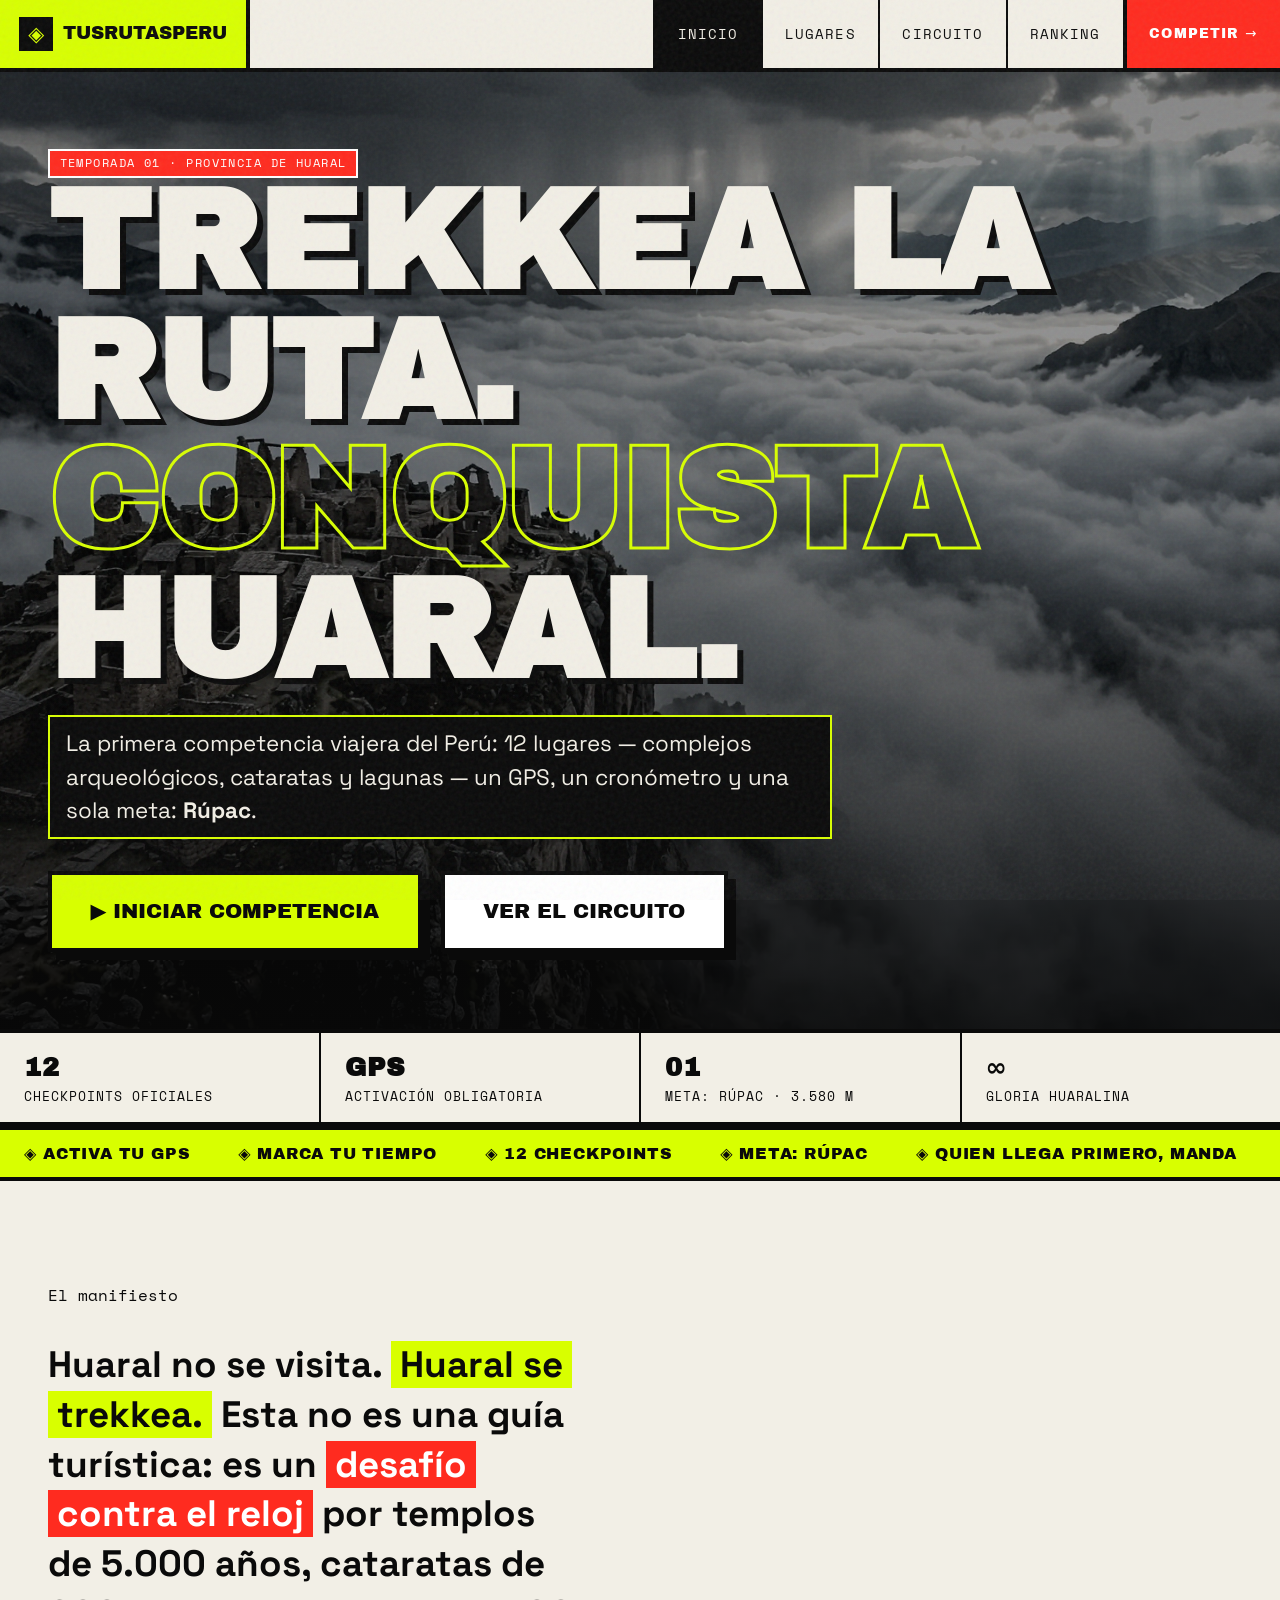
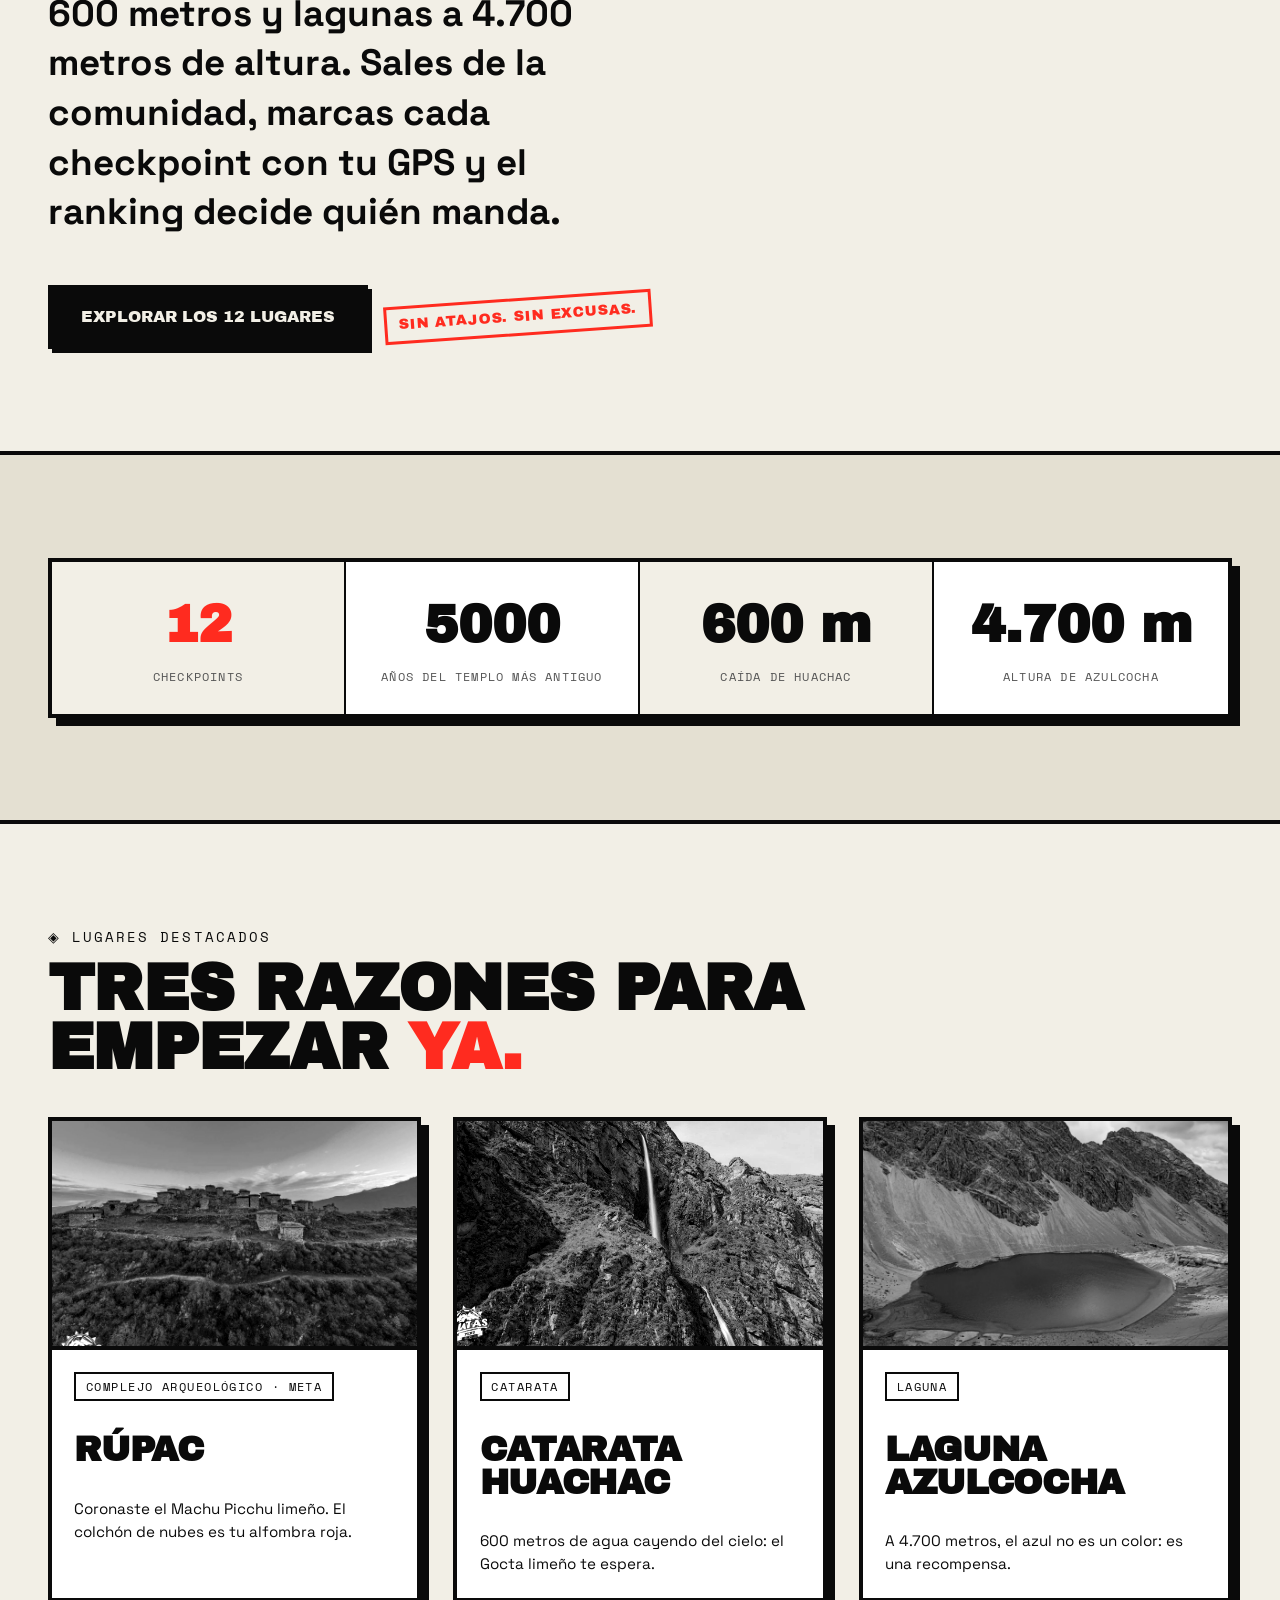
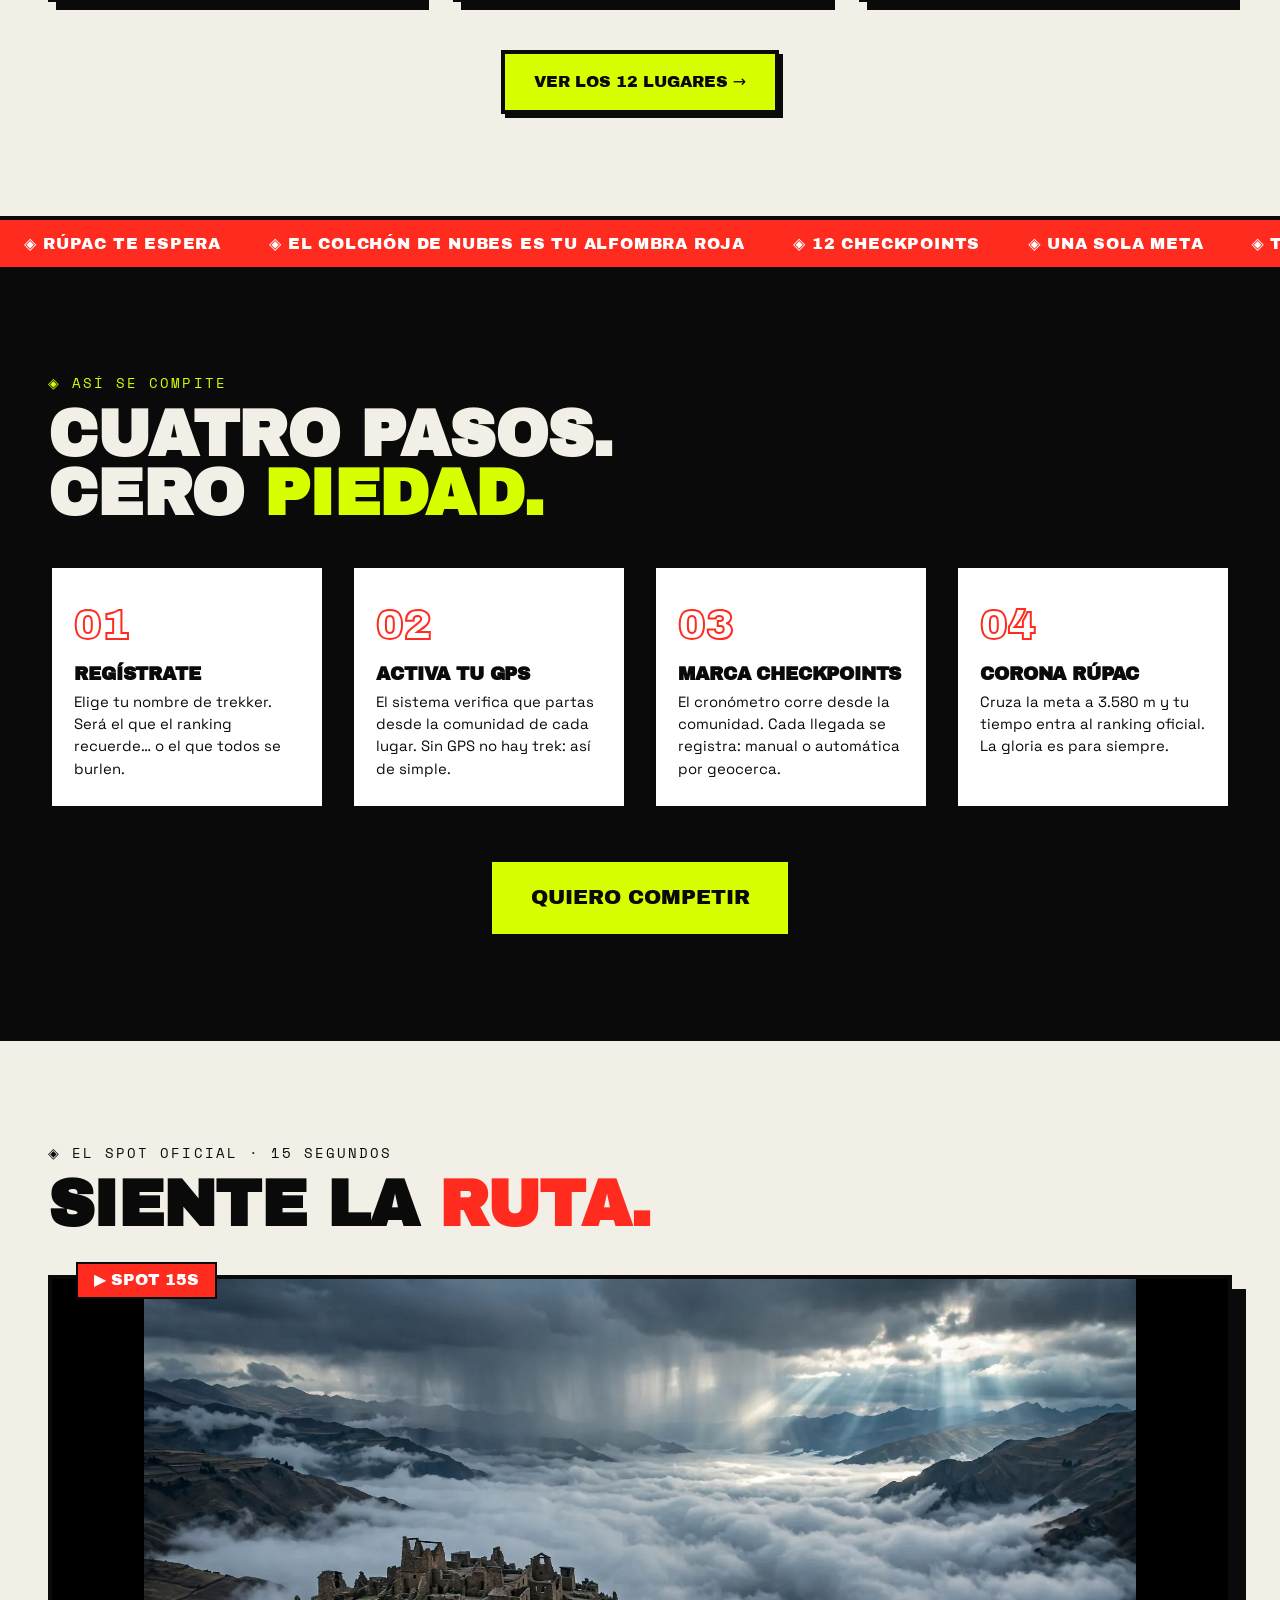
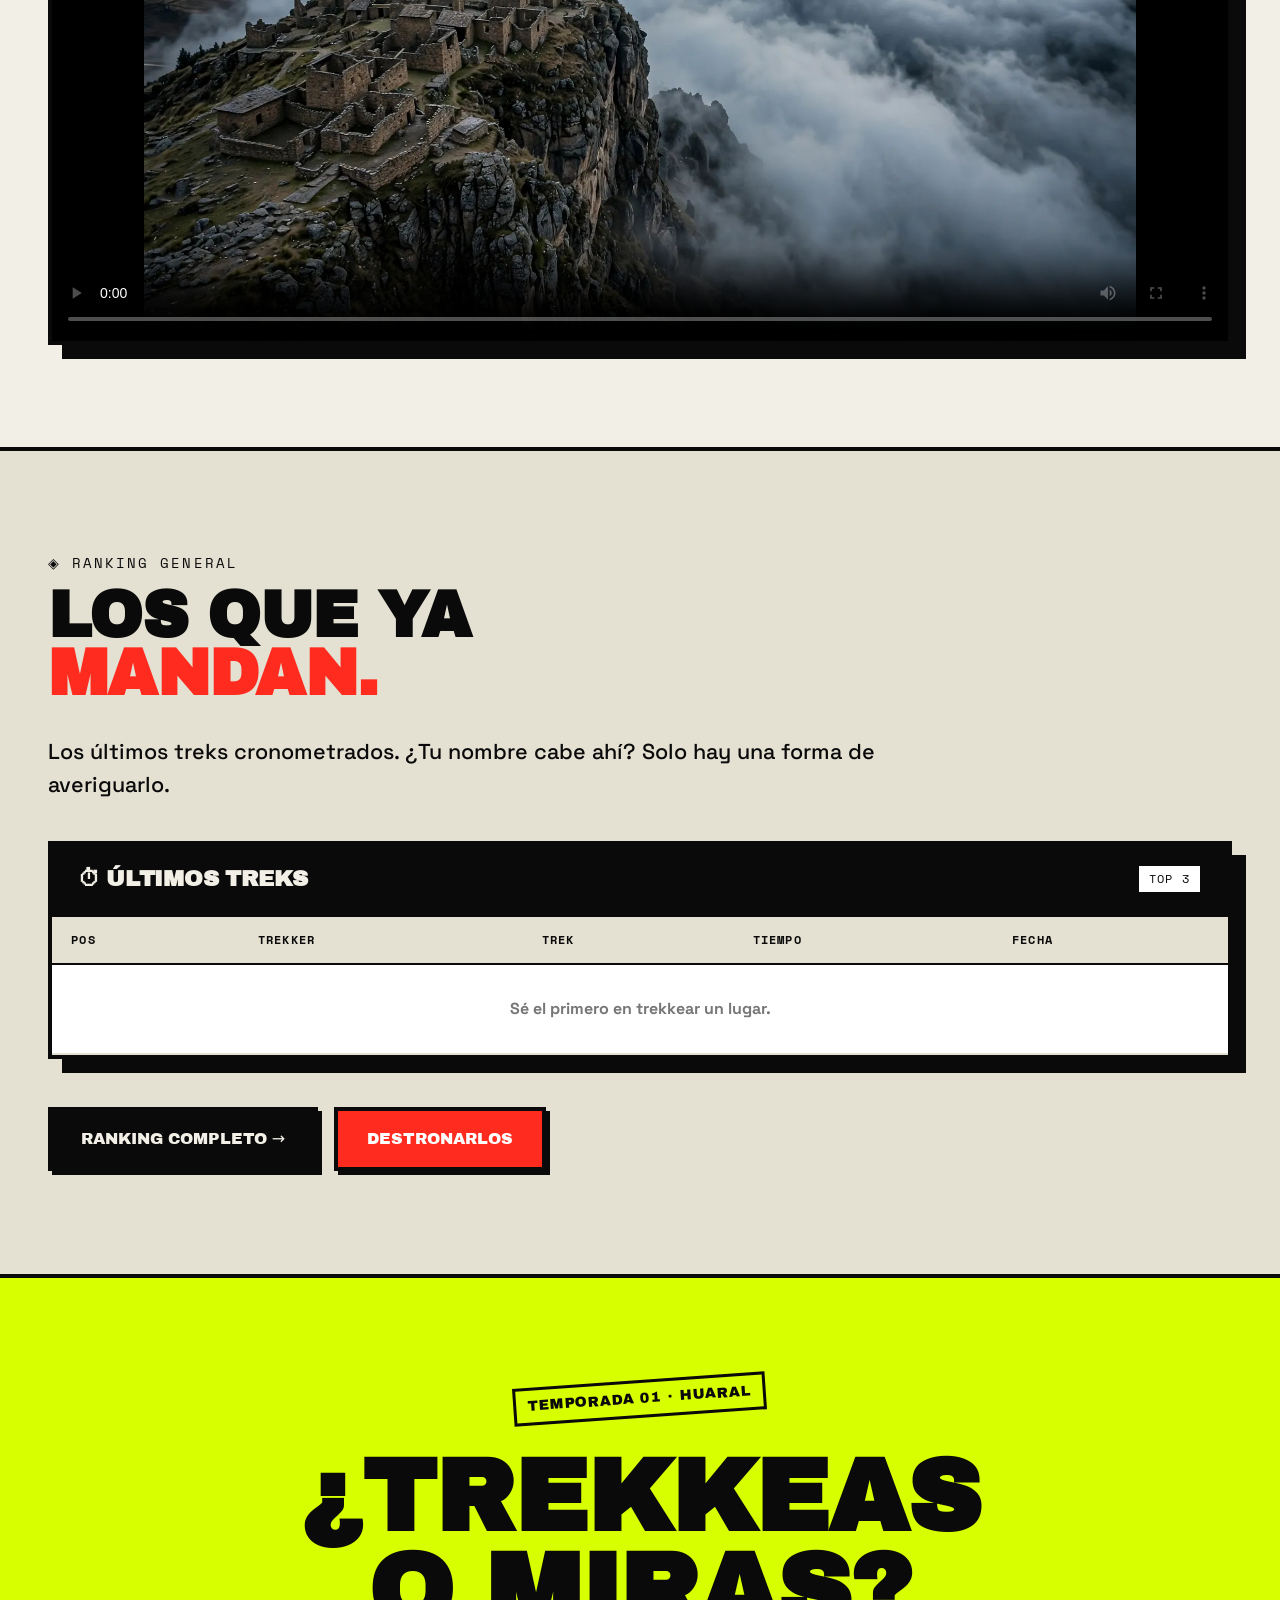
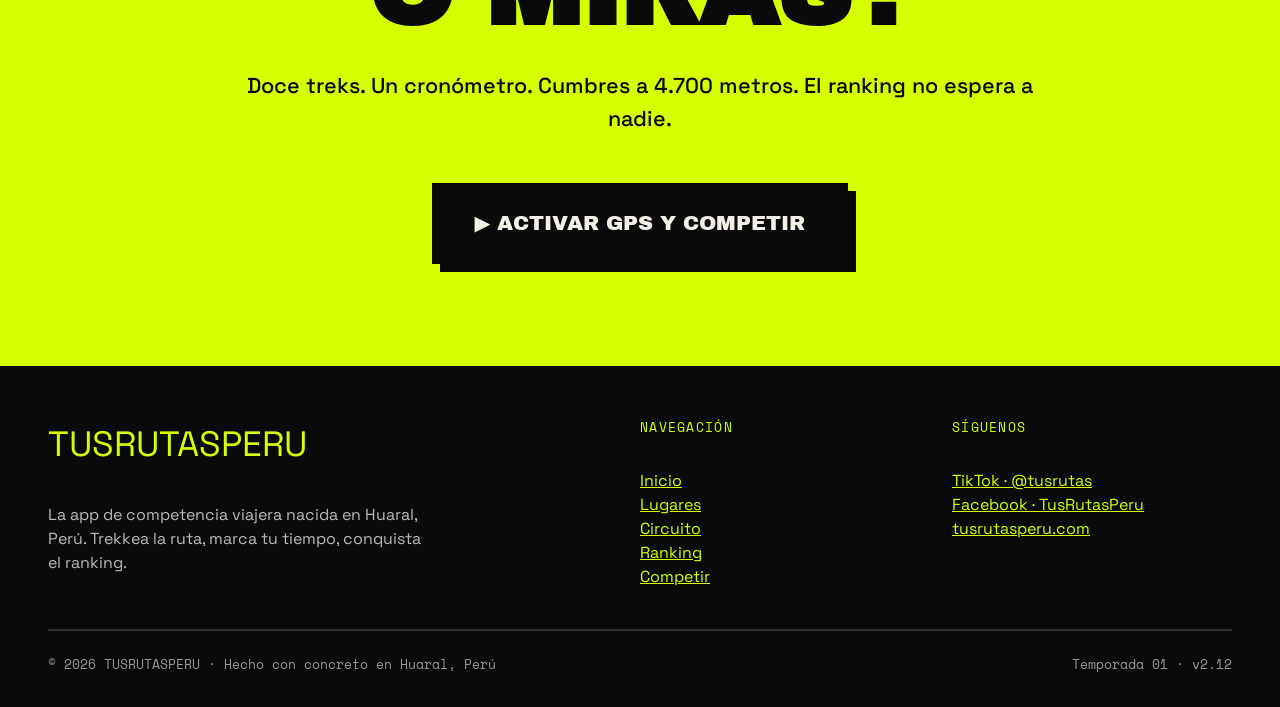
==== index.html @ 92b0287f "v2.13: textos al modelo trekking (index.html)" ====
<!DOCTYPE html>
<html lang="es-PE">
<head>
<meta charset="UTF-8">
<meta name="viewport" content="width=device-width, initial-scale=1.0">
<title>TUSRUTASPERU — Trekkea la ruta. Conquista Huaral.</title>
<meta name="description" content="La primera app de competencia viajera del Perú: 12 lugares de Huaral, GPS, cronómetro y ranking. Del pueblo a la meta en Rúpac.">
<meta property="og:title" content="TUSRUTASPERU — Trekkea la ruta. Conquista Huaral.">
<meta property="og:description" content="12 checkpoints en Huaral. Un GPS. Un cronómetro. Una meta: Rúpac.">
<meta property="og:type" content="website">
<meta property="og:image" content="assets/img/hero-poster.webp">
<link rel="manifest" href="manifest.webmanifest">
<meta name="theme-color" content="#d8ff00">
<meta name="mobile-web-app-capable" content="yes">
<meta name="apple-mobile-web-app-capable" content="yes">
<meta name="apple-mobile-web-app-status-bar-style" content="black-translucent">
<meta name="apple-mobile-web-app-title" content="TUSRUTASPERU">
<link rel="apple-touch-icon" href="assets/img/icon-192.png">
<link rel="stylesheet" href="assets/fonts/fonts.css">
<link rel="stylesheet" href="assets/css/style.css">
<link rel="icon" href="data:image/svg+xml,<svg xmlns='http://www.w3.org/2000/svg' viewBox='0 0 100 100'><rect width='100' height='100' fill='%23d8ff00'/><text x='50' y='72' font-size='62' font-family='Arial Black' text-anchor='middle' fill='%23000'>T</text></svg>">
<noscript><style>.reveal{opacity:1!important;transform:none!important}</style></noscript>
</head>
<body>

<header class="site-header">
  <a class="brand" href="index.html"><span class="brand-mark">◈</span> TUSRUTASPERU</a>
  <nav class="main-nav" id="mainNav">
    <a href="index.html">Inicio</a>
    <a href="lugares.html">Lugares</a>
    <a href="circuito.html">Circuito</a>
    <a href="ranking.html">Ranking</a>
    <a href="competencia.html" class="nav-cta">Competir →</a>
  </nav>
  <button class="burger" id="burger" aria-label="Abrir menú">☰</button>
</header>

<!-- ============ HERO ============ -->
<section class="hero">
  <video class="hero-video" aria-hidden="true" autoplay muted loop playsinline poster="assets/img/hero-poster.webp">
    <source src="assets/video/hero-loop.mp4" type="video/mp4">
  </video>
  <div class="hero-overlay"></div>
  <div class="hero-content">
    <span class="tag" style="background:var(--blood);color:#fff;border-color:#fff;">Temporada 01 · Provincia de Huaral</span>
    <h1 class="hero-title" data-glitch>TREKKEA LA RUTA.<br><span class="outline">CONQUISTA</span> HUARAL.</h1>
    <p class="hero-sub">La primera competencia viajera del Perú: 12 lugares — complejos arqueológicos, cataratas y lagunas — un GPS, un cronómetro y una sola meta: <strong>Rúpac</strong>.</p>
    <div class="hero-actions">
      <a href="competencia.html" class="btn btn-primary btn-big">▶ Iniciar competencia</a>
      <a href="circuito.html" class="btn btn-big">Ver el circuito</a>
    </div>
  </div>
  <div class="hero-meta">
    <div><strong>12</strong> checkpoints oficiales</div>
    <div><strong>GPS</strong> activación obligatoria</div>
    <div><strong>01</strong> meta: Rúpac · 3.580 m</div>
    <div><strong>∞</strong> gloria huaralina</div>
  </div>
</section>

<div class="ticker acid">
  <div class="ticker-inner">
    <span>◈ Activa tu GPS</span><span>◈ Marca tu tiempo</span><span>◈ 12 checkpoints</span><span>◈ Meta: Rúpac</span><span>◈ Quien llega primero, manda</span><span>◈ TusRutasPerú</span>
  </div>
</div>

<!-- ============ MANIFIESTO ============ -->
<section class="section">
  <div class="wrap manifiesto reveal">
    <span class="kicker mono">El manifiesto</span>
    <p class="mt-2">Huaral no se visita. <span class="hl">Huaral se trekkea.</span> Esta no es una guía turística: es un <span class="hl-blood">desafío contra el reloj</span> por templos de 5.000 años, cataratas de 600 metros y lagunas a 4.700 metros de altura. Sales de la comunidad, marcas cada checkpoint con tu GPS y el ranking decide quién manda.</p>
    <div class="mt-3 split">
      <a href="lugares.html" class="btn btn-dark">Explorar los 12 lugares</a>
      <span class="stamp blood">Sin atajos. Sin excusas.</span>
    </div>
  </div>
</section>

<!-- ============ STATS ============ -->
<section class="section bg-paper-dim" style="border-top:var(--border);border-bottom:var(--border);">
  <div class="wrap">
    <div class="stats-band reveal">
      <div><strong data-count="12">0</strong><small>Checkpoints</small></div>
      <div><strong data-count="5000">0</strong><small>Años del templo más antiguo</small></div>
      <div><strong>600 m</strong><small>Caída de Huachac</small></div>
      <div><strong>4.700 m</strong><small>Altura de Azulcocha</small></div>
    </div>
  </div>
</section>

<!-- ============ DESTACADOS ============ -->
<section class="section">
  <div class="wrap">
    <div class="section-head reveal">
      <span class="kicker">◈ Lugares destacados</span>
      <h2 class="display-md">Tres razones para<br>empezar <span class="text-blood">ya.</span></h2>
    </div>
    <div class="grid-3" id="featuredGrid"></div>
    <div class="center mt-3 reveal">
      <a href="lugares.html" class="btn btn-primary">Ver los 12 lugares →</a>
    </div>
  </div>
</section>

<div class="ticker blood">
  <div class="ticker-inner">
    <span>◈ Rúpac te espera</span><span>◈ El colchón de nubes es tu alfombra roja</span><span>◈ 12 checkpoints</span><span>◈ Una sola meta</span><span>◈ TusRutasPerú</span>
  </div>
</div>

<!-- ============ CÓMO FUNCIONA ============ -->
<section class="section bg-ink">
  <div class="wrap">
    <div class="section-head reveal">
      <span class="kicker mono" style="color:var(--acid);">◈ Así se compite</span>
      <h2 class="display-md" style="color:var(--paper);">Cuatro pasos.<br>Cero <span class="text-acid">piedad.</span></h2>
    </div>
    <div class="steps">
      <div class="step reveal"><h3>Regístrate</h3><p>Elige tu nombre de trekker. Será el que el ranking recuerde… o el que todos se burlen.</p></div>
      <div class="step reveal" data-delay="1"><h3>Activa tu GPS</h3><p>El sistema verifica que partas desde la comunidad de cada lugar. Sin GPS no hay trek: así de simple.</p></div>
      <div class="step reveal" data-delay="2"><h3>Marca checkpoints</h3><p>El cronómetro corre desde la comunidad. Cada llegada se registra: manual o automática por geocerca.</p></div>
      <div class="step reveal" data-delay="3"><h3>Corona Rúpac</h3><p>Cruza la meta a 3.580 m y tu tiempo entra al ranking oficial. La gloria es para siempre.</p></div>
    </div>
    <div class="center mt-3 reveal">
      <a href="competencia.html" class="btn btn-primary btn-big">Quiero competir</a>
    </div>
  </div>
</section>

<!-- ============ SPOT ============ -->
<section class="section">
  <div class="wrap">
    <div class="section-head reveal">
      <span class="kicker">◈ El spot oficial · 15 segundos</span>
      <h2 class="display-md">Siente la <span class="text-blood">ruta.</span></h2>
    </div>
    <div class="spot-frame reveal">
      <span class="spot-label">▶ Spot 15s</span>
      <video controls preload="metadata" poster="assets/img/hero-poster.webp">
        <source src="assets/video/spot-15s.mp4" type="video/mp4">
        Tu navegador no reproduce video.
      </video>
    </div>
  </div>
</section>

<!-- ============ RANKING PREVIEW ============ -->
<section class="section bg-paper-dim" style="border-top:var(--border);">
  <div class="wrap">
    <div class="section-head reveal">
      <span class="kicker">◈ Ranking general</span>
      <h2 class="display-md">Los que ya<br><span class="text-blood">mandan.</span></h2>
      <p class="lead mt-2">Los últimos treks cronometrados. ¿Tu nombre cabe ahí? Solo hay una forma de averiguarlo.</p>
    </div>
    <div class="board reveal">
      <div class="board-head"><h3>⏱ Últimos treks</h3><span class="tag">Top 3</span></div>
      <table>
        <thead><tr><th>Pos</th><th>Trekker</th><th>Trek</th><th>Tiempo</th><th>Fecha</th></tr></thead>
        <tbody id="top3body"></tbody>
      </table>
    </div>
    <div class="split mt-3 reveal">
      <a href="ranking.html" class="btn btn-dark">Ranking completo →</a>
      <a href="competencia.html" class="btn btn-danger">Destronarlos</a>
    </div>
  </div>
</section>

<!-- ============ CTA FINAL ============ -->
<section class="section bg-acid" style="border-top:var(--border);">
  <div class="wrap center reveal">
    <span class="stamp">Temporada 01 · Huaral</span>
    <h2 class="display-lg mt-2">¿TREKKEAS<br>O MIRAS?</h2>
    <p class="lead mt-2" style="margin-inline:auto;">Doce treks. Un cronómetro. Cumbres a 4.700 metros. El ranking no espera a nadie.</p>
    <div class="mt-3"><a href="competencia.html" class="btn btn-dark btn-big">▶ Activar GPS y competir</a></div>
  </div>
</section>

<footer class="site-footer">
  <div class="wrap">
    <div class="footer-grid">
      <div>
        <p class="display-sm" style="color:var(--acid);">TUSRUTASPERU</p>
        <p class="mt-2" style="max-width:38ch;color:#bbb;">La app de competencia viajera nacida en Huaral, Perú. Trekkea la ruta, marca tu tiempo, conquista el ranking.</p>
      </div>
      <div>
        <p class="mono" style="color:var(--acid);text-transform:uppercase;letter-spacing:.1em;font-size:.8rem;">Navegación</p>
        <p class="mt-2"><a href="index.html">Inicio</a><br><a href="lugares.html">Lugares</a><br><a href="circuito.html">Circuito</a><br><a href="ranking.html">Ranking</a><br><a href="competencia.html">Competir</a></p>
      </div>
      <div>
        <p class="mono" style="color:var(--acid);text-transform:uppercase;letter-spacing:.1em;font-size:.8rem;">Síguenos</p>
        <p class="mt-2"><a href="https://www.tiktok.com/@tusrutas" target="_blank" rel="noopener">TikTok · @tusrutas</a><br><a href="https://www.facebook.com/TusRutasPeru/" target="_blank" rel="noopener">Facebook · TusRutasPeru</a><br><a href="https://tusrutasperu.com/" target="_blank" rel="noopener">tusrutasperu.com</a></p>
      </div>
    </div>
    <div class="footer-bottom">
      <span>© <span data-year></span> TUSRUTASPERU · Hecho con concreto en Huaral, Perú</span>
      <span>Temporada 01 · v2.12</span>
    </div>
  </div>
</footer>

<script src="assets/js/data.js"></script>
<script src="assets/js/app.js"></script>
<script>
(function () {
  // Destacados: Rúpac (meta), Huachac, Azulcocha
  const picks = ["rupac", "huachac", "azulcocha"];
  const grid = document.getElementById("featuredGrid");
  grid.innerHTML = picks.map((slug, i) => {
    const p = TRP.place(slug);
    return `<a class="card reveal" data-delay="${i}" href="lugar.html?id=${p.slug}" style="text-decoration:none;color:inherit;">
      <div class="card-img"><span class="card-num">${p.esMeta ? "🏆" : "0" + (i + 1)}</span><img src="${p.img}" alt="${p.alt || p.nombre}" loading="lazy"></div>
      <div class="card-body">
        <span class="tag">${p.tipoLabel}</span>
        <h3 class="display-sm mt-2">${p.nombre}</h3>
        <p class="mt-2" style="font-size:.95rem;">${p.gancho}</p>
      </div>
    </a>`;
  }).join("");

  // Top 3: últimos treks cronometrados (modelo trekking v2.12)
  const top = TRPRanking.cronoAll()
    .filter(r => !r.demo && r.ms != null)
    .sort((a, b) => String(b.date || "").localeCompare(String(a.date || "")))
    .slice(0, 3);
  document.getElementById("top3body").innerHTML = top.map((r, i) => {
    const pl = TRP.place(r.slug);
    return `
    <tr class="rank-${i + 1}">
      <td><span class="pos">${i + 1}</span></td>
      <td>${TRPEscape(r.runner)}</td>
      <td>${pl ? TRPEscape(pl.nombre) : "—"}</td>
      <td class="mono"><strong>${TRP.formatMs(r.ms)}</strong></td>
      <td class="mono">${r.date || "—"}</td>
    </tr>`;
  }).join("") || `<tr><td colspan="5" class="center" style="padding:2rem;color:#777;">Sé el primero en trekkear un lugar.</td></tr>`;

  // Contadores animados (M7)
  const cio = new IntersectionObserver((es) => es.forEach(e => {
    if (!e.isIntersecting) return;
    const el = e.target;
    cio.unobserve(el);
    const target = parseInt(el.dataset.count, 10);
    if (isNaN(target)) return;
    const t0 = performance.now(), dur = 1200;
    const step = (t) => {
      const k = Math.min(1, (t - t0) / dur);
      el.textContent = Math.round(target * (1 - Math.pow(1 - k, 3)));
      if (k < 1) requestAnimationFrame(step);
    };
    requestAnimationFrame(step);
  }), { threshold: 0.5 });
  document.querySelectorAll("[data-count]").forEach(el => cio.observe(el));

  // Re-observar reveals inyectados
  const io = new IntersectionObserver((es) => es.forEach(e => {
    if (e.isIntersecting) { e.target.classList.add("in"); io.unobserve(e.target); }
  }), { threshold: 0.12 });
  grid.querySelectorAll(".reveal").forEach(el => io.observe(el));
})();
</script>
</body>
<!-- retrigger-v211 -->
</html>
---- assets/fonts/fonts.css ----
/* Fuentes locales — TUSRUTASPERU */
@font-face {
  font-family: 'Archivo Black';
  font-style: normal;
  font-weight: 400;
  font-display: swap;
  src: url(ArchivoBlack-400-normal-latin-ext.woff2) format('woff2');
  unicode-range: U+0100-02BA, U+02BD-02C5, U+02C7-02CC, U+02CE-02D7, U+02DD-02FF, U+0304, U+0308, U+0329, U+1D00-1DBF, U+1E00-1E9F, U+1EF2-1EFF, U+2020, U+20A0-20AB, U+20AD-20C4, U+2113, U+2C60-2C7F, U+A720-A7FF;
}

@font-face {
  font-family: 'Archivo Black';
  font-style: normal;
  font-weight: 400;
  font-display: swap;
  src: url(ArchivoBlack-400-normal-latin.woff2) format('woff2');
  unicode-range: U+0000-00FF, U+0131, U+0152-0153, U+02BB-02BC, U+02C6, U+02DA, U+02DC, U+0304, U+0308, U+0329, U+2000-206F, U+20AC, U+2122, U+2191, U+2193, U+2212, U+2215, U+FEFF, U+FFFD;
}

@font-face {
  font-family: 'Space Grotesk';
  font-style: normal;
  font-weight: 400;
  font-display: swap;
  src: url(SpaceGrotesk-400-normal-latin-ext.woff2) format('woff2');
  unicode-range: U+0100-02BA, U+02BD-02C5, U+02C7-02CC, U+02CE-02D7, U+02DD-02FF, U+0304, U+0308, U+0329, U+1D00-1DBF, U+1E00-1E9F, U+1EF2-1EFF, U+2020, U+20A0-20AB, U+20AD-20C4, U+2113, U+2C60-2C7F, U+A720-A7FF;
}

@font-face {
  font-family: 'Space Grotesk';
  font-style: normal;
  font-weight: 400;
  font-display: swap;
  src: url(SpaceGrotesk-400-normal-latin.woff2) format('woff2');
  unicode-range: U+0000-00FF, U+0131, U+0152-0153, U+02BB-02BC, U+02C6, U+02DA, U+02DC, U+0304, U+0308, U+0329, U+2000-206F, U+20AC, U+2122, U+2191, U+2193, U+2212, U+2215, U+FEFF, U+FFFD;
}

@font-face {
  font-family: 'Space Grotesk';
  font-style: normal;
  font-weight: 500;
  font-display: swap;
  src: url(SpaceGrotesk-500-normal-latin-ext.woff2) format('woff2');
  unicode-range: U+0100-02BA, U+02BD-02C5, U+02C7-02CC, U+02CE-02D7, U+02DD-02FF, U+0304, U+0308, U+0329, U+1D00-1DBF, U+1E00-1E9F, U+1EF2-1EFF, U+2020, U+20A0-20AB, U+20AD-20C4, U+2113, U+2C60-2C7F, U+A720-A7FF;
}

@font-face {
  font-family: 'Space Grotesk';
  font-style: normal;
  font-weight: 500;
  font-display: swap;
  src: url(SpaceGrotesk-500-normal-latin.woff2) format('woff2');
  unicode-range: U+0000-00FF, U+0131, U+0152-0153, U+02BB-02BC, U+02C6, U+02DA, U+02DC, U+0304, U+0308, U+0329, U+2000-206F, U+20AC, U+2122, U+2191, U+2193, U+2212, U+2215, U+FEFF, U+FFFD;
}

@font-face {
  font-family: 'Space Grotesk';
  font-style: normal;
  font-weight: 700;
  font-display: swap;
  src: url(SpaceGrotesk-700-normal-latin-ext.woff2) format('woff2');
  unicode-range: U+0100-02BA, U+02BD-02C5, U+02C7-02CC, U+02CE-02D7, U+02DD-02FF, U+0304, U+0308, U+0329, U+1D00-1DBF, U+1E00-1E9F, U+1EF2-1EFF, U+2020, U+20A0-20AB, U+20AD-20C4, U+2113, U+2C60-2C7F, U+A720-A7FF;
}

@font-face {
  font-family: 'Space Grotesk';
  font-style: normal;
  font-weight: 700;
  font-display: swap;
  src: url(SpaceGrotesk-700-normal-latin.woff2) format('woff2');
  unicode-range: U+0000-00FF, U+0131, U+0152-0153, U+02BB-02BC, U+02C6, U+02DA, U+02DC, U+0304, U+0308, U+0329, U+2000-206F, U+20AC, U+2122, U+2191, U+2193, U+2212, U+2215, U+FEFF, U+FFFD;
}

@font-face {
  font-family: 'Space Mono';
  font-style: normal;
  font-weight: 400;
  font-display: swap;
  src: url(SpaceMono-400-normal-latin-ext.woff2) format('woff2');
  unicode-range: U+0100-02BA, U+02BD-02C5, U+02C7-02CC, U+02CE-02D7, U+02DD-02FF, U+0304, U+0308, U+0329, U+1D00-1DBF, U+1E00-1E9F, U+1EF2-1EFF, U+2020, U+20A0-20AB, U+20AD-20C4, U+2113, U+2C60-2C7F, U+A720-A7FF;
}

@font-face {
  font-family: 'Space Mono';
  font-style: normal;
  font-weight: 400;
  font-display: swap;
  src: url(SpaceMono-400-normal-latin.woff2) format('woff2');
  unicode-range: U+0000-00FF, U+0131, U+0152-0153, U+02BB-02BC, U+02C6, U+02DA, U+02DC, U+0304, U+0308, U+0329, U+2000-206F, U+20AC, U+2122, U+2191, U+2193, U+2212, U+2215, U+FEFF, U+FFFD;
}

@font-face {
  font-family: 'Space Mono';
  font-style: normal;
  font-weight: 700;
  font-display: swap;
  src: url(SpaceMono-700-normal-latin-ext.woff2) format('woff2');
  unicode-range: U+0100-02BA, U+02BD-02C5, U+02C7-02CC, U+02CE-02D7, U+02DD-02FF, U+0304, U+0308, U+0329, U+1D00-1DBF, U+1E00-1E9F, U+1EF2-1EFF, U+2020, U+20A0-20AB, U+20AD-20C4, U+2113, U+2C60-2C7F, U+A720-A7FF;
}

@font-face {
  font-family: 'Space Mono';
  font-style: normal;
  font-weight: 700;
  font-display: swap;
  src: url(SpaceMono-700-normal-latin.woff2) format('woff2');
  unicode-range: U+0000-00FF, U+0131, U+0152-0153, U+02BB-02BC, U+02C6, U+02DA, U+02DC, U+0304, U+0308, U+0329, U+2000-206F, U+20AC, U+2122, U+2191, U+2193, U+2212, U+2215, U+FEFF, U+FFFD;
}
---- assets/css/style.css ----
/* ============================================================
   TUSRUTASPERU — SISTEMA DE DISEÑO BRUTALISTA
   "EL CONCRETO NO PIDE PERMISO"
   ============================================================ */

:root {
  --ink: #0a0a0a;
  --paper: #f2efe6;
  --paper-dim: #e4e0d2;
  --acid: #d8ff00;
  --blood: #ff2b1f;
  --sky: #2b6cff;
  --concrete: #8a877c;
  --white: #ffffff;

  --border: 4px solid var(--ink);
  --border-thin: 2px solid var(--ink);
  --shadow: 8px 8px 0 var(--ink);
  --shadow-sm: 4px 4px 0 var(--ink);
  --shadow-lg: 14px 14px 0 var(--ink);

  --font-display: 'Archivo Black', 'Arial Black', system-ui, sans-serif;
  --font-body: 'Space Grotesk', 'Helvetica Neue', system-ui, sans-serif;
  --font-mono: 'Space Mono', 'Courier New', monospace;
}

* { margin: 0; padding: 0; box-sizing: border-box; }

html {
  scroll-behavior: smooth;
  background: var(--paper);
}

body {
  font-family: var(--font-body);
  background: var(--paper);
  color: var(--ink);
  overflow-x: hidden;
  line-height: 1.5;
  -webkit-font-smoothing: antialiased;
}

/* ---------- TEXTURA DE RUIDO ---------- */
body::after {
  content: "";
  position: fixed;
  inset: 0;
  pointer-events: none;
  z-index: 9998;
  opacity: .07;
  background-image: url("data:image/svg+xml,%3Csvg viewBox='0 0 250 250' xmlns='http://www.w3.org/2000/svg'%3E%3Cfilter id='n'%3E%3CfeTurbulence type='fractalNoise' baseFrequency='0.9' numOctaves='3' stitchTiles='stitch'/%3E%3C/filter%3E%3Crect width='100%25' height='100%25' filter='url(%23n)'/%3E%3C/svg%3E");
}

/* ---------- SELECCIÓN ---------- */
::selection { background: var(--acid); color: var(--ink); }

/* ---------- SCROLLBAR ---------- */
::-webkit-scrollbar { width: 14px; }
::-webkit-scrollbar-track { background: var(--paper); border-left: var(--border-thin); }
::-webkit-scrollbar-thumb { background: var(--ink); border: 2px solid var(--paper); }
::-webkit-scrollbar-thumb:hover { background: var(--blood); }

/* ---------- TIPOGRAFÍA ---------- */
h1, h2, h3, .display {
  font-family: var(--font-display);
  text-transform: uppercase;
  line-height: .92;
  letter-spacing: -.01em;
}

.display-xl { font-size: clamp(3.5rem, 12vw, 11rem); }
.display-lg { font-size: clamp(2.8rem, 8vw, 7rem); }
.display-md { font-size: clamp(2rem, 5vw, 4rem); }
.display-sm { font-size: clamp(1.4rem, 3vw, 2.2rem); }

.mono { font-family: var(--font-mono); }
.tag {
  display: inline-block;
  font-family: var(--font-mono);
  font-size: .75rem;
  text-transform: uppercase;
  letter-spacing: .12em;
  border: var(--border-thin);
  padding: .3em .8em;
  background: var(--white);
  color: var(--ink);
}

.lead { font-size: clamp(1.05rem, 2vw, 1.35rem); font-weight: 500; max-width: 60ch; }

/* ---------- HEADER / NAV ---------- */
.site-header {
  position: fixed;
  top: 0; left: 0; right: 0;
  z-index: 1000;
  background: var(--paper);
  border-bottom: var(--border);
  display: flex;
  align-items: stretch;
  justify-content: space-between;
  height: 72px;
}

.brand {
  display: flex;
  align-items: center;
  gap: .6rem;
  padding: 0 1.2rem;
  font-family: var(--font-display);
  font-size: 1.15rem;
  text-decoration: none;
  color: var(--ink);
  border-right: var(--border);
  background: var(--acid);
  transition: background .15s;
}
.brand:hover { background: var(--ink); color: var(--acid); }
.brand .brand-mark {
  width: 34px; height: 34px;
  background: var(--ink);
  color: var(--acid);
  display: grid;
  place-items: center;
  font-size: 1.3rem;
  border: var(--border-thin);
}

.main-nav { display: flex; align-items: stretch; }
.main-nav a {
  display: flex;
  align-items: center;
  padding: 0 1.4rem;
  font-family: var(--font-mono);
  font-size: .85rem;
  text-transform: uppercase;
  letter-spacing: .08em;
  text-decoration: none;
  color: var(--ink);
  border-left: var(--border-thin);
  transition: background .12s, color .12s;
}
.main-nav a:hover, .main-nav a.active { background: var(--ink); color: var(--paper); }

.nav-cta {
  display: flex; align-items: center;
  padding: 0 1.6rem;
  background: var(--blood);
  color: var(--white) !important;
  font-family: var(--font-display) !important;
  border-left: var(--border) !important;
}
.nav-cta:hover { background: var(--ink) !important; color: var(--acid) !important; }

.burger { display: none; }

/* ---------- TICKER / MARQUESINA ---------- */
.ticker {
  background: var(--ink);
  color: var(--paper);
  border-top: var(--border);
  border-bottom: var(--border);
  overflow: hidden;
  white-space: nowrap;
  position: relative;
}
.ticker.acid { background: var(--acid); color: var(--ink); }
.ticker.blood { background: var(--blood); color: var(--white); }
.ticker-inner {
  display: inline-block;
  padding: .7rem 0;
  font-family: var(--font-display);
  font-size: 1rem;
  text-transform: uppercase;
  letter-spacing: .05em;
  animation: ticker 28s linear infinite;
}
.ticker-inner span { margin: 0 1.5rem; }
@keyframes ticker { from { transform: translateX(0); } to { transform: translateX(-50%); } }

/* ---------- BOTONES ---------- */
.btn {
  display: inline-flex;
  align-items: center;
  gap: .6rem;
  font-family: var(--font-display);
  font-size: 1rem;
  text-transform: uppercase;
  text-decoration: none;
  color: var(--ink);
  background: var(--white);
  border: var(--border);
  padding: 1rem 1.8rem;
  box-shadow: var(--shadow-sm);
  cursor: pointer;
  transition: transform .1s, box-shadow .1s;
  user-select: none;
}
.btn:hover { transform: translate(-2px, -2px); box-shadow: 6px 6px 0 var(--ink); }
.btn:active { transform: translate(4px, 4px); box-shadow: 0 0 0 var(--ink); }
.btn-primary { background: var(--acid); }
.btn-danger { background: var(--blood); color: var(--white); }
.btn-dark { background: var(--ink); color: var(--paper); }
.btn-ghost { box-shadow: none; }
.btn[disabled] { opacity: .45; cursor: not-allowed; transform: none; }
.btn-big { font-size: 1.3rem; padding: 1.3rem 2.4rem; box-shadow: var(--shadow); }

/* ---------- TARJETAS ---------- */
.card {
  background: var(--white);
  color: var(--ink);
  border: var(--border);
  box-shadow: var(--shadow);
  transition: transform .15s, box-shadow .15s;
}
.card:hover { transform: translate(-3px, -3px); box-shadow: 11px 11px 0 var(--ink); }
.card-img {
  border-bottom: var(--border);
  overflow: hidden;
  position: relative;
  aspect-ratio: 16/10;
  background: var(--paper-dim);
}
.card-img img {
  width: 100%; height: 100%;
  object-fit: cover;
  filter: grayscale(100%) contrast(1.15);
  transition: filter .3s, transform .3s;
  display: block;
}
.card:hover .card-img img { filter: grayscale(0%) contrast(1.05); transform: scale(1.04); }
.card-body { padding: 1.4rem; }
.card-num {
  position: absolute;
  top: .8rem; left: .8rem;
  background: var(--acid);
  border: var(--border-thin);
  font-family: var(--font-display);
  font-size: 1.4rem;
  padding: .1rem .6rem;
}

/* ---------- SELLOS ---------- */
.stamp {
  display: inline-block;
  font-family: var(--font-display);
  text-transform: uppercase;
  font-size: .9rem;
  border: 3px solid currentColor;
  padding: .35em .8em;
  transform: rotate(-4deg);
  letter-spacing: .06em;
}
.stamp.blood { color: var(--blood); }
.stamp.acid { color: var(--ink); background: var(--acid); border-color: var(--ink); }

/* ---------- LAYOUT ---------- */
.wrap { max-width: 1400px; margin: 0 auto; padding: 0 clamp(1rem, 4vw, 3rem); }
.section { padding: clamp(3rem, 8vw, 7rem) 0; }
.section-head { margin-bottom: 2.5rem; }
.section-head .kicker {
  font-family: var(--font-mono);
  text-transform: uppercase;
  letter-spacing: .15em;
  font-size: .85rem;
  margin-bottom: .8rem;
  display: block;
}

.grid-2 { display: grid; grid-template-columns: 1fr 1fr; gap: 2rem; }
.grid-3 { display: grid; grid-template-columns: repeat(3, 1fr); gap: 2rem; }
.grid-4 { display: grid; grid-template-columns: repeat(4, 1fr); gap: 1.5rem; }

/* ---------- HERO ---------- */
.hero {
  min-height: 100svh;
  display: flex;
  flex-direction: column;
  justify-content: flex-end;
  position: relative;
  border-bottom: var(--border);
  padding-top: 72px;
  overflow: hidden;
  background: var(--ink);
}
.hero-video {
  position: absolute;
  inset: 0;
  width: 100%; height: 100%;
  object-fit: cover;
  filter: grayscale(60%) contrast(1.2) brightness(.85);
  opacity: .9;
}
.hero-overlay {
  position: absolute; inset: 0;
  background: linear-gradient(to top, rgba(10,10,10,.88) 0%, rgba(10,10,10,.25) 55%, rgba(10,10,10,.35) 100%);
  pointer-events: none;
}
.hero-content {
  position: relative;
  z-index: 2;
  padding: clamp(2rem, 6vw, 5rem) clamp(1rem, 4vw, 3rem);
  color: var(--paper);
  max-width: 1400px;
  width: 100%;
  margin: 0 auto;
}
.hero-title {
  font-size: clamp(3.2rem, 11vw, 10rem);
  color: var(--paper);
  text-shadow: 6px 6px 0 var(--ink);
}
.hero-title .outline {
  color: transparent;
  -webkit-text-stroke: 3px var(--acid);
  text-shadow: none;
}
.hero-sub {
  margin-top: 1.2rem;
  max-width: 56ch;
  font-size: clamp(1.05rem, 2.2vw, 1.4rem);
  background: var(--ink);
  color: var(--paper);
  display: inline-block;
  padding: .6rem 1rem;
  border: var(--border-thin);
  border-color: var(--acid);
}
.hero-actions { margin-top: 2rem; display: flex; gap: 1.2rem; flex-wrap: wrap; }
.hero-meta {
  position: relative; z-index: 2;
  display: flex;
  border-top: var(--border);
  background: var(--paper);
  color: var(--ink);
}
.hero-meta div {
  flex: 1;
  padding: 1rem 1.5rem;
  border-right: var(--border-thin);
  font-family: var(--font-mono);
  font-size: .8rem;
  text-transform: uppercase;
  letter-spacing: .08em;
}
.hero-meta div:last-child { border-right: none; }
.hero-meta strong { display: block; font-family: var(--font-display); font-size: 1.6rem; }

/* ---------- TABLA DE RANKING ---------- */
.board {
  border: var(--border);
  box-shadow: var(--shadow-lg);
  background: var(--white);
  color: var(--ink);
  overflow-x: auto;
  -webkit-overflow-scrolling: touch;
}
.board-head {
  background: var(--ink);
  color: var(--paper);
  padding: 1.2rem 1.6rem;
  display: flex;
  justify-content: space-between;
  align-items: center;
  border-bottom: var(--border);
}
.board-head h3 { font-size: 1.4rem; }
.board table { width: 100%; border-collapse: collapse; }
.board th {
  font-family: var(--font-mono);
  font-size: .75rem;
  text-transform: uppercase;
  letter-spacing: .1em;
  text-align: left;
  padding: .9rem 1.2rem;
  background: var(--paper-dim);
  border-bottom: var(--border-thin);
}
.board td {
  padding: 1rem 1.2rem;
  border-bottom: 2px solid var(--paper-dim);
  font-weight: 600;
}
.board tr.rank-1 td { background: var(--acid); }
.board tr.rank-2 td { background: #fff; }
.board tr.rank-3 td { background: #ffe9c9; }
.board tr:hover td { background: var(--ink); color: var(--paper); }
.board tr.rank-1:hover td { background: var(--ink); color: var(--acid); }
.pos {
  font-family: var(--font-display);
  font-size: 1.5rem;
  width: 3rem;
  display: inline-block;
  text-align: center;
  border: var(--border-thin);
  background: var(--paper);
}
.rank-1 .pos { background: var(--ink); color: var(--acid); }

/* ---------- CRONÓMETRO ---------- */
.chrono {
  background: var(--ink);
  color: var(--paper);
  border: var(--border);
  box-shadow: var(--shadow-lg);
  padding: clamp(1.5rem, 4vw, 3rem);
  position: relative;
}
.chrono-time {
  font-family: var(--font-display);
  font-size: clamp(3rem, 10vw, 7rem);
  letter-spacing: .02em;
  color: var(--acid);
  text-shadow: 4px 4px 0 var(--blood);
  font-variant-numeric: tabular-nums;
}
.chrono-status {
  font-family: var(--font-mono);
  text-transform: uppercase;
  letter-spacing: .15em;
  font-size: .85rem;
  margin-bottom: .6rem;
  display: inline-block;
  padding: .4em 1em;
  border: 2px solid var(--acid);
  color: var(--acid);
}
.chrono-status.live { background: var(--blood); border-color: var(--blood); color: #fff; animation: blink 1.2s steps(2) infinite; }
@keyframes blink { 50% { opacity: .55; } }
.chrono-controls { display: flex; gap: 1rem; margin-top: 1.6rem; flex-wrap: wrap; }

.checkpoint-list { list-style: none; margin-top: 2rem; }
.checkpoint {
  display: flex;
  align-items: center;
  gap: 1rem;
  border: var(--border-thin);
  border-color: var(--paper-dim);
  padding: 1rem 1.2rem;
  margin-bottom: .8rem;
  background: #141414;
}
.checkpoint.done { border-color: var(--acid); background: #1a2200; }
.checkpoint .cp-num {
  font-family: var(--font-display);
  font-size: 1.3rem;
  width: 2.6rem; height: 2.6rem;
  display: grid; place-items: center;
  border: 2px solid var(--paper);
  flex-shrink: 0;
}
.checkpoint.done .cp-num { background: var(--acid); color: var(--ink); border-color: var(--acid); }
.checkpoint .cp-info { flex: 1; }
.checkpoint .cp-info strong { display: block; font-size: 1.05rem; }
.checkpoint .cp-info small { font-family: var(--font-mono); color: #aaa; }
.checkpoint .cp-time { font-family: var(--font-mono); color: var(--acid); font-weight: bold; }

/* ---------- FORMULARIOS ---------- */
.field { margin-bottom: 1.2rem; }
.field label {
  display: block;
  font-family: var(--font-mono);
  font-size: .8rem;
  text-transform: uppercase;
  letter-spacing: .1em;
  margin-bottom: .5rem;
}
.field input, .field select, .field textarea {
  width: 100%;
  font-family: var(--font-body);
  font-size: 1.05rem;
  padding: .9rem 1rem;
  border: var(--border);
  background: var(--white);
  box-shadow: var(--shadow-sm);
}
.field input:focus, .field select:focus, .field textarea:focus {
  outline: none;
  box-shadow: 6px 6px 0 var(--acid);
}

/* ---------- MODAL ---------- */
.modal-backdrop {
  position: fixed; inset: 0;
  background: rgba(10,10,10,.75);
  z-index: 2000;
  display: none;
  align-items: center;
  justify-content: center;
  padding: 1.5rem;
}
.modal-backdrop.open { display: flex; }
.modal {
  background: var(--paper);
  border: var(--border);
  box-shadow: var(--shadow-lg);
  max-width: 520px;
  width: 100%;
  padding: 2.2rem;
  position: relative;
  /* v2.9: el contenido largo (track + tabla + botones) hace scroll
     dentro del modal; la ✕ queda siempre visible arriba. */
  max-height: calc(100vh - 3rem);
  max-height: calc(100dvh - 3rem);
  overflow-y: auto;
  overscroll-behavior: contain;
}
.modal-close {
  position: absolute; top: -.9rem; right: -.9rem;
  width: 2.6rem; height: 2.6rem;
  background: var(--blood); color: #fff;
  border: var(--border);
  font-family: var(--font-display);
  font-size: 1.2rem;
  cursor: pointer;
}

/* ---------- REVELADO POR SCROLL ---------- */
.reveal { opacity: 0; transform: translateY(34px); transition: opacity .6s ease, transform .6s cubic-bezier(.2,.9,.2,1); }
.reveal.in { opacity: 1; transform: none; }
.reveal[data-delay="1"] { transition-delay: .1s; }
.reveal[data-delay="2"] { transition-delay: .2s; }
.reveal[data-delay="3"] { transition-delay: .3s; }

/* ---------- UTILIDADES ---------- */
.bg-ink { background: var(--ink); color: var(--paper); }
.bg-acid { background: var(--acid); }
.bg-blood { background: var(--blood); color: #fff; }
.bg-paper-dim { background: var(--paper-dim); }
.text-acid { color: var(--acid); }
.text-blood { color: var(--blood); }
.mt-2 { margin-top: 2rem; } .mt-3 { margin-top: 3rem; } .mb-2 { margin-bottom: 2rem; }
.center { text-align: center; }
.split { display: flex; gap: 1rem; flex-wrap: wrap; align-items: center; }

footer.site-footer {
  background: var(--ink);
  color: var(--paper);
  border-top: var(--border);
  padding: 3rem 0 2rem;
}
footer.site-footer a { color: var(--acid); }
.footer-grid { display: grid; grid-template-columns: 2fr 1fr 1fr; gap: 2rem; margin-bottom: 2.5rem; }
.footer-bottom {
  border-top: 2px solid #333;
  padding-top: 1.5rem;
  display: flex;
  justify-content: space-between;
  font-family: var(--font-mono);
  font-size: .8rem;
  color: #999;
  flex-wrap: wrap;
  gap: 1rem;
}

/* ---------- RESPONSIVE ---------- */
@media (max-width: 960px) {
  .grid-3, .grid-4 { grid-template-columns: 1fr 1fr; }
  .grid-2 { grid-template-columns: 1fr; }
  .footer-grid { grid-template-columns: 1fr; }
  .main-nav { display: none; }
  .burger {
    display: flex; align-items: center;
    background: var(--ink); color: var(--paper);
    border-left: var(--border);
    padding: 0 1.4rem;
    font-family: var(--font-display);
    font-size: 1.2rem;
    cursor: pointer;
  }
  .main-nav.mobile-open {
    display: flex;
    position: fixed;
    top: 72px; left: 0; right: 0;
    flex-direction: column;
    background: var(--paper);
    border-bottom: var(--border);
    z-index: 999;
  }
  .main-nav.mobile-open a { border-left: none; border-bottom: var(--border-thin); padding: 1.1rem 1.4rem; }
  .hero-meta { flex-wrap: wrap; }
  .hero-meta div { flex: 1 1 45%; border-bottom: var(--border-thin); }
}
@media (max-width: 600px) {
  .grid-3, .grid-4 { grid-template-columns: 1fr; }
  .board td, .board th { padding: .7rem .6rem; font-size: .85rem; }
}

/* ============================================================
   TUSRUTASPERU — EXTRA (páginas internas)
   ============================================================ */

/* ---------- TOAST ---------- */
#trp-toast {
  position: fixed;
  bottom: 2rem; left: 50%;
  transform: translate(-50%, 140%);
  background: var(--ink);
  color: var(--acid);
  border: 3px solid var(--acid);
  font-family: var(--font-mono);
  font-size: .9rem;
  text-transform: uppercase;
  letter-spacing: .06em;
  padding: 1rem 1.6rem;
  z-index: 3000;
  transition: transform .25s cubic-bezier(.2,.9,.2,1.2);
  max-width: 90vw;
  text-align: center;
}
#trp-toast.show { transform: translate(-50%, 0); }

/* ---------- GLITCH ---------- */
.glitching { animation: glitch .45s steps(2) both; }
@keyframes glitch {
  0% { transform: translate(0); text-shadow: 6px 6px 0 var(--ink); }
  20% { transform: translate(-4px, 2px); text-shadow: -4px 0 0 var(--blood), 4px 0 0 var(--sky); }
  40% { transform: translate(4px, -2px); text-shadow: 4px 0 0 var(--blood), -4px 0 0 var(--acid); }
  60% { transform: translate(-2px, -3px); text-shadow: 6px 6px 0 var(--ink); }
  100% { transform: translate(0); text-shadow: 6px 6px 0 var(--ink); }
}

/* ---------- CABECERA DE PÁGINA ---------- */
.page-head {
  padding: calc(72px + clamp(3rem, 7vw, 6rem)) 0 clamp(2rem, 5vw, 4rem);
  border-bottom: var(--border);
  position: relative;
  overflow: hidden;
}
.page-head .kicker { margin-bottom: 1rem; }
.page-head p.lead { margin-top: 1.2rem; }
.head-index {
  position: absolute;
  right: clamp(1rem, 4vw, 3rem);
  top: calc(72px + 1rem);
  font-family: var(--font-display);
  font-size: clamp(4rem, 12vw, 9rem);
  color: transparent;
  -webkit-text-stroke: 2px var(--ink);
  opacity: .25;
  line-height: 1;
  pointer-events: none;
}

/* ---------- FILTROS ---------- */
.filters { display: flex; gap: .8rem; flex-wrap: wrap; margin: 2rem 0 2.5rem; }
.filter-btn {
  font-family: var(--font-mono);
  font-size: .85rem;
  text-transform: uppercase;
  letter-spacing: .08em;
  background: var(--white);
  border: var(--border-thin);
  padding: .7rem 1.3rem;
  cursor: pointer;
  box-shadow: 3px 3px 0 var(--ink);
  transition: all .12s;
}
.filter-btn:hover { transform: translate(-1px, -1px); box-shadow: 4px 4px 0 var(--ink); }
.filter-btn.active { background: var(--ink); color: var(--acid); }
.filter-btn .count {
  display: inline-block;
  background: var(--acid);
  color: var(--ink);
  border: 2px solid var(--ink);
  font-size: .7rem;
  padding: 0 .45em;
  margin-left: .5em;
  font-weight: bold;
}
.filter-btn.active .count { background: var(--blood); color: #fff; border-color: var(--acid); }

/* ---------- DETALLE DE LUGAR ---------- */
.lugar-hero {
  min-height: 62svh;
  display: flex;
  align-items: flex-end;
  position: relative;
  border-bottom: var(--border);
  padding-top: 72px;
  background: var(--ink);
  overflow: hidden;
}
.lugar-hero img {
  position: absolute; inset: 0;
  width: 100%; height: 100%;
  object-fit: cover;
  filter: grayscale(55%) contrast(1.15) brightness(.8);
}
.lugar-hero .hero-overlay { background: linear-gradient(to top, rgba(10,10,10,.92) 0%, rgba(10,10,10,.2) 60%, rgba(10,10,10,.3) 100%); }
.lugar-hero-content { position: relative; z-index: 2; padding: 3rem clamp(1rem, 4vw, 3rem); max-width: 1400px; margin: 0 auto; width: 100%; color: var(--paper); }
.lugar-hero-content h1 { font-size: clamp(2.8rem, 9vw, 7.5rem); text-shadow: 5px 5px 0 var(--ink); }
.lugar-facts {
  display: grid;
  grid-template-columns: repeat(4, 1fr);
  border: var(--border);
  background: var(--white);
  box-shadow: var(--shadow);
  margin: -2.2rem auto 0;
  position: relative;
  z-index: 3;
  max-width: 1200px;
}
.lugar-facts div { padding: 1.2rem 1.4rem; border-right: var(--border-thin); }
.lugar-facts div:last-child { border-right: none; }
.lugar-facts small { font-family: var(--font-mono); font-size: .72rem; text-transform: uppercase; letter-spacing: .12em; color: #666; display: block; margin-bottom: .35rem; }
.lugar-facts strong { font-size: 1.05rem; }
.dif-bar { display: flex; gap: 4px; margin-top: .4rem; }
.dif-bar i { width: 26px; height: 10px; border: 2px solid var(--ink); display: block; }
.dif-bar i.on { background: var(--blood); }
.gancho-block {
  border-left: 10px solid var(--acid);
  background: var(--ink);
  color: var(--paper);
  padding: 2rem;
  margin: 3rem 0;
  box-shadow: var(--shadow);
}
.gancho-block p { font-family: var(--font-display); font-size: clamp(1.3rem, 3.4vw, 2.2rem); text-transform: uppercase; line-height: 1.15; }
.gancho-block small { font-family: var(--font-mono); color: var(--acid); text-transform: uppercase; letter-spacing: .15em; display: block; margin-bottom: .8rem; }
.dato-list { list-style: none; }
.dato-list li {
  border: var(--border-thin);
  background: var(--white);
  padding: 1rem 1.3rem;
  margin-bottom: .8rem;
  font-weight: 600;
  box-shadow: 4px 4px 0 var(--ink);
  display: flex;
  gap: .9rem;
  align-items: baseline;
}
.dato-list li::before { content: "▸"; font-family: var(--font-display); color: var(--blood); }
.lugar-nav { display: flex; justify-content: space-between; gap: 1rem; margin-top: 3rem; flex-wrap: wrap; }

/* ---------- TIMELINE DEL CIRCUITO ---------- */
.timeline { position: relative; margin-top: 1rem; padding-left: 0; list-style: none; }
.timeline::before {
  content: "";
  position: absolute;
  left: 39px; top: 10px; bottom: 10px;
  width: 6px;
  background: repeating-linear-gradient(to bottom, var(--ink) 0 14px, transparent 14px 22px);
}
.etapa {
  position: relative;
  display: grid;
  grid-template-columns: 80px 1fr;
  gap: 1.5rem;
  margin-bottom: 1.6rem;
}
.etapa-num {
  width: 80px; height: 80px;
  background: var(--paper);
  border: var(--border);
  box-shadow: var(--shadow-sm);
  display: grid;
  place-items: center;
  font-family: var(--font-display);
  font-size: 1.7rem;
  position: relative;
  z-index: 2;
}
.etapa.meta .etapa-num { background: var(--acid); font-size: 2rem; }
.etapa-card {
  background: var(--white);
  border: var(--border);
  box-shadow: var(--shadow-sm);
  display: grid;
  grid-template-columns: 220px 1fr;
  overflow: hidden;
  text-decoration: none;
  color: var(--ink);
  transition: transform .15s, box-shadow .15s;
}
.etapa-card:hover { transform: translate(-3px, -3px); box-shadow: 7px 7px 0 var(--ink); }
.etapa-card .thumb { border-right: var(--border); min-height: 150px; overflow: hidden; background: var(--paper-dim); }
.etapa-card .thumb img { width: 100%; height: 100%; object-fit: cover; filter: grayscale(100%) contrast(1.15); display: block; transition: filter .3s; }
.etapa-card:hover .thumb img { filter: grayscale(0%); }
.etapa-card .einfo { padding: 1.2rem 1.4rem; }
.etapa-card .einfo h3 { font-size: 1.5rem; margin-bottom: .3rem; }
.etapa-card .einfo p { font-size: .95rem; color: #333; }
.etapa-tags { display: flex; gap: .5rem; margin-top: .7rem; flex-wrap: wrap; }

/* ---------- PASOS / REGLAS ---------- */
.steps { display: grid; grid-template-columns: repeat(4, 1fr); gap: 1.5rem; counter-reset: paso; }
.step {
  border: var(--border);
  background: var(--white);
  color: var(--ink);
  box-shadow: var(--shadow-sm);
  padding: 1.6rem 1.4rem;
  position: relative;
}
.step::before {
  counter-increment: paso;
  content: "0" counter(paso);
  font-family: var(--font-display);
  font-size: 2.6rem;
  color: transparent;
  -webkit-text-stroke: 2px var(--blood);
  display: block;
  margin-bottom: .6rem;
}
.step h3 { font-size: 1.15rem; margin-bottom: .5rem; }
.step p { font-size: .93rem; }
.rule-list { list-style: none; counter-reset: regla; }
.rule-list li {
  counter-increment: regla;
  border: var(--border-thin);
  background: var(--white);
  padding: 1.1rem 1.3rem 1.1rem 4.2rem;
  margin-bottom: .9rem;
  position: relative;
  font-weight: 500;
  box-shadow: 4px 4px 0 var(--ink);
}
.rule-list li::before {
  content: counter(regla, decimal-leading-zero);
  position: absolute; left: 1.1rem; top: 50%;
  transform: translateY(-50%);
  font-family: var(--font-display);
  font-size: 1.5rem;
  background: var(--ink);
  color: var(--acid);
  width: 2.2rem; height: 2.2rem;
  display: grid; place-items: center;
}

/* ---------- COMPETENCIA ---------- */
.gps-panel {
  border: var(--border);
  background: var(--white);
  box-shadow: var(--shadow);
  padding: 1.6rem;
}
.gps-row {
  display: flex;
  justify-content: space-between;
  align-items: center;
  gap: 1rem;
  border-bottom: 2px solid var(--paper-dim);
  padding: .8rem 0;
  font-family: var(--font-mono);
  font-size: .9rem;
  flex-wrap: wrap;
}
.gps-row:last-child { border-bottom: none; }
.gps-dot { width: 14px; height: 14px; border: 2px solid var(--ink); display: inline-block; background: var(--paper-dim); }
.gps-dot.ok { background: var(--acid); }
.gps-dot.live { background: var(--blood); animation: blink 1.2s steps(2) infinite; }
.runner-tag {
  display: inline-block;
  background: var(--ink);
  color: var(--acid);
  font-family: var(--font-display);
  padding: .5rem 1rem;
  text-transform: uppercase;
  border: 3px solid var(--acid);
  transform: rotate(-2deg);
}
.progress-wrap { margin: 2rem 0; }
.progress-track {
  height: 34px;
  border: var(--border);
  background: var(--white);
  position: relative;
  overflow: hidden;
}
.progress-fill {
  height: 100%;
  width: 0%;
  background: repeating-linear-gradient(-45deg, var(--acid) 0 16px, #c4e600 16px 32px);
  transition: width .5s cubic-bezier(.2,.9,.2,1);
  border-right: var(--border);
}
.progress-label { font-family: var(--font-mono); font-size: .8rem; text-transform: uppercase; letter-spacing: .1em; margin-top: .5rem; display: block; }
.cp-actions { display: flex; gap: .7rem; margin-top: .8rem; flex-wrap: wrap; }
.btn-small { font-size: .8rem; padding: .6rem 1rem; }
.confetti-stamp {
  font-family: var(--font-display);
  font-size: clamp(2rem, 7vw, 4.5rem);
  text-transform: uppercase;
  color: var(--blood);
  border: 6px solid var(--blood);
  display: inline-block;
  padding: .2em .6em;
  transform: rotate(-6deg);
  animation: stampIn .5s cubic-bezier(.2,1.4,.3,1) both;
  background: rgba(255,255,255,.85);
}
@keyframes stampIn {
  0% { transform: rotate(-6deg) scale(2.4); opacity: 0; }
  60% { transform: rotate(-6deg) scale(.94); opacity: 1; }
  100% { transform: rotate(-6deg) scale(1); opacity: 1; }
}

/* ---------- SPOT / VIDEO ---------- */
.spot-frame {
  border: var(--border);
  box-shadow: var(--shadow-lg);
  background: var(--ink);
  position: relative;
}
.spot-frame video { width: 100%; display: block; aspect-ratio: 16/9; background: #000; }
.spot-label {
  position: absolute; top: -1.1rem; left: 1.5rem;
  background: var(--blood); color: #fff;
  font-family: var(--font-display);
  padding: .3rem 1rem;
  border: var(--border-thin);
  text-transform: uppercase;
  z-index: 2;
}

/* ---------- STATS ---------- */
.stats-band {
  display: grid;
  grid-template-columns: repeat(4, 1fr);
  border: var(--border);
  box-shadow: var(--shadow);
  background: var(--white);
}
.stats-band div { padding: 1.6rem 1.2rem; border-right: var(--border-thin); text-align: center; }
.stats-band div:last-child { border-right: none; }
.stats-band strong { font-family: var(--font-display); font-size: clamp(2rem, 4.5vw, 3.2rem); display: block; }
.stats-band small { font-family: var(--font-mono); font-size: .75rem; text-transform: uppercase; letter-spacing: .1em; color: #555; }
.stats-band div:nth-child(odd) { background: var(--paper); }
.stats-band div:nth-child(1) strong { color: var(--blood); }

/* ---------- MANIFIESTO ---------- */
.manifiesto p {
  font-size: clamp(1.4rem, 3.2vw, 2.3rem);
  font-weight: 700;
  line-height: 1.35;
  max-width: 22ch;
}
.manifiesto p .hl { background: var(--acid); padding: 0 .25em; box-decoration-break: clone; -webkit-box-decoration-break: clone; }
.manifiesto p .hl-blood { background: var(--blood); color: #fff; padding: 0 .25em; box-decoration-break: clone; -webkit-box-decoration-break: clone; }

/* ---------- RESPONSIVE EXTRA ---------- */
@media (max-width: 960px) {
  .steps { grid-template-columns: 1fr 1fr; }
  .stats-band { grid-template-columns: 1fr 1fr; }
  .stats-band div { border-bottom: var(--border-thin); }
  .lugar-facts { grid-template-columns: 1fr 1fr; }
  .lugar-facts div { border-bottom: var(--border-thin); }
  .etapa-card { grid-template-columns: 1fr; }
  .etapa-card .thumb { border-right: none; border-bottom: var(--border); aspect-ratio: 16/8; }
  .etapa { grid-template-columns: 64px 1fr; }
  .etapa-num { width: 64px; height: 64px; font-size: 1.3rem; }
  .timeline::before { left: 31px; }
}
@media (max-width: 600px) {
  .steps { grid-template-columns: 1fr; }
  .lugar-facts { grid-template-columns: 1fr; }
  .lugar-facts div { border-right: none; }
}

/* ============================================================
   TUSRUTASPERU — AUDITORÍA (parche del árbitro)
   ============================================================ */

/* I3: foco visible brutalista */
*:focus-visible {
  outline: 4px solid var(--sky);
  outline-offset: 2px;
}

/* M6: podio real — plata y bronce */
.board tr.rank-2 td { background: #e8e8e8; }
.board tr.rank-3 td { background: #f3ddc0; }
.board tr.rank-2:hover td,
.board tr.rank-3:hover td { background: var(--ink); color: var(--paper); }

/* I4: respeto al movimiento reducido */
@media (prefers-reduced-motion: reduce) {
  *, *::before, *::after {
    animation: none !important;
    transition: none !important;
  }
  .reveal { opacity: 1 !important; transform: none !important; }
  html { scroll-behavior: auto; }
}

/* M11: índice decorativo sin solaparse en móvil */
@media (max-width: 480px) {
  .head-index { font-size: 3.2rem; opacity: .18; top: calc(72px + .6rem); }
}
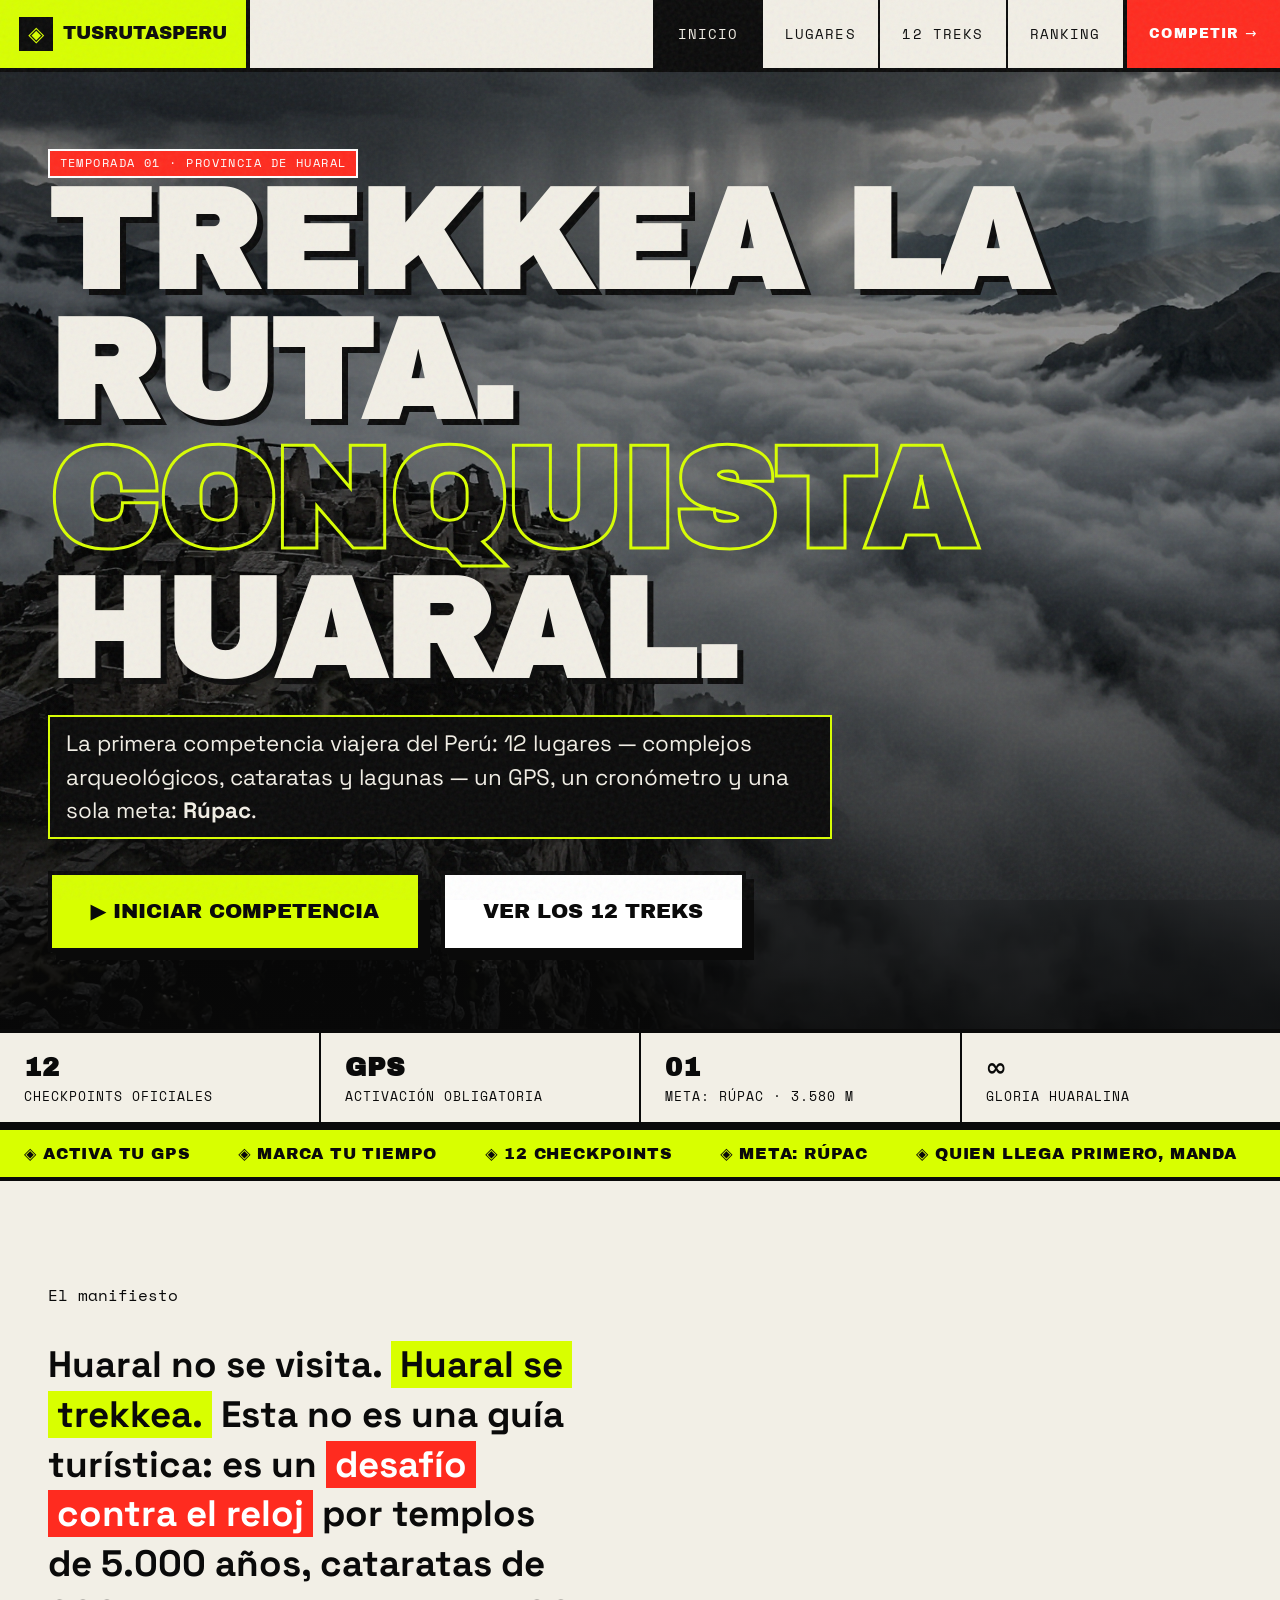
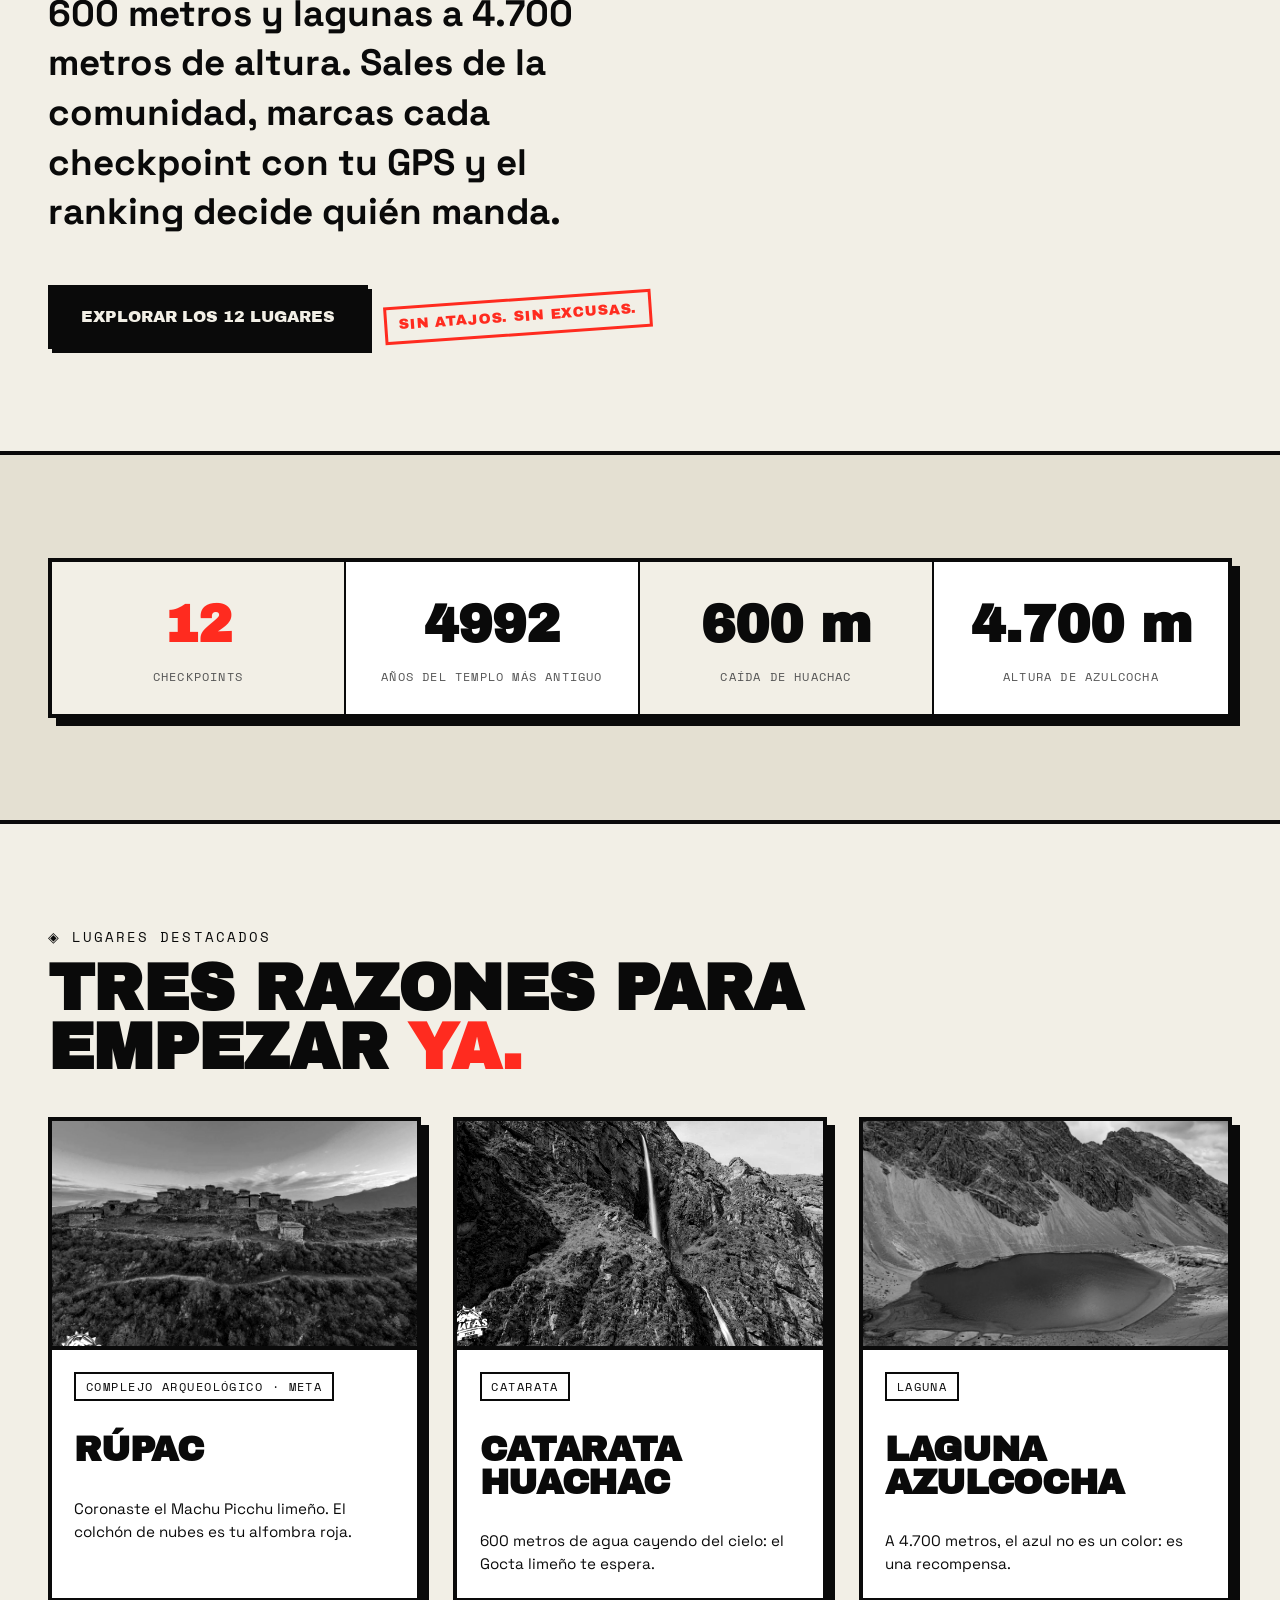
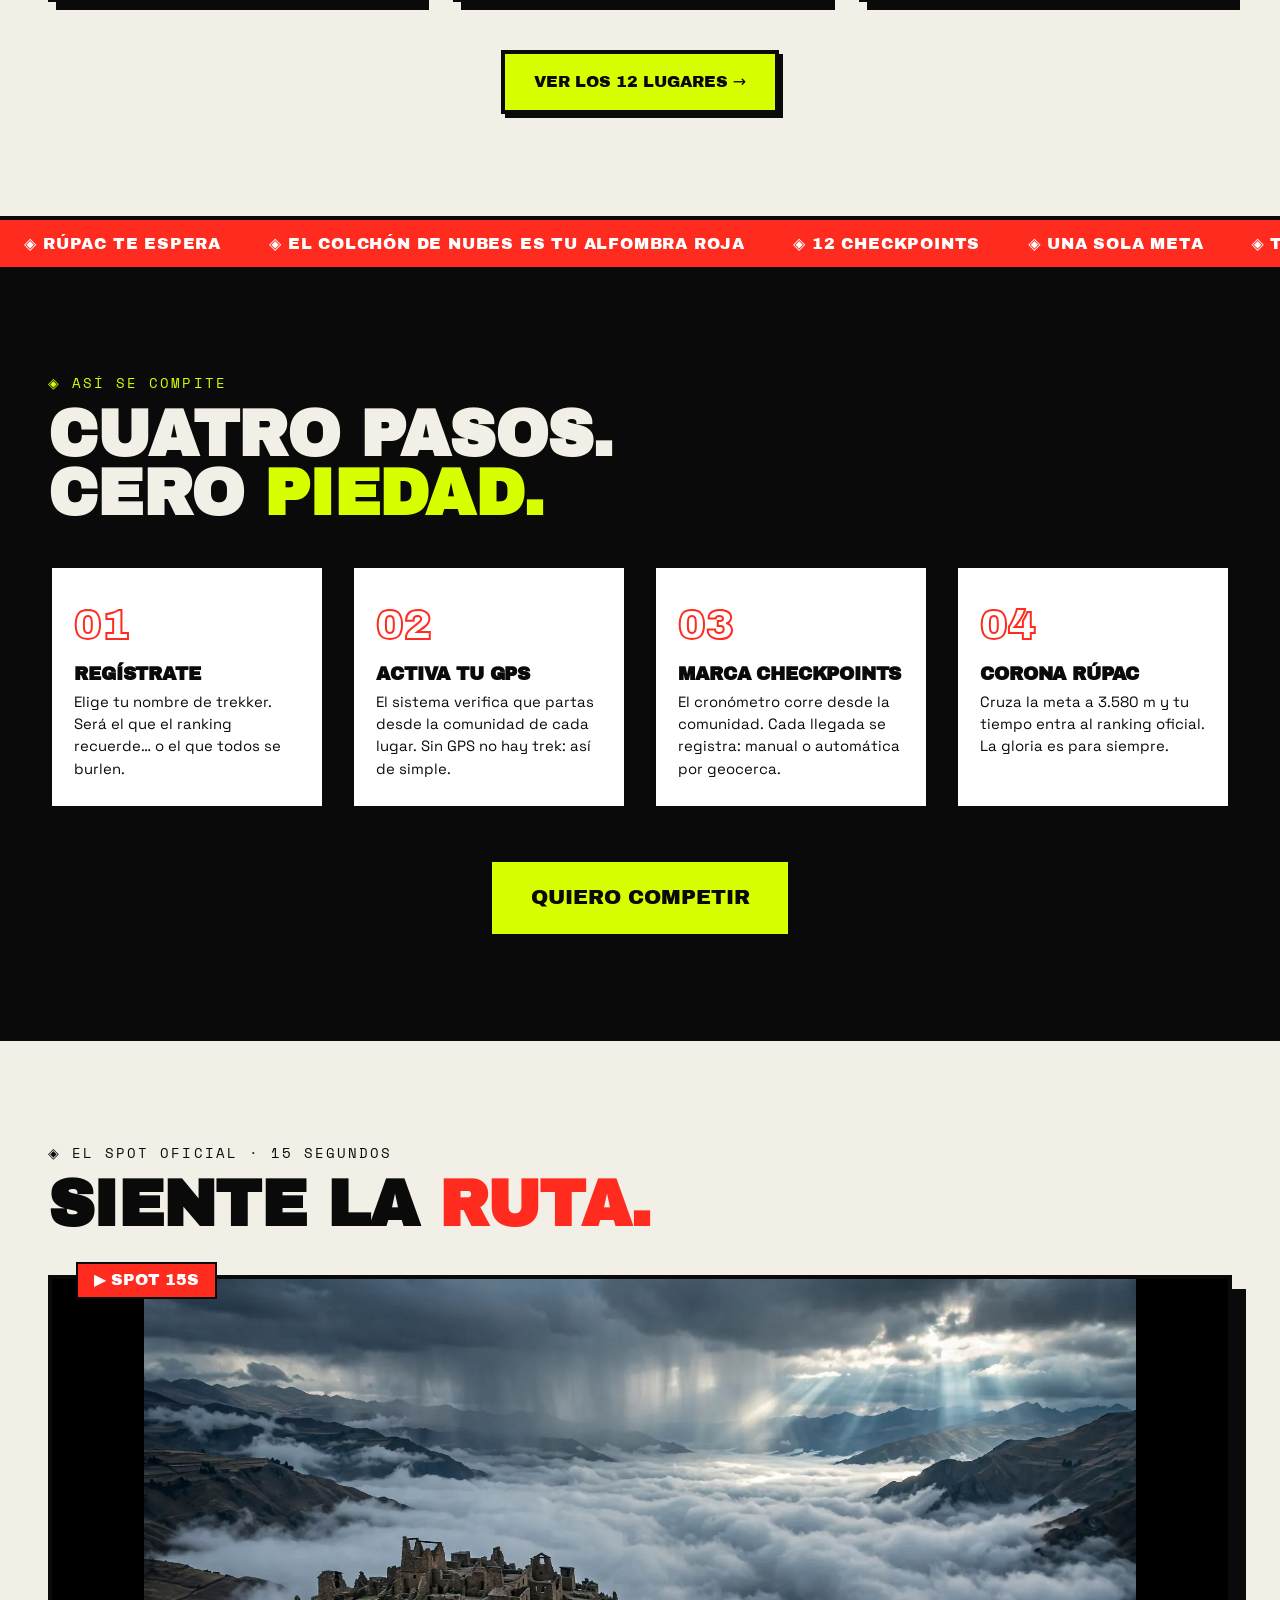
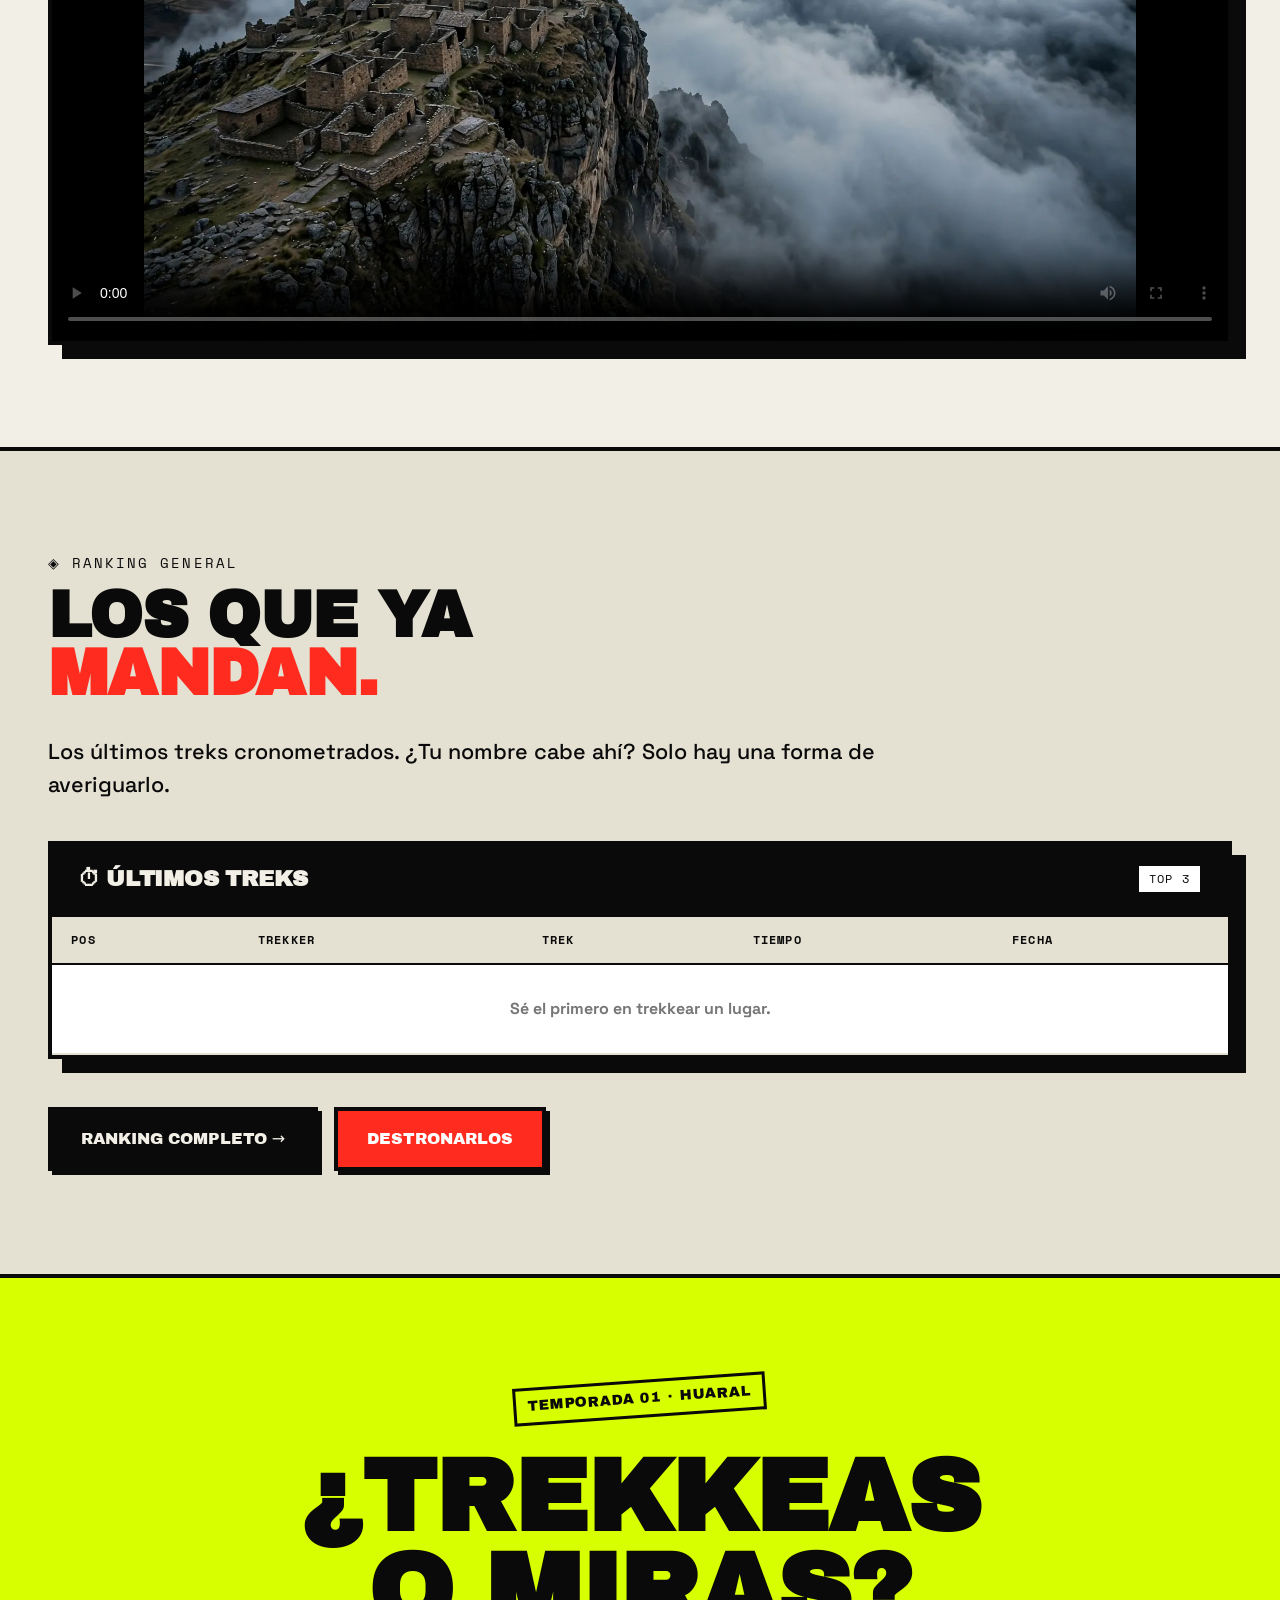
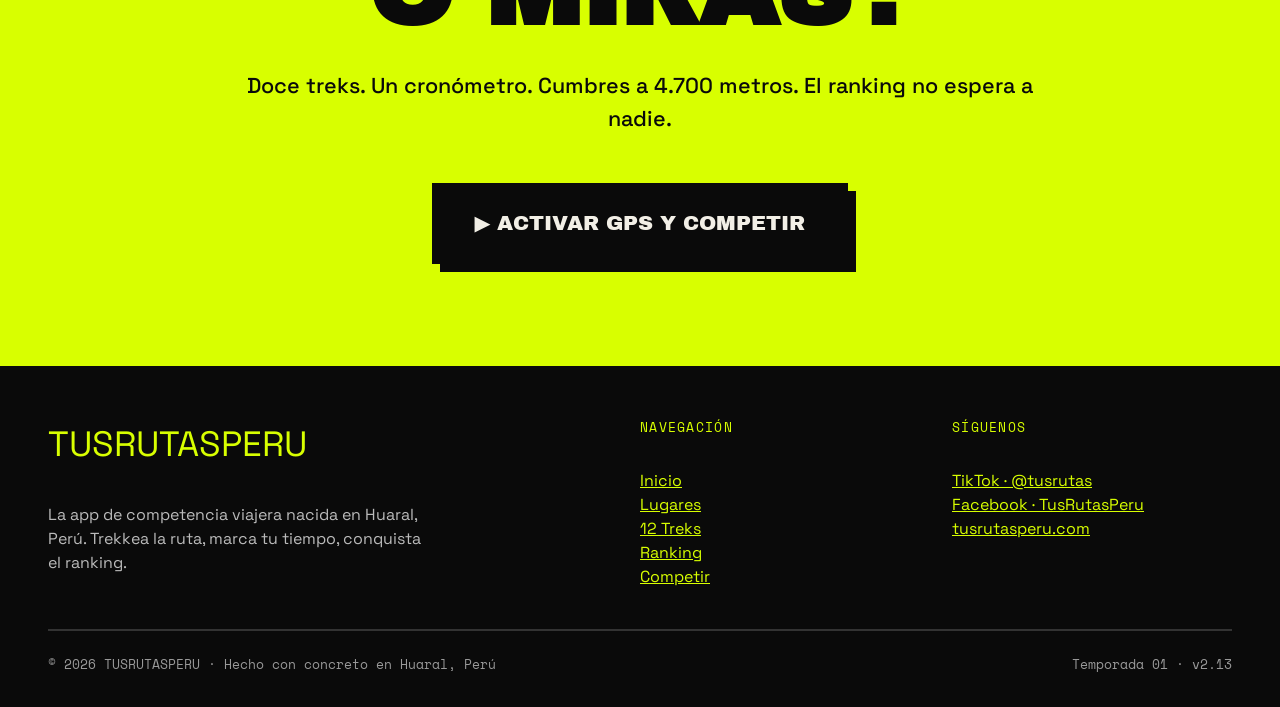
==== commit 158dfbca: "v2.13: restaura cambios v2.13 en index/circuito (nav 12 Treks, footer v2.13, tarjetas sin enlaces an" ====
--- a/index.html
+++ b/index.html
@@ -4,11 +4,20 @@
 <meta charset="UTF-8">
 <meta name="viewport" content="width=device-width, initial-scale=1.0">
 <title>TUSRUTASPERU — Trekkea la ruta. Conquista Huaral.</title>
-<meta name="description" content="La primera app de competencia viajera del Perú: 12 lugares de Huaral, GPS, cronómetro y ranking. Del pueblo a la meta en Rúpac.">
+<meta name="description" content="La primera competencia de trekking en Huaral, Lima: 12 lugares entre cataratas, lagunas y zonas arqueológicas, con GPS, cronómetro y ranking en vivo. La meta: Rúpac.">
+<link rel="canonical" href="https://tusrutasperu.com/app/">
+<meta property="og:site_name" content="TUSRUTASPERU">
+<meta property="og:type" content="website">
+<meta property="og:locale" content="es_PE">
+<meta property="og:url" content="https://tusrutasperu.com/app/">
 <meta property="og:title" content="TUSRUTASPERU — Trekkea la ruta. Conquista Huaral.">
-<meta property="og:description" content="12 checkpoints en Huaral. Un GPS. Un cronómetro. Una meta: Rúpac.">
-<meta property="og:type" content="website">
-<meta property="og:image" content="assets/img/hero-poster.webp">
+<meta property="og:description" content="La primera competencia de trekking en Huaral, Lima: 12 lugares entre cataratas, lagunas y zonas arqueológicas, con GPS, cronómetro y ranking en vivo. La meta: Rúpac.">
+<meta property="og:image" content="https://tusrutasperu.com/app/assets/img/hero-poster.webp">
+<meta property="og:image:alt" content="TUSRUTASPERU — Trekkea la ruta. Conquista Huaral.">
+<meta name="twitter:card" content="summary_large_image">
+<meta name="twitter:title" content="TUSRUTASPERU — Trekkea la ruta. Conquista Huaral.">
+<meta name="twitter:description" content="La primera competencia de trekking en Huaral, Lima: 12 lugares entre cataratas, lagunas y zonas arqueológicas, con GPS, cronómetro y ranking en vivo. La meta: Rúpac.">
+<meta name="twitter:image" content="https://tusrutasperu.com/app/assets/img/hero-poster.webp">
 <link rel="manifest" href="manifest.webmanifest">
 <meta name="theme-color" content="#d8ff00">
 <meta name="mobile-web-app-capable" content="yes">
@@ -20,6 +29,13 @@
 <link rel="stylesheet" href="assets/css/style.css">
 <link rel="icon" href="data:image/svg+xml,<svg xmlns='http://www.w3.org/2000/svg' viewBox='0 0 100 100'><rect width='100' height='100' fill='%23d8ff00'/><text x='50' y='72' font-size='62' font-family='Arial Black' text-anchor='middle' fill='%23000'>T</text></svg>">
 <noscript><style>.reveal{opacity:1!important;transform:none!important}</style></noscript>
+<script type="application/ld+json">
+{"@context":"https://schema.org","@type":"WebSite","name":"TUSRUTASPERU",
+"url":"https://tusrutasperu.com/app/",
+"description":"La primera competencia de trekking en Huaral, Lima: 12 lugares con GPS, cronómetro y ranking en vivo.",
+"inLanguage":"es-PE",
+"publisher":{"@type":"Organization","name":"Tus Rutas Perú","url":"https://tusrutasperu.com/"}}
+</script>
 </head>
 <body>
 
@@ -28,7 +44,7 @@
   <nav class="main-nav" id="mainNav">
     <a href="index.html">Inicio</a>
     <a href="lugares.html">Lugares</a>
-    <a href="circuito.html">Circuito</a>
+    <a href="circuito.html">12 Treks</a>
     <a href="ranking.html">Ranking</a>
     <a href="competencia.html" class="nav-cta">Competir →</a>
   </nav>
@@ -47,7 +63,7 @@
     <p class="hero-sub">La primera competencia viajera del Perú: 12 lugares — complejos arqueológicos, cataratas y lagunas — un GPS, un cronómetro y una sola meta: <strong>Rúpac</strong>.</p>
     <div class="hero-actions">
       <a href="competencia.html" class="btn btn-primary btn-big">▶ Iniciar competencia</a>
-      <a href="circuito.html" class="btn btn-big">Ver el circuito</a>
+      <a href="circuito.html" class="btn btn-big">Ver los 12 treks</a>
     </div>
   </div>
   <div class="hero-meta">
@@ -185,7 +201,7 @@
       </div>
       <div>
         <p class="mono" style="color:var(--acid);text-transform:uppercase;letter-spacing:.1em;font-size:.8rem;">Navegación</p>
-        <p class="mt-2"><a href="index.html">Inicio</a><br><a href="lugares.html">Lugares</a><br><a href="circuito.html">Circuito</a><br><a href="ranking.html">Ranking</a><br><a href="competencia.html">Competir</a></p>
+        <p class="mt-2"><a href="index.html">Inicio</a><br><a href="lugares.html">Lugares</a><br><a href="circuito.html">12 Treks</a><br><a href="ranking.html">Ranking</a><br><a href="competencia.html">Competir</a></p>
       </div>
       <div>
         <p class="mono" style="color:var(--acid);text-transform:uppercase;letter-spacing:.1em;font-size:.8rem;">Síguenos</p>
@@ -194,7 +210,7 @@
     </div>
     <div class="footer-bottom">
       <span>© <span data-year></span> TUSRUTASPERU · Hecho con concreto en Huaral, Perú</span>
-      <span>Temporada 01 · v2.12</span>
+      <span>Temporada 01 · v2.13</span>
     </div>
   </div>
 </footer>
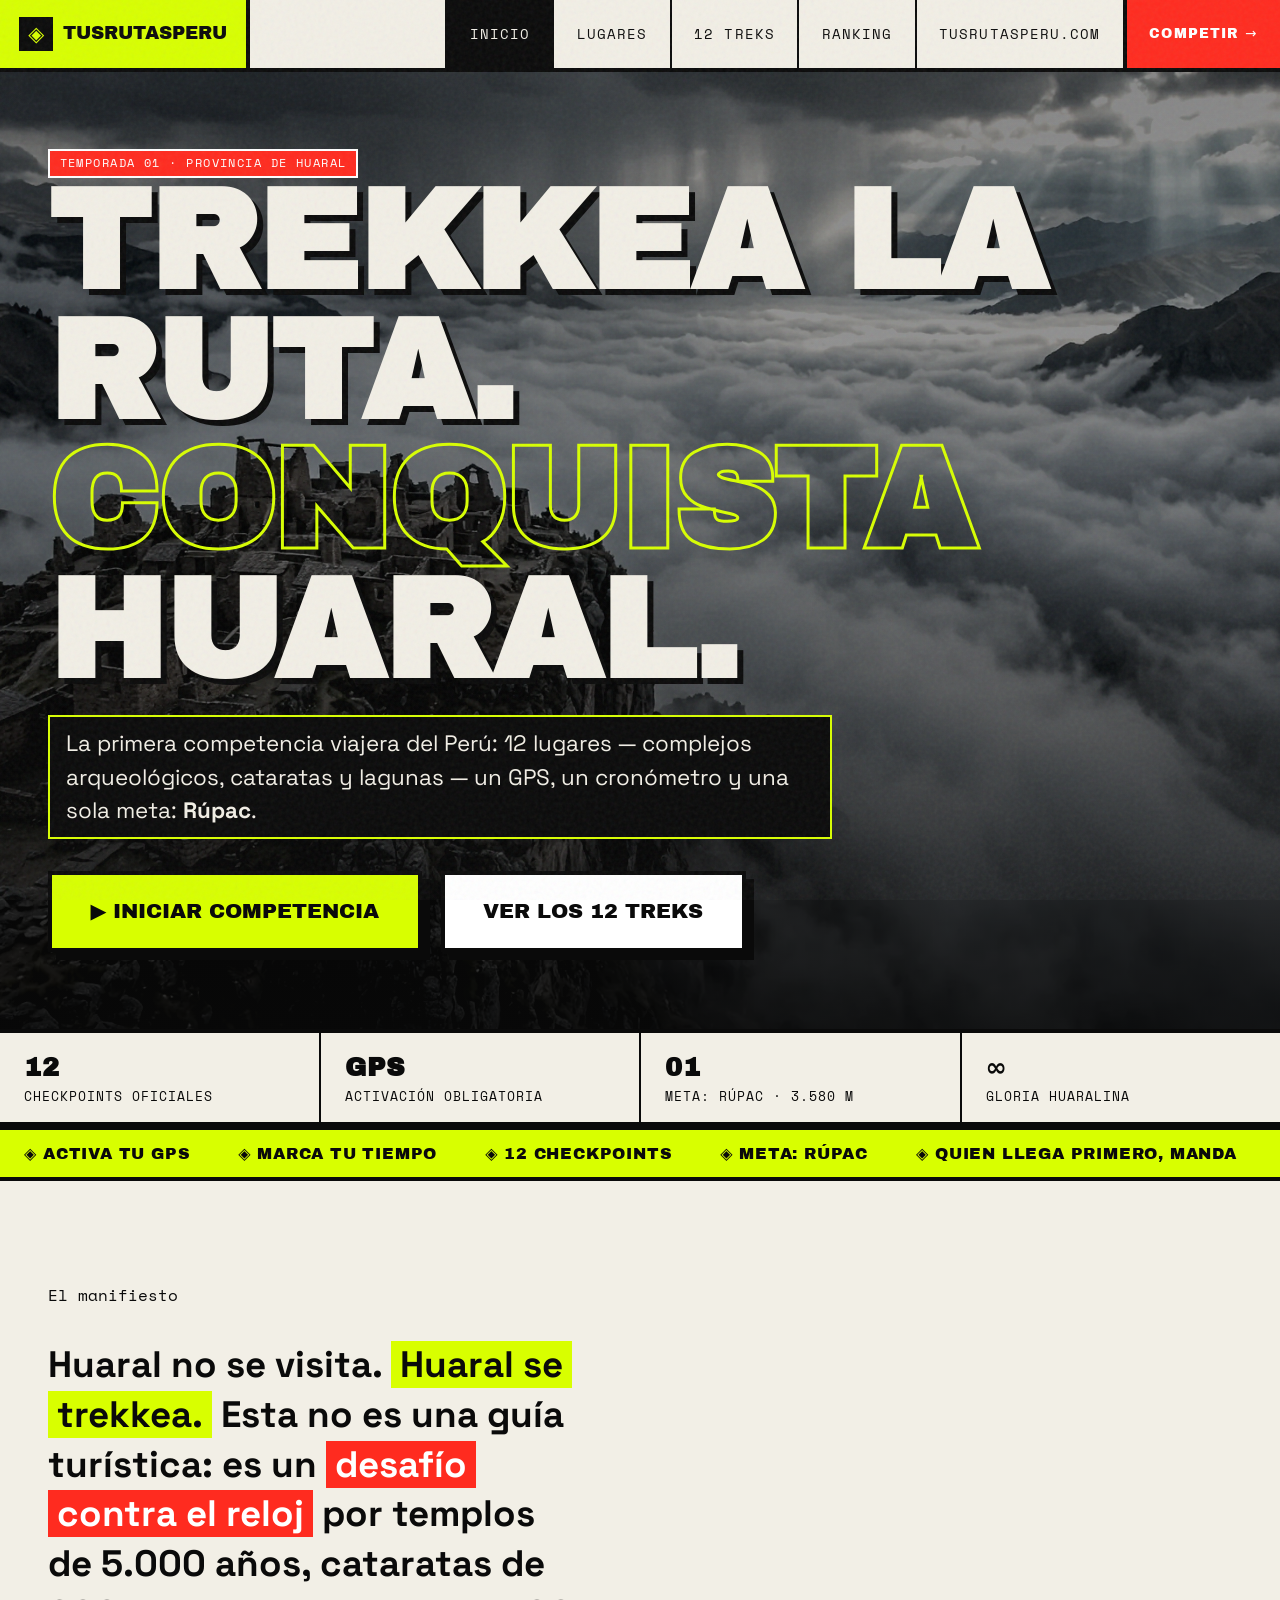
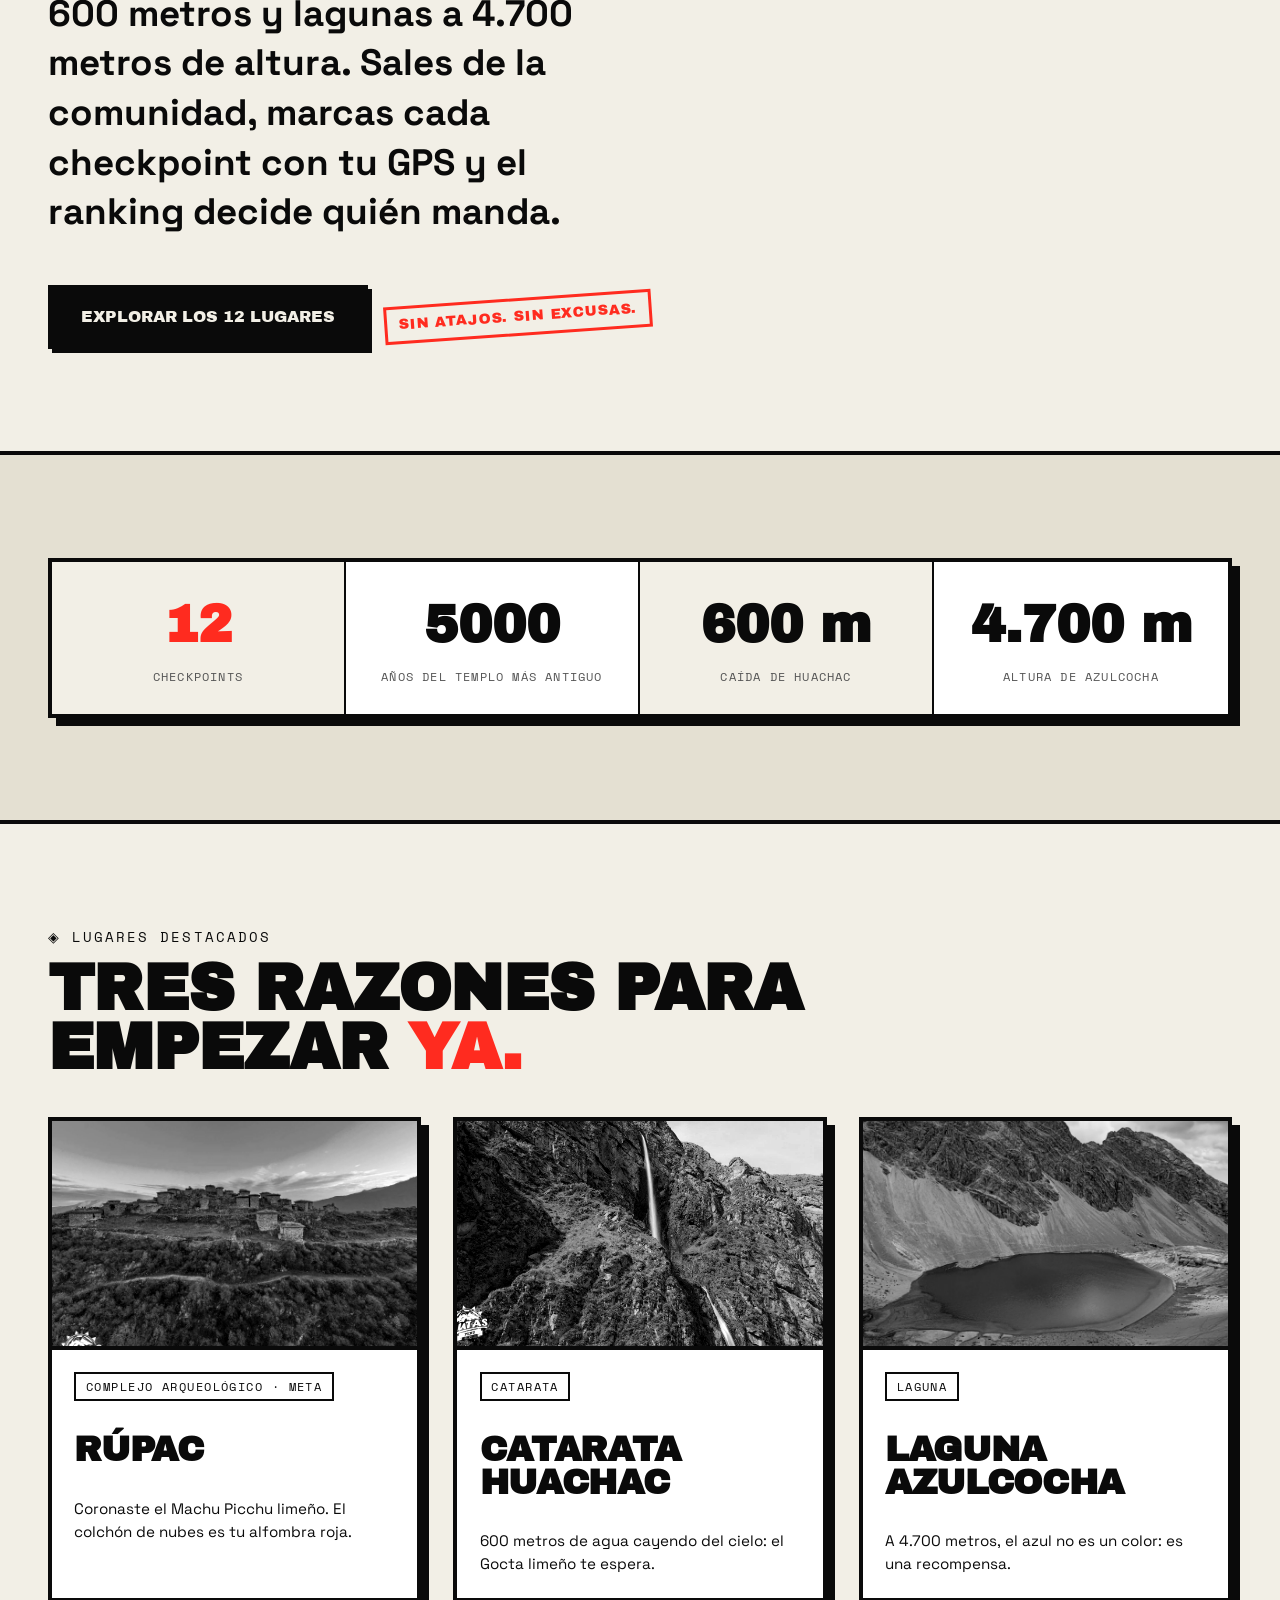
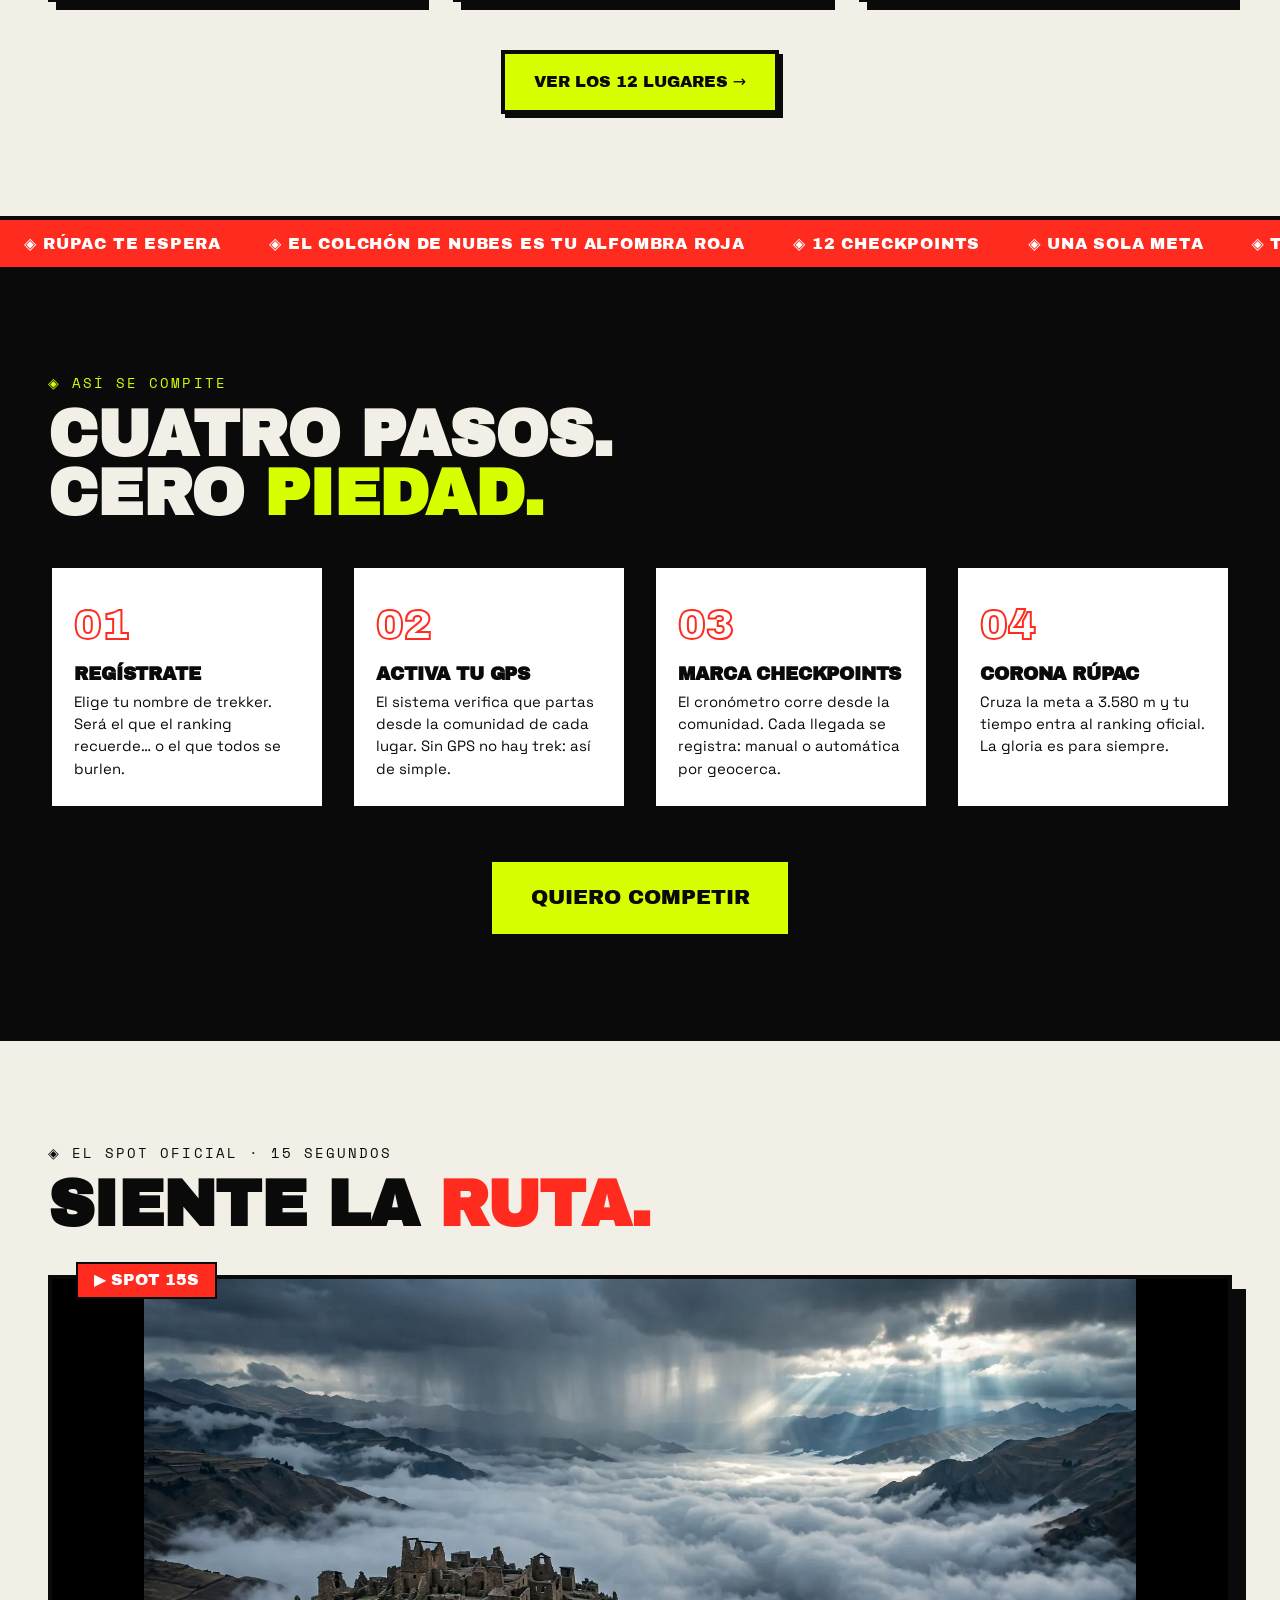
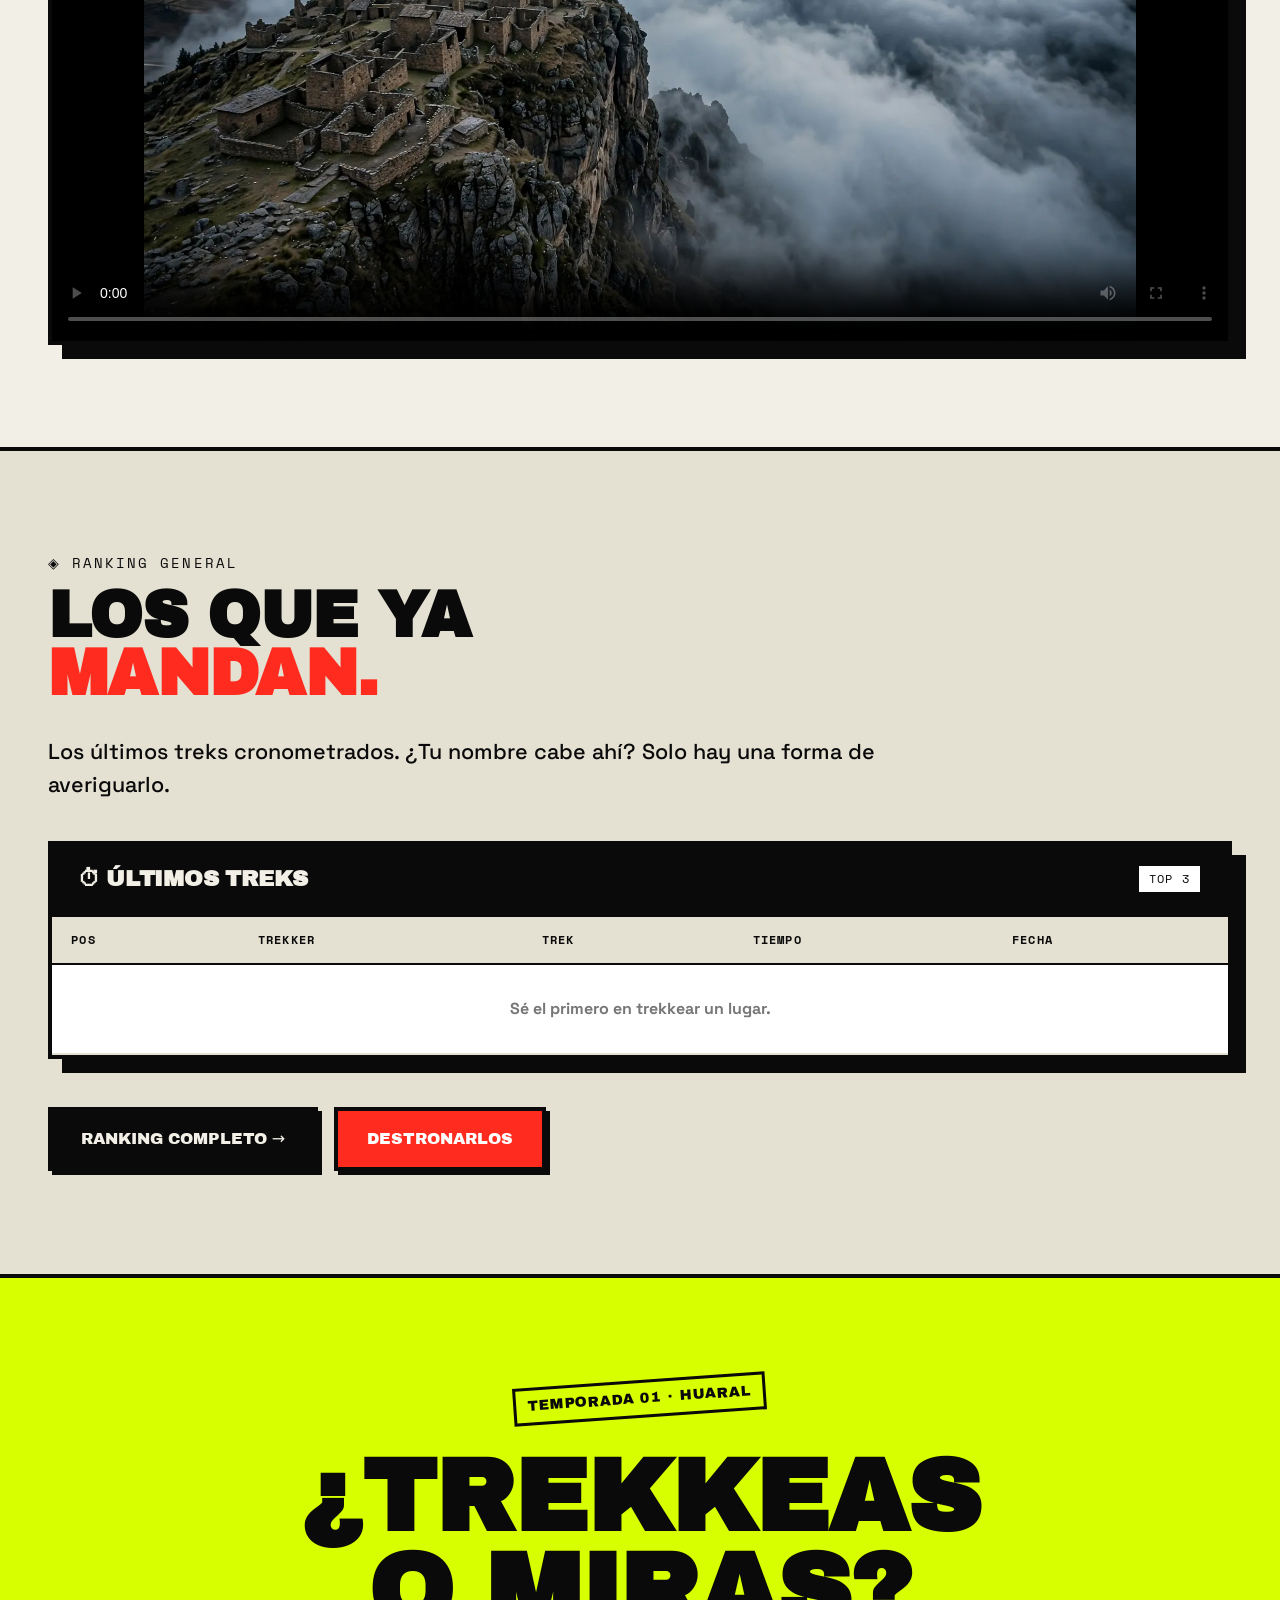
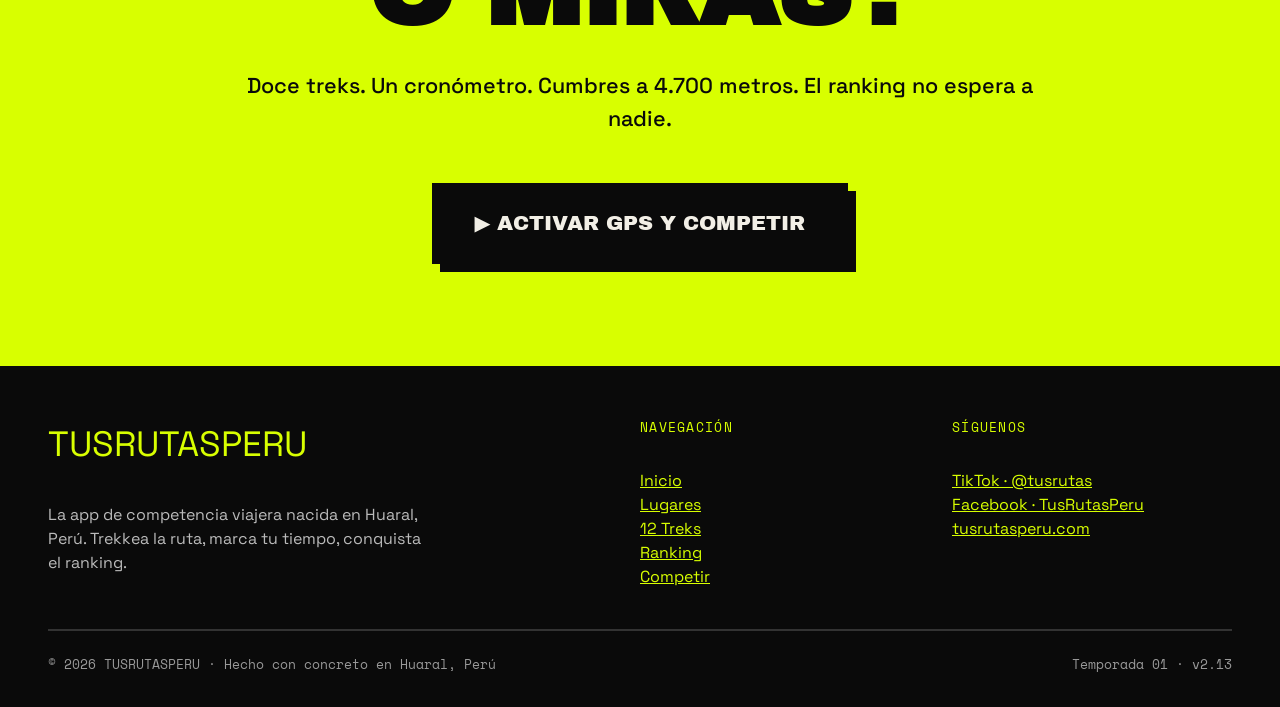
==== commit aa70791d: "Menú: agrega enlace tusrutasperu.com (página principal) en el nav de las 7 páginas" ====
--- a/index.html
+++ b/index.html
@@ -46,6 +46,7 @@
     <a href="lugares.html">Lugares</a>
     <a href="circuito.html">12 Treks</a>
     <a href="ranking.html">Ranking</a>
+    <a href="https://tusrutasperu.com/" target="_blank" rel="noopener">tusrutasperu.com</a>
     <a href="competencia.html" class="nav-cta">Competir →</a>
   </nav>
   <button class="burger" id="burger" aria-label="Abrir menú">☰</button>
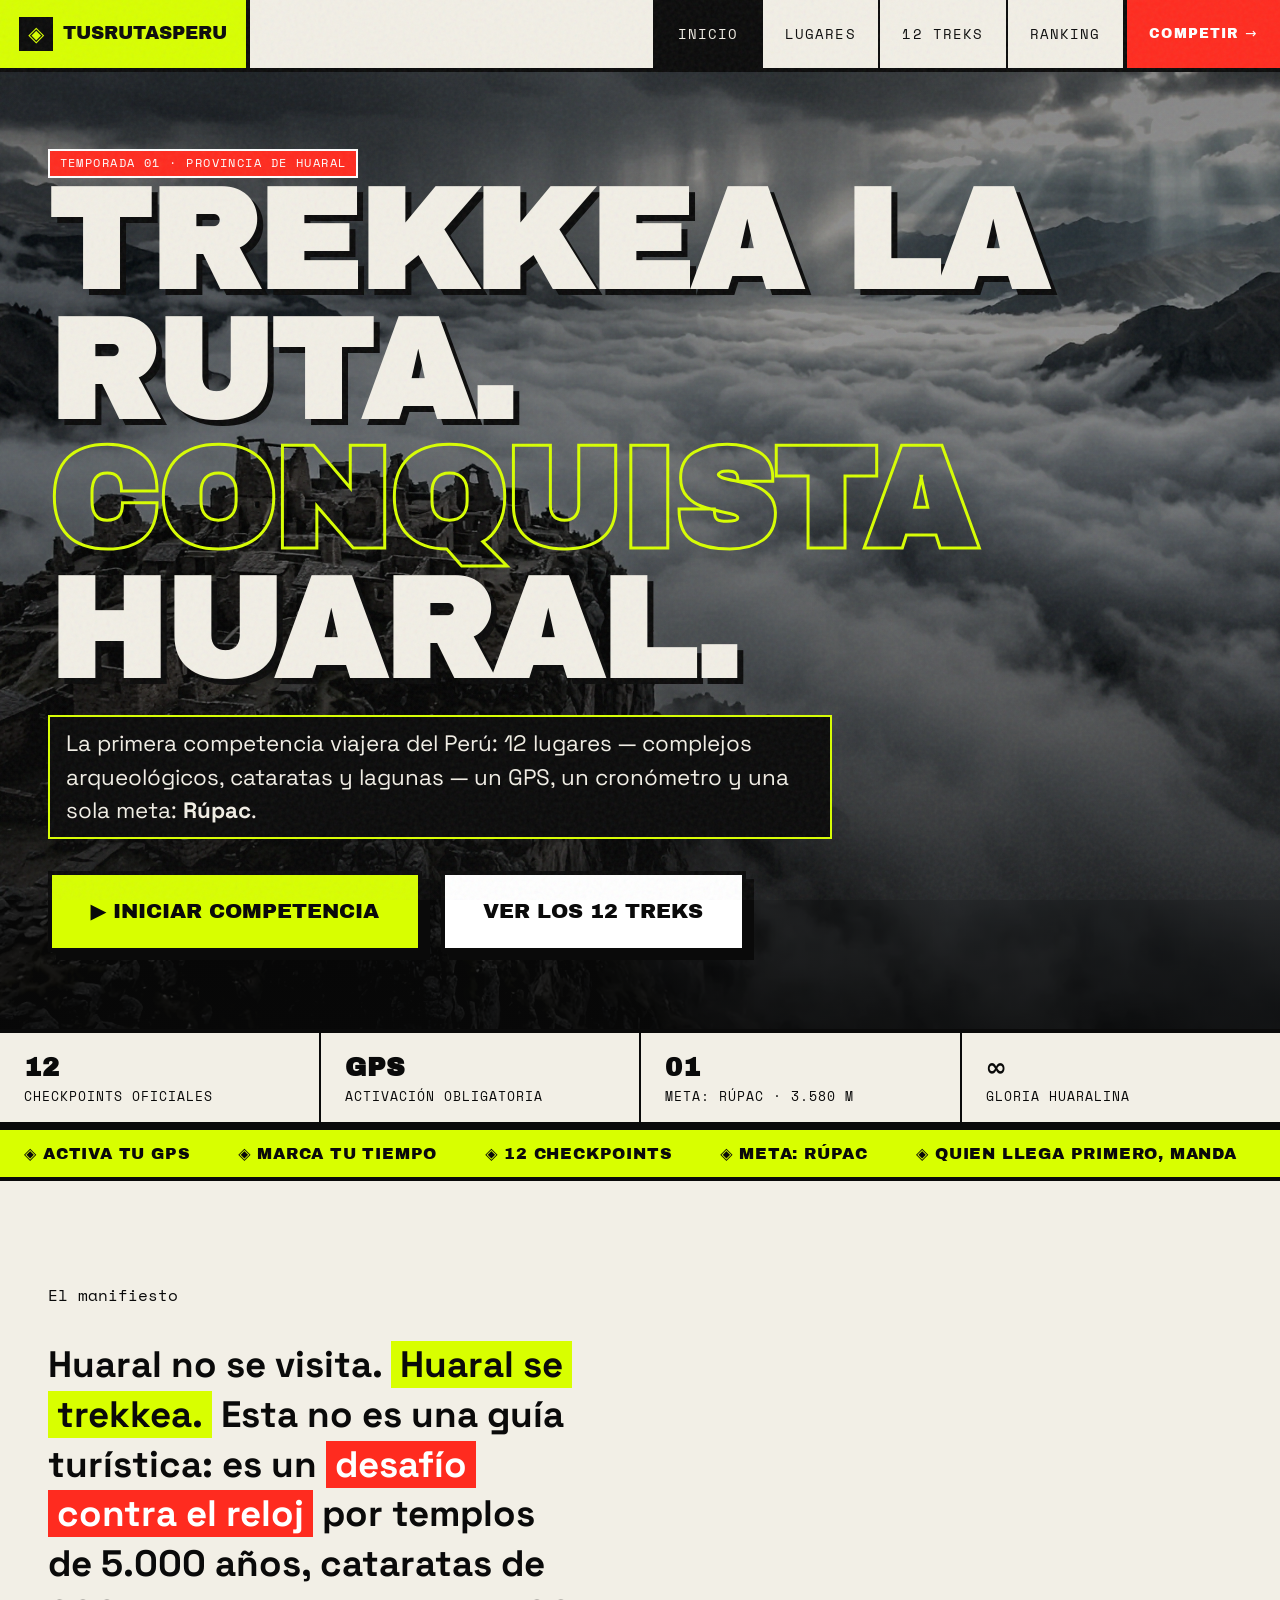
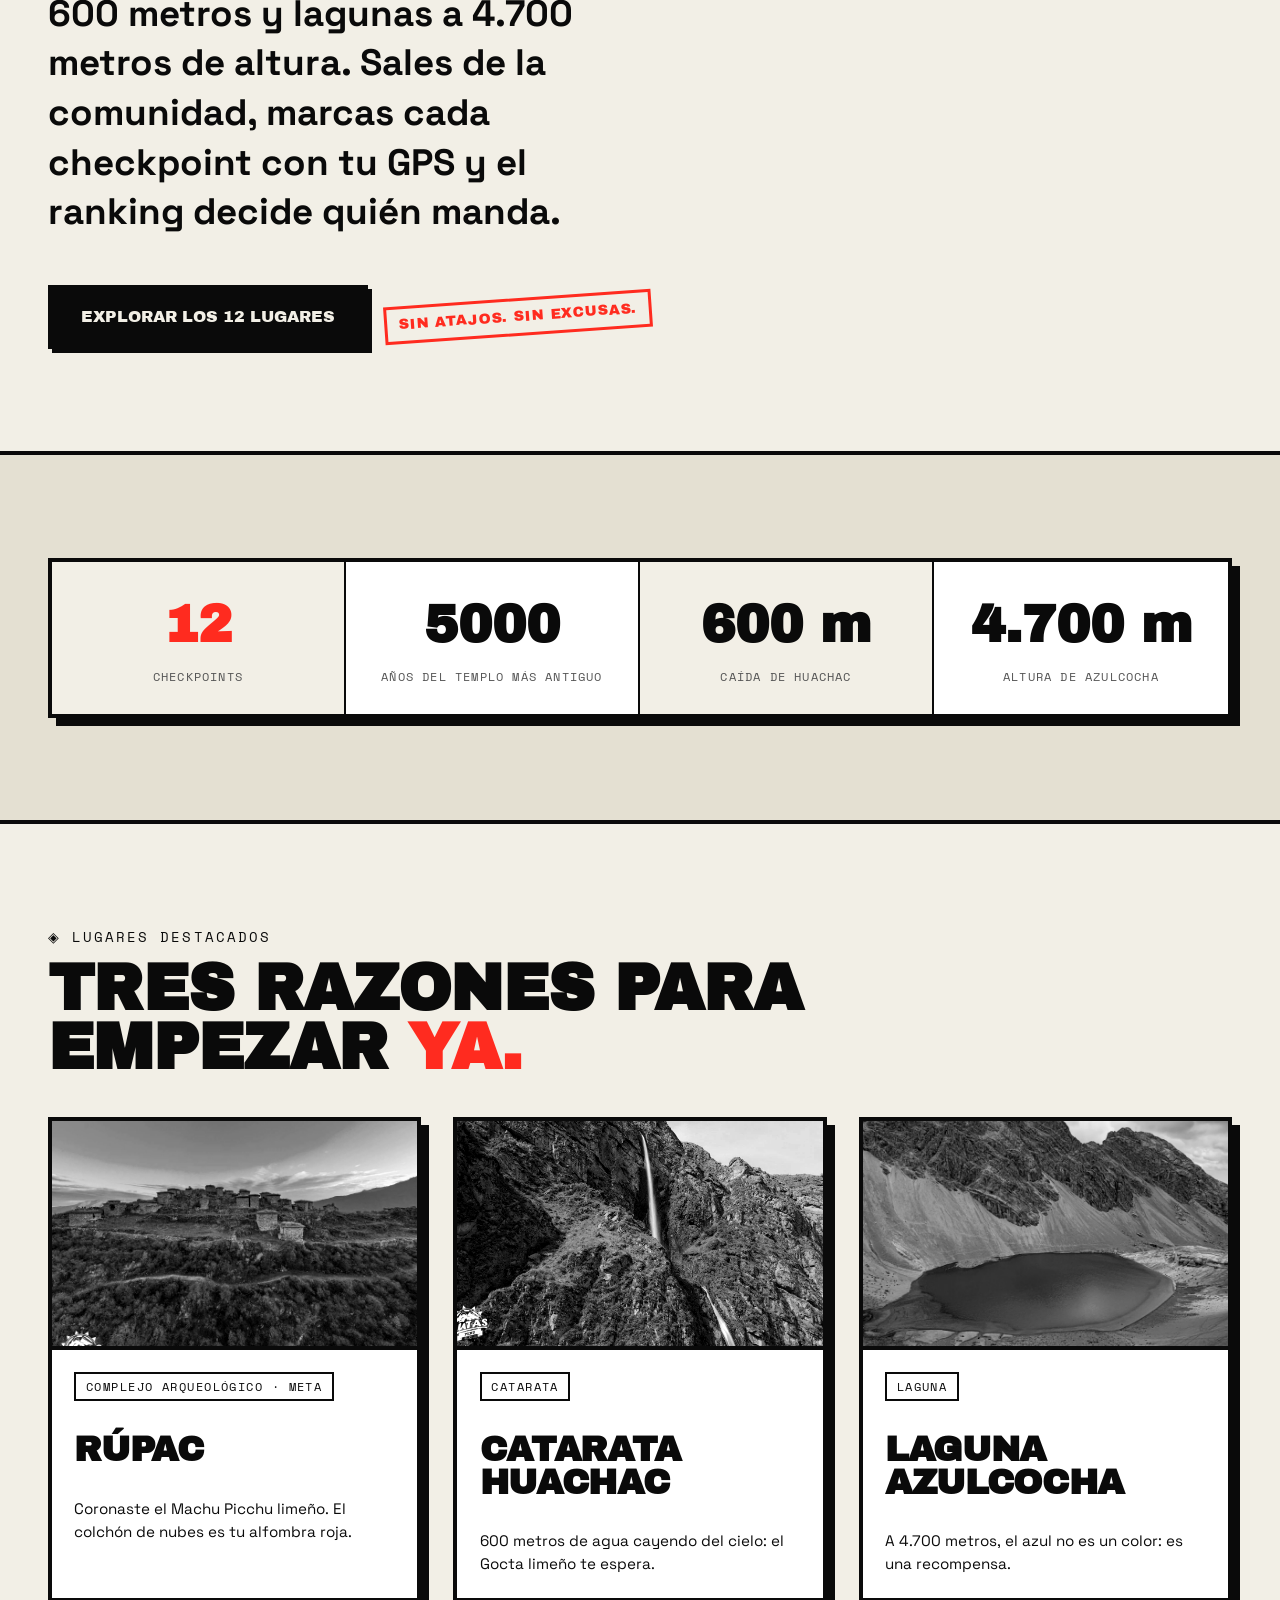
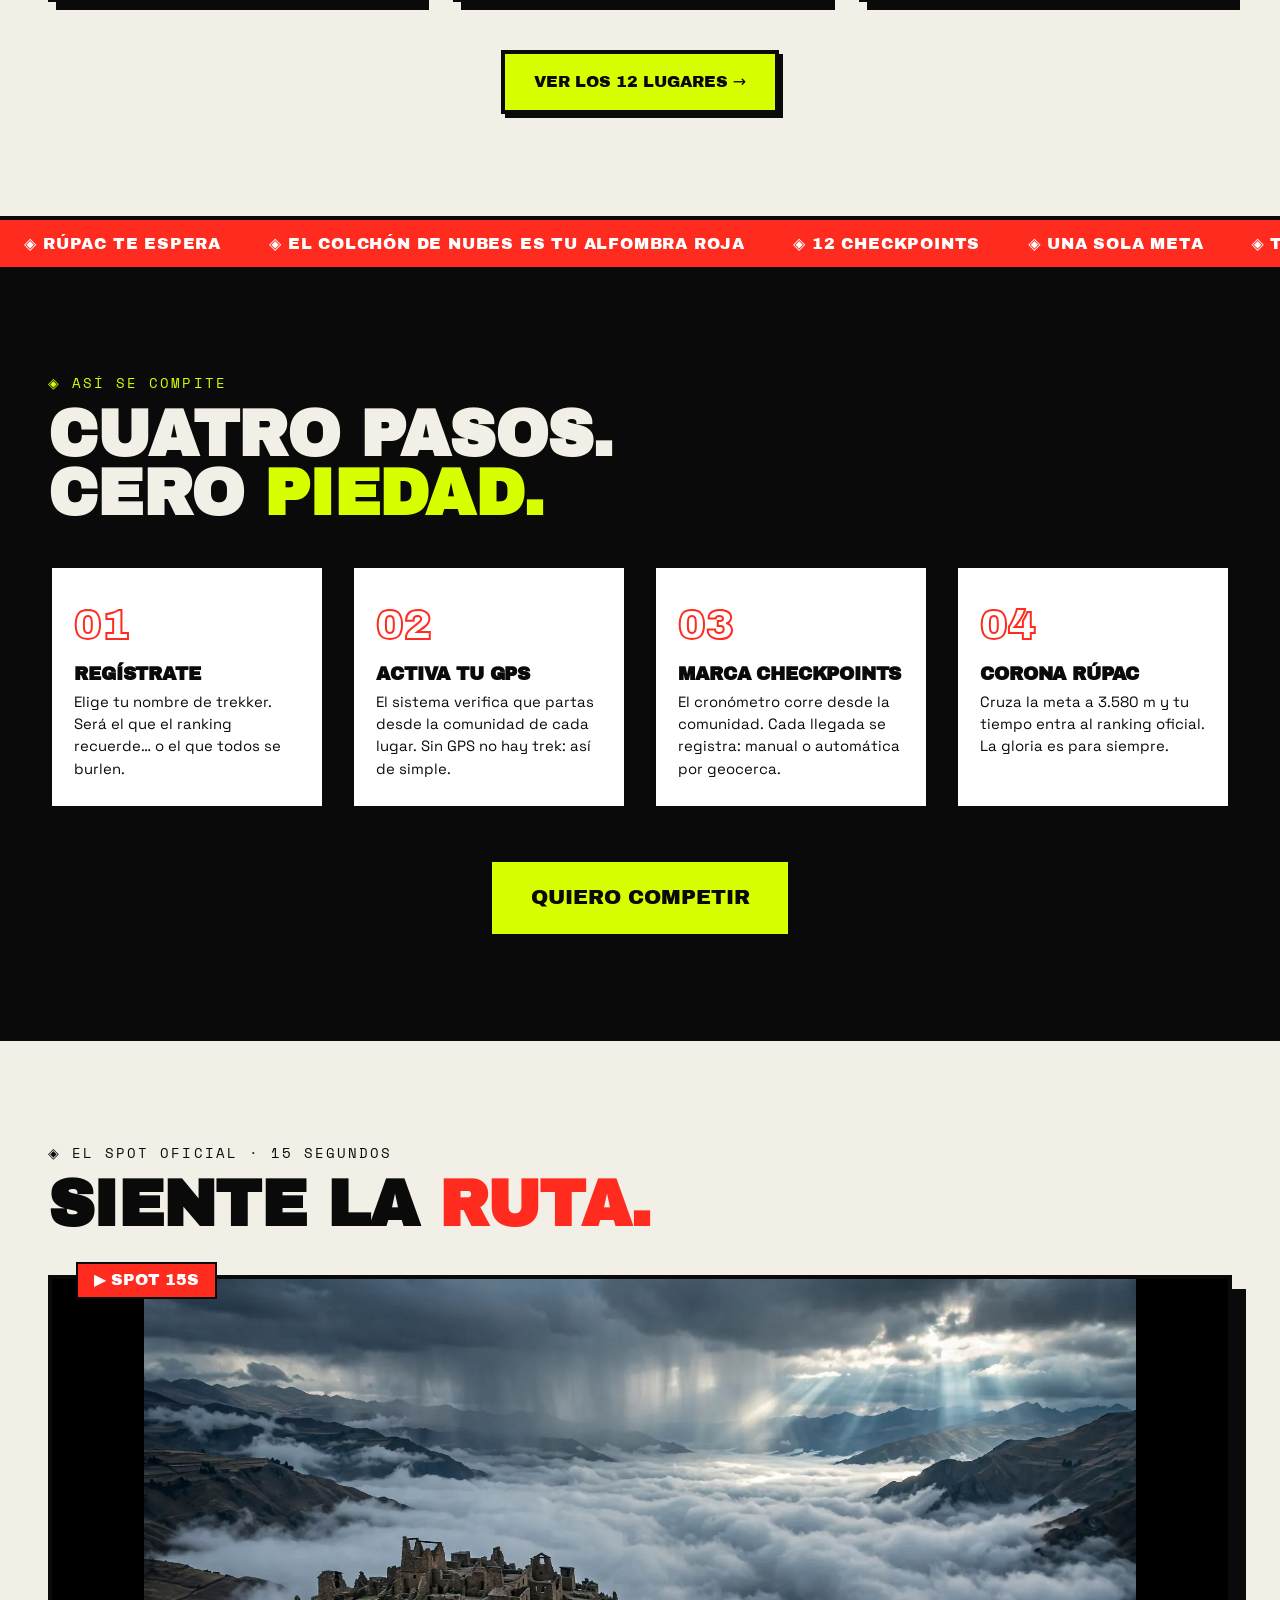
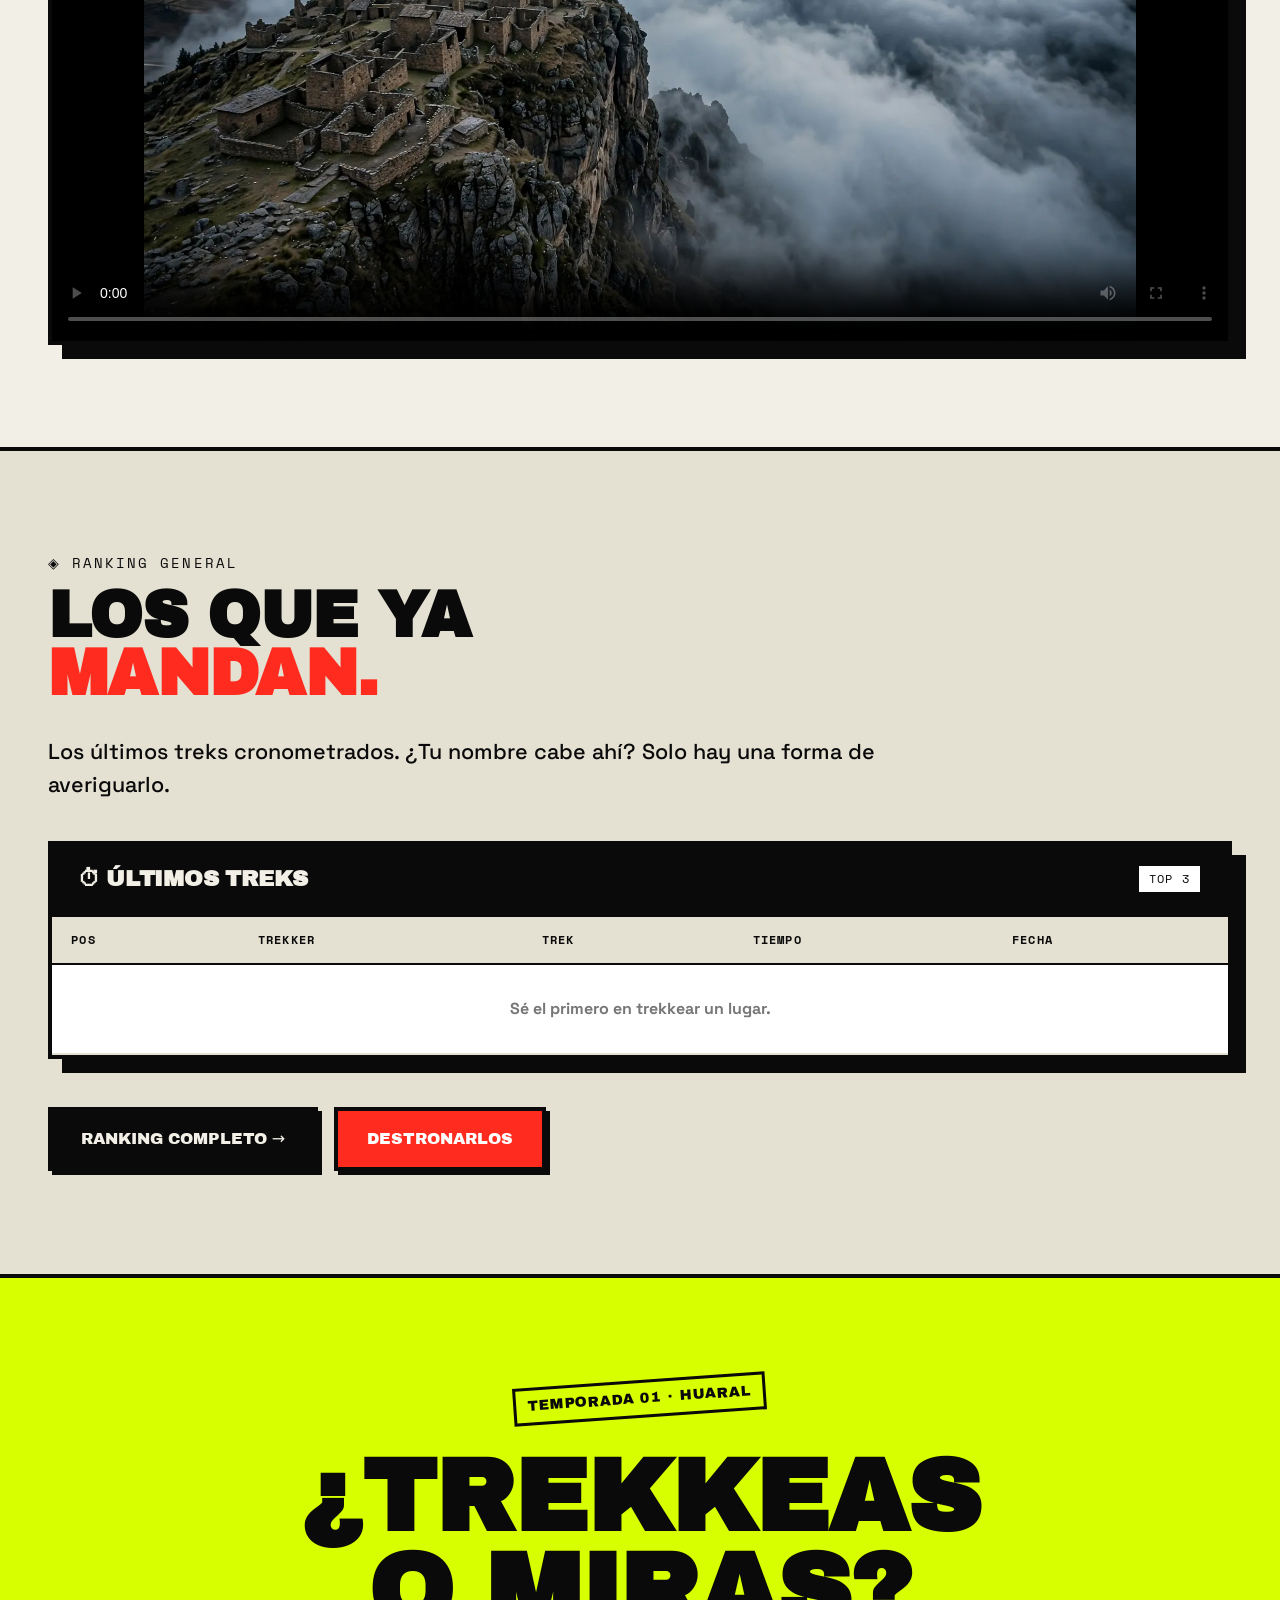
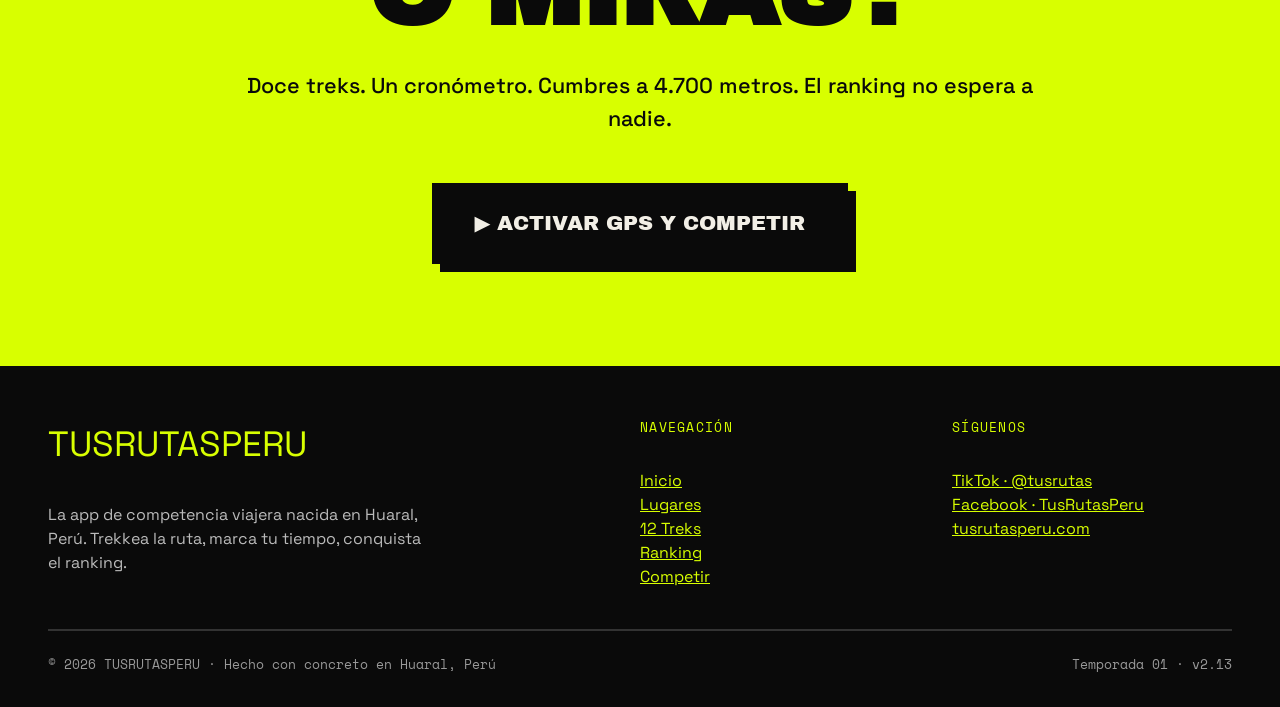
==== commit 357579de: "Nav: el logo lleva a tusrutasperu.com (web principal); se quita el item redundante del menú" ====
--- a/index.html
+++ b/index.html
@@ -40,13 +40,12 @@
 <body>
 
 <header class="site-header">
-  <a class="brand" href="index.html"><span class="brand-mark">◈</span> TUSRUTASPERU</a>
+  <a class="brand" href="https://tusrutasperu.com/"><span class="brand-mark">◈</span> TUSRUTASPERU</a>
   <nav class="main-nav" id="mainNav">
     <a href="index.html">Inicio</a>
     <a href="lugares.html">Lugares</a>
     <a href="circuito.html">12 Treks</a>
     <a href="ranking.html">Ranking</a>
-    <a href="https://tusrutasperu.com/" target="_blank" rel="noopener">tusrutasperu.com</a>
     <a href="competencia.html" class="nav-cta">Competir →</a>
   </nav>
   <button class="burger" id="burger" aria-label="Abrir menú">☰</button>
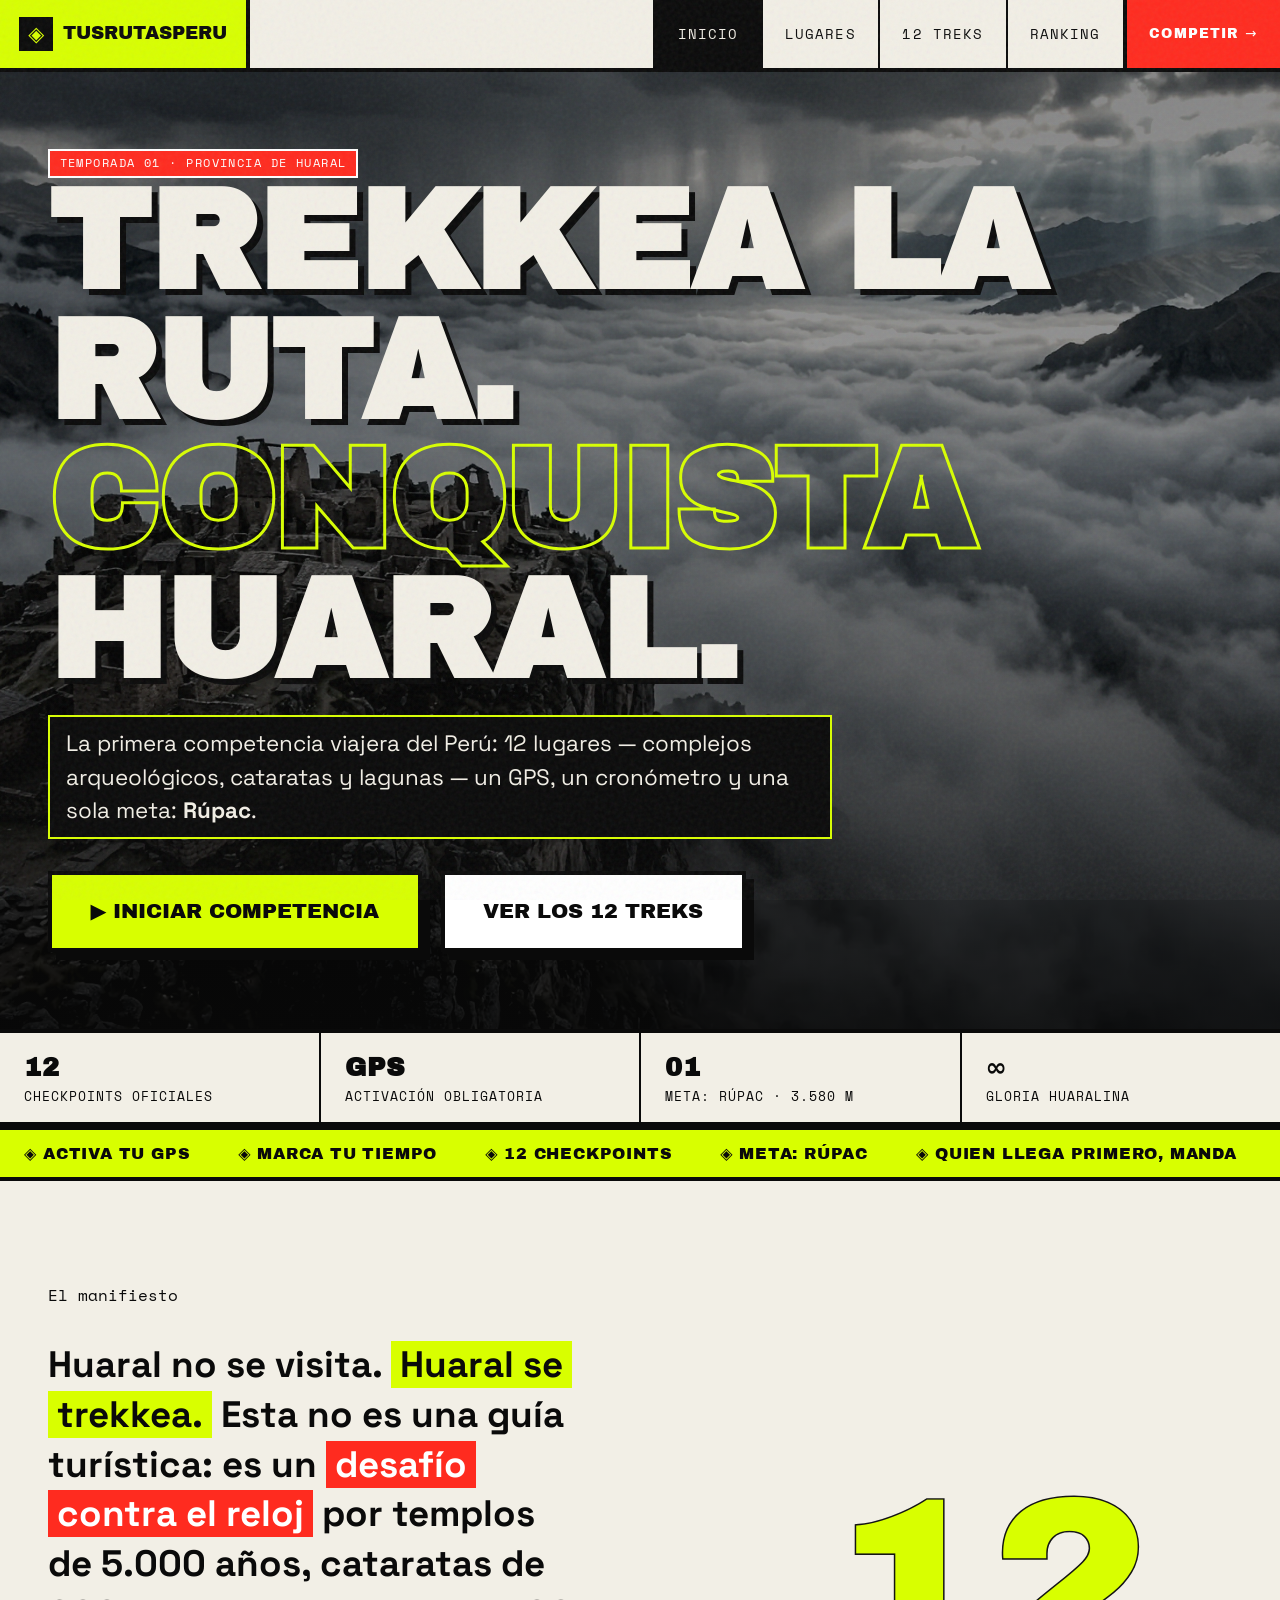
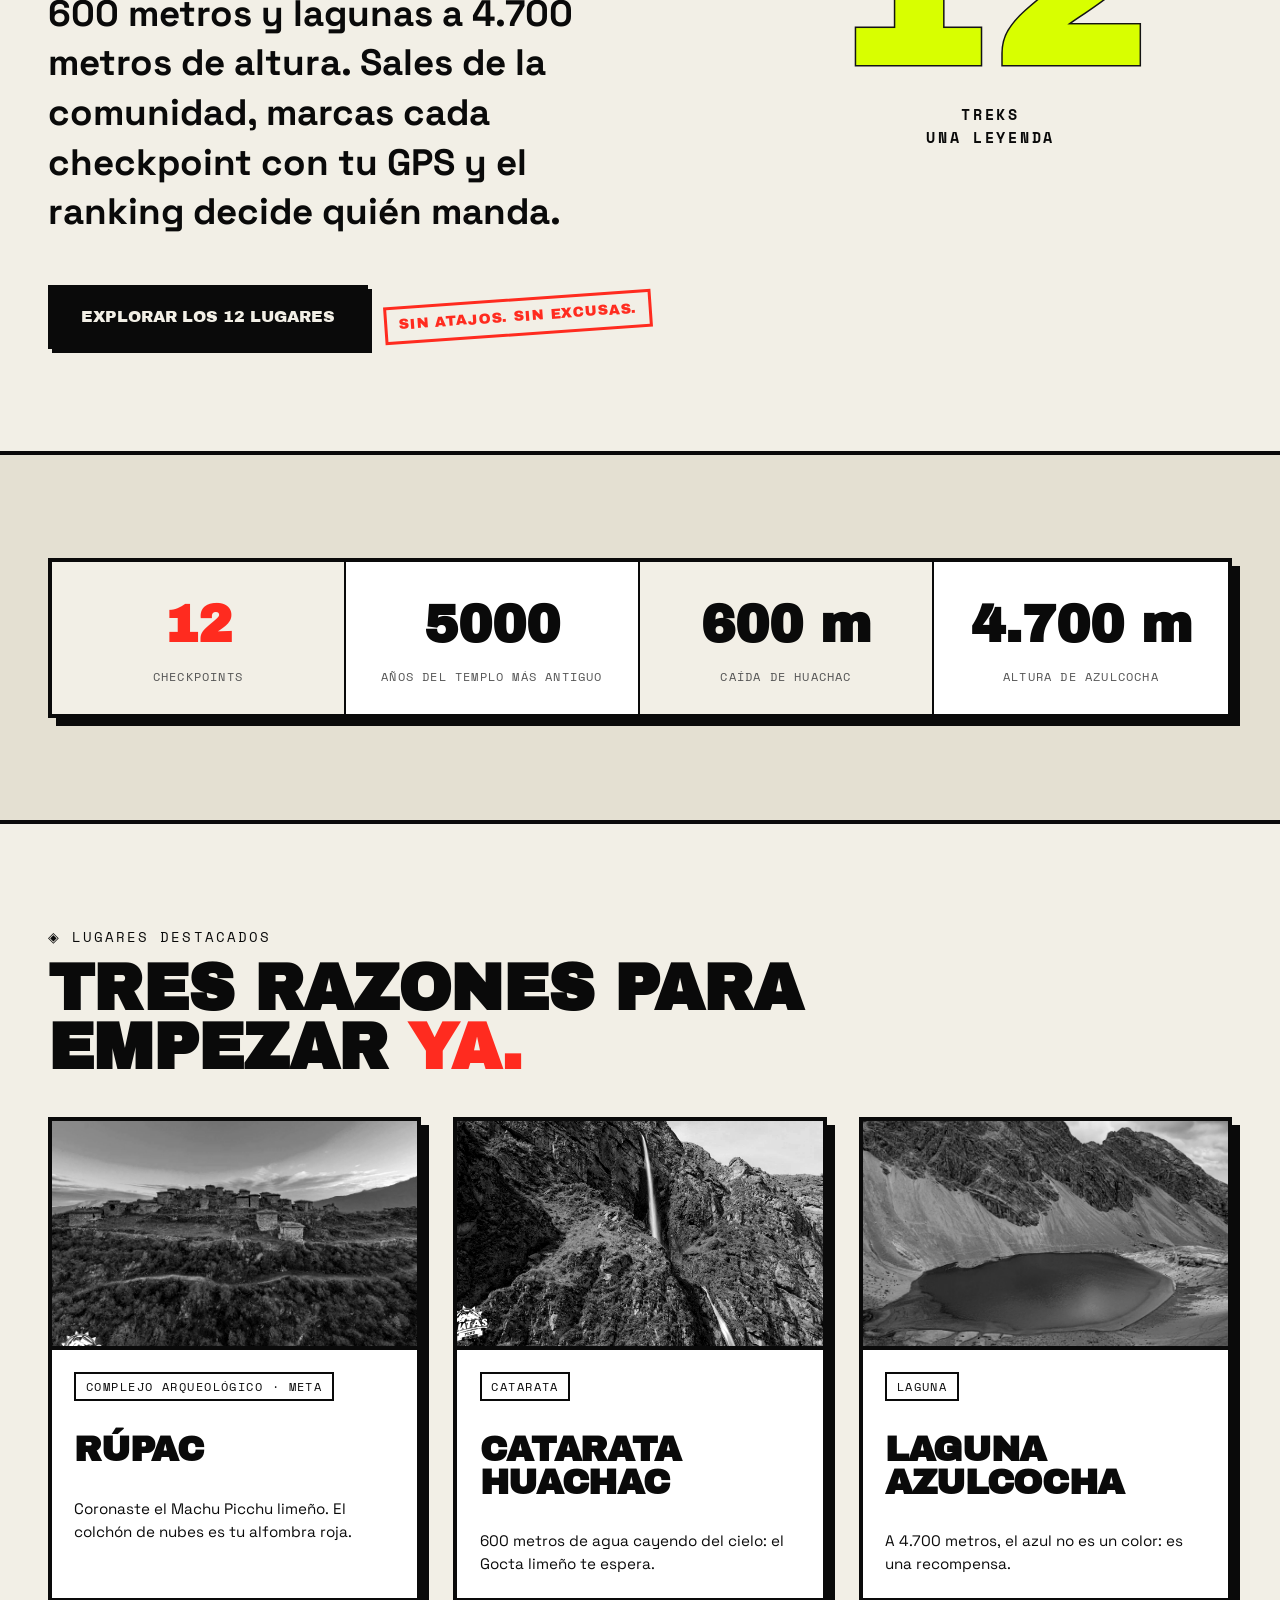
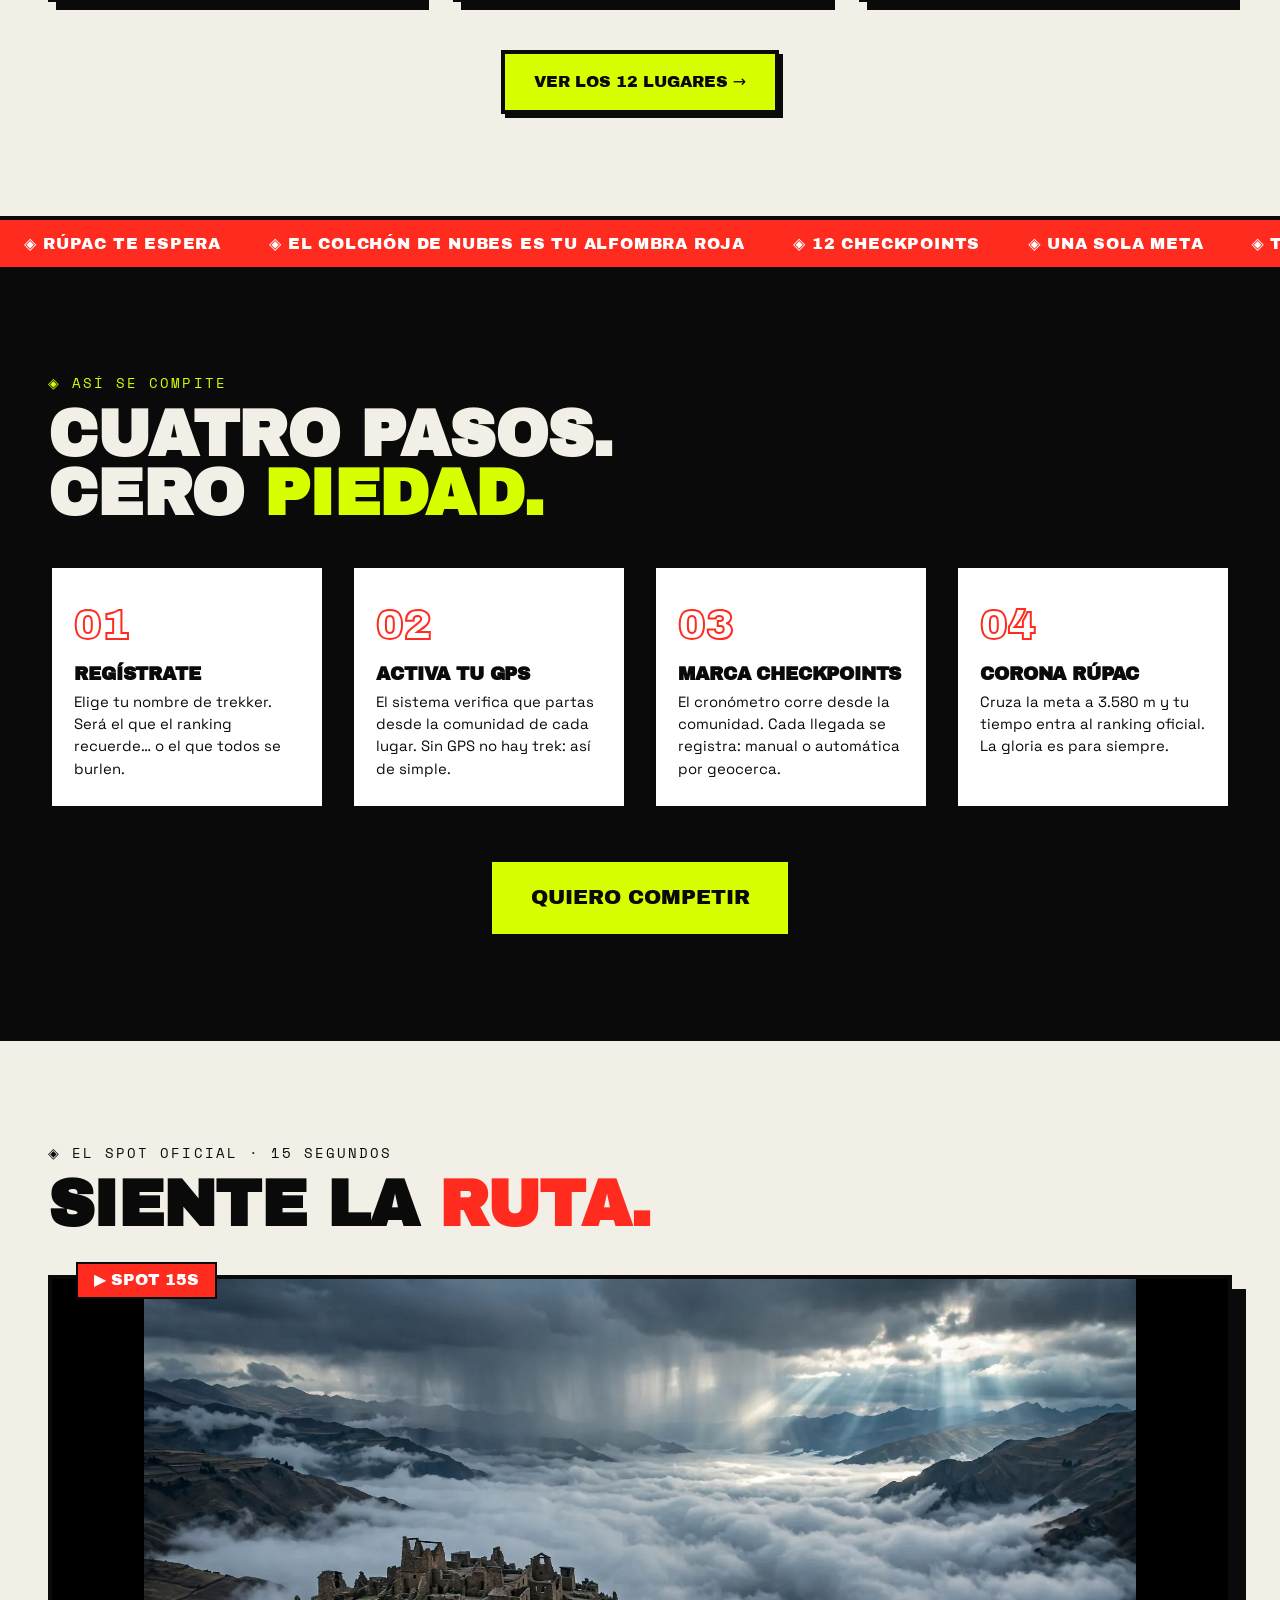
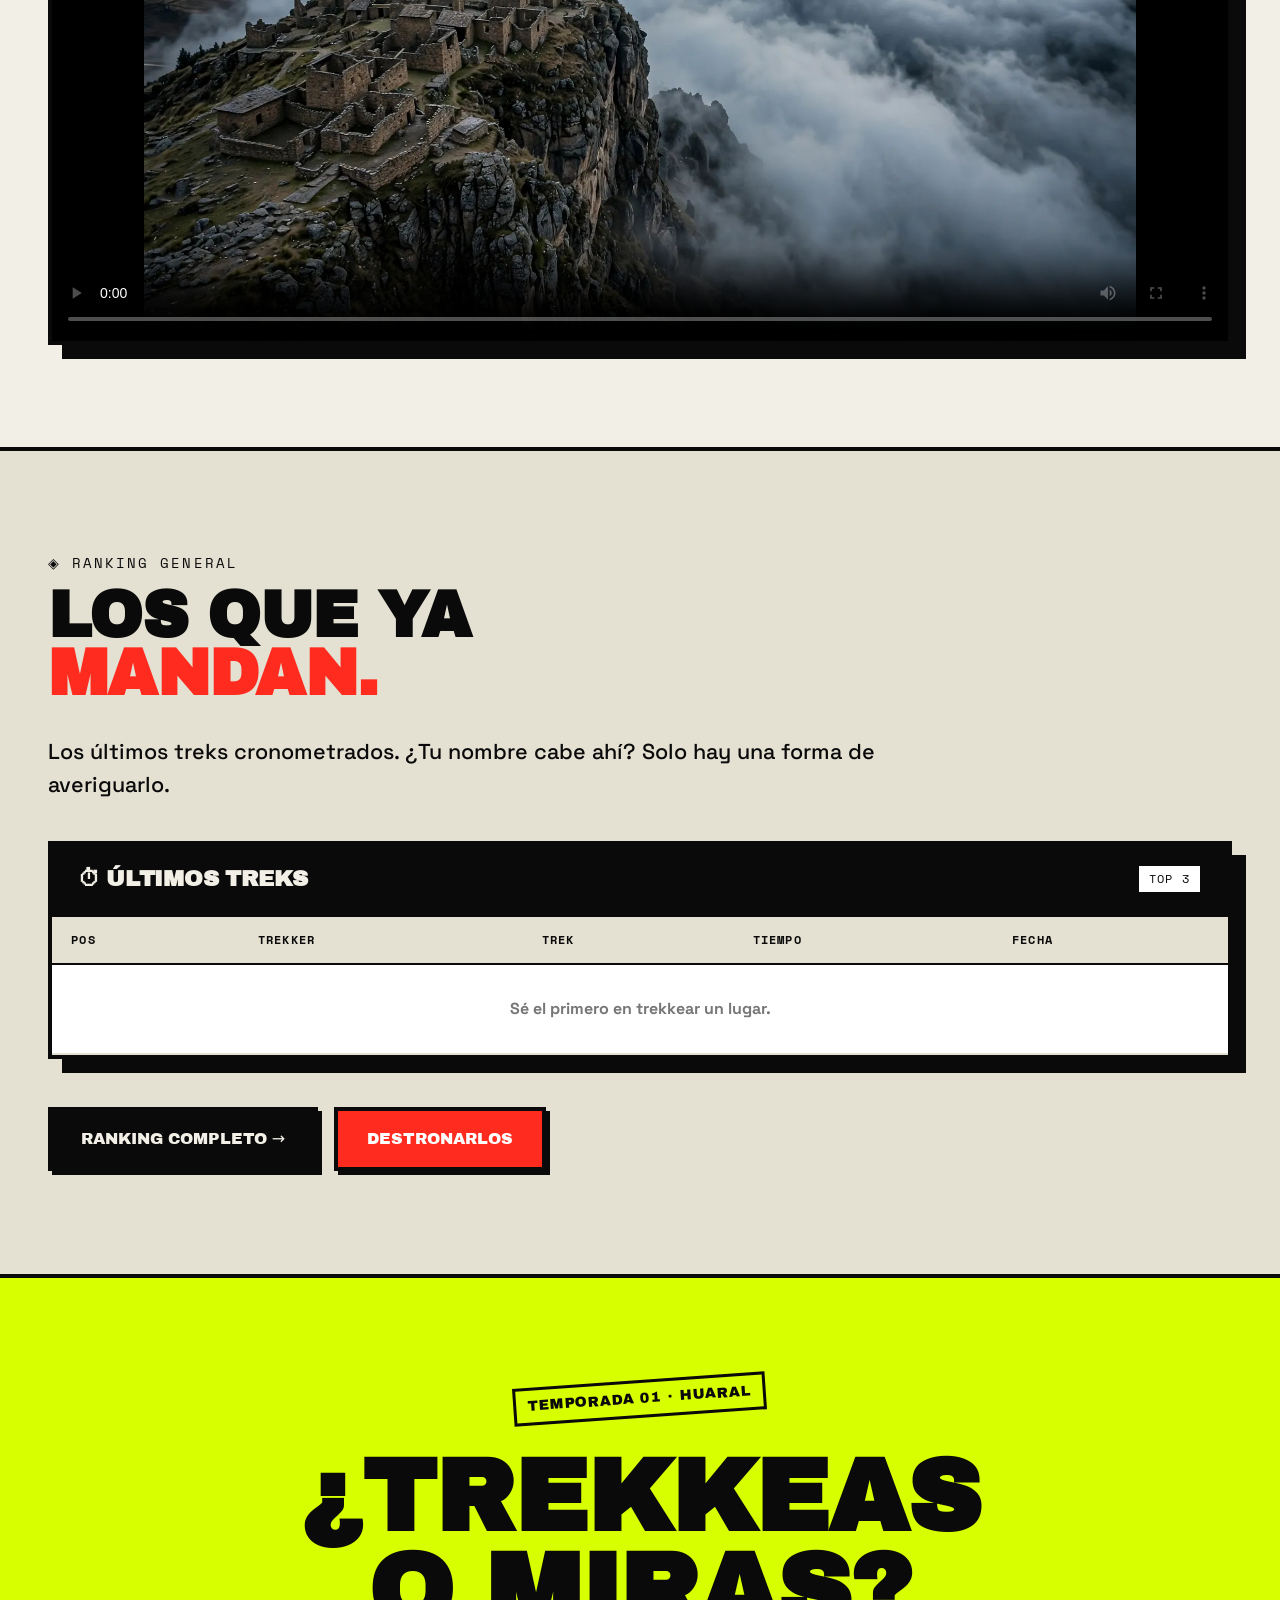
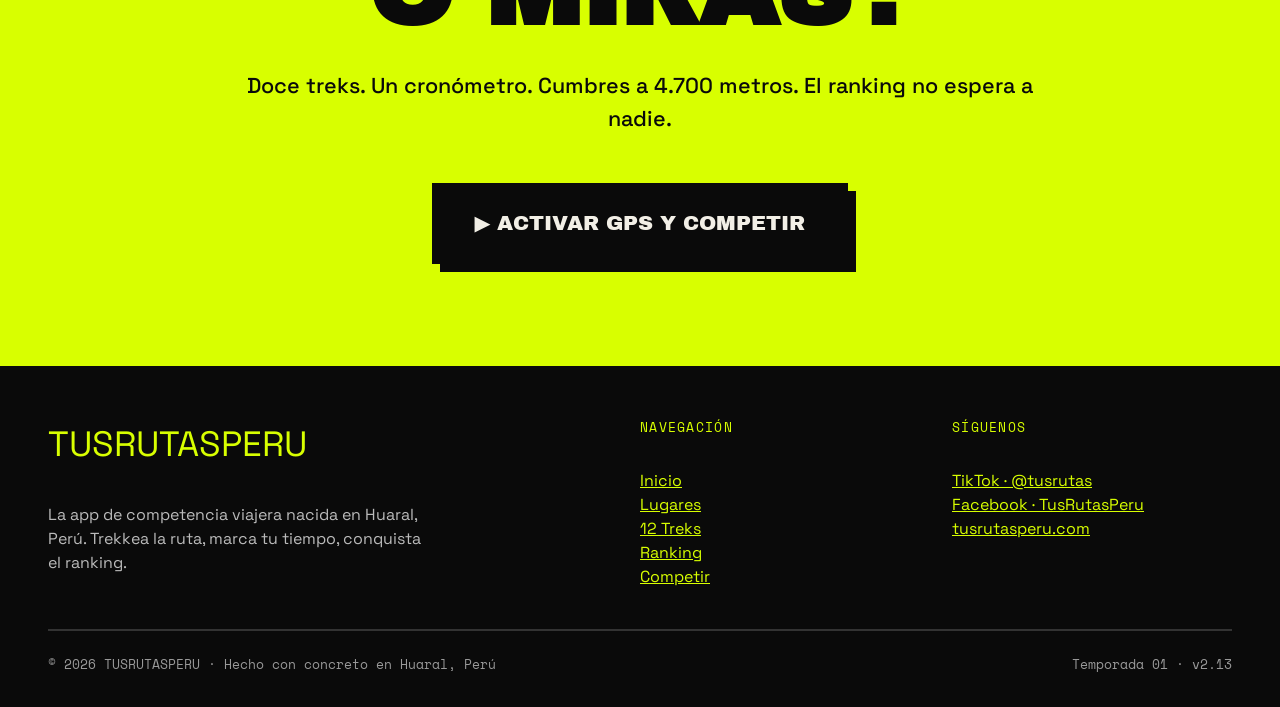
==== commit f5d0efc1: "Manifiesto: layout en 2 columnas con visual '12 TREKS' (adiós espacio en blanco)" ====
--- a/index.html
+++ b/index.html
@@ -83,11 +83,17 @@
 <!-- ============ MANIFIESTO ============ -->
 <section class="section">
   <div class="wrap manifiesto reveal">
-    <span class="kicker mono">El manifiesto</span>
-    <p class="mt-2">Huaral no se visita. <span class="hl">Huaral se trekkea.</span> Esta no es una guía turística: es un <span class="hl-blood">desafío contra el reloj</span> por templos de 5.000 años, cataratas de 600 metros y lagunas a 4.700 metros de altura. Sales de la comunidad, marcas cada checkpoint con tu GPS y el ranking decide quién manda.</p>
-    <div class="mt-3 split">
-      <a href="lugares.html" class="btn btn-dark">Explorar los 12 lugares</a>
-      <span class="stamp blood">Sin atajos. Sin excusas.</span>
+    <div>
+      <span class="kicker mono">El manifiesto</span>
+      <p class="mt-2">Huaral no se visita. <span class="hl">Huaral se trekkea.</span> Esta no es una guía turística: es un <span class="hl-blood">desafío contra el reloj</span> por templos de 5.000 años, cataratas de 600 metros y lagunas a 4.700 metros de altura. Sales de la comunidad, marcas cada checkpoint con tu GPS y el ranking decide quién manda.</p>
+      <div class="mt-3 split">
+        <a href="lugares.html" class="btn btn-dark">Explorar los 12 lugares</a>
+        <span class="stamp blood">Sin atajos. Sin excusas.</span>
+      </div>
+    </div>
+    <div class="manifiesto-side" aria-hidden="true">
+      <span class="mega-num">12</span>
+      <span class="mega-cap">TREKS<br>UNA LEYENDA</span>
     </div>
   </div>
 </section>
@@ -224,7 +230,7 @@
   const grid = document.getElementById("featuredGrid");
   grid.innerHTML = picks.map((slug, i) => {
     const p = TRP.place(slug);
-    return `<a class="card reveal" data-delay="${i}" href="lugar.html?id=${p.slug}" style="text-decoration:none;color:inherit;">
+    return `<a class="card reveal" data-delay="${i}" href="lugar/${p.slug}/" style="text-decoration:none;color:inherit;">
       <div class="card-img"><span class="card-num">${p.esMeta ? "🏆" : "0" + (i + 1)}</span><img src="${p.img}" alt="${p.alt || p.nombre}" loading="lazy"></div>
       <div class="card-body">
         <span class="tag">${p.tipoLabel}</span>
--- a/assets/css/style.css
+++ b/assets/css/style.css
@@ -554,6 +554,9 @@
 
 /* ---------- RESPONSIVE ---------- */
 @media (max-width: 960px) {
+  .manifiesto { grid-template-columns: 1fr; gap: 1.5rem; }
+  .manifiesto-side { text-align: left; }
+  .mega-num { font-size: clamp(4.5rem, 22vw, 7rem); }
   .grid-3, .grid-4 { grid-template-columns: 1fr 1fr; }
   .grid-2 { grid-template-columns: 1fr; }
   .footer-grid { grid-template-columns: 1fr; }
@@ -928,11 +931,35 @@
 .stats-band div:nth-child(1) strong { color: var(--blood); }
 
 /* ---------- MANIFIESTO ---------- */
+.manifiesto {
+  display: grid;
+  grid-template-columns: 1.15fr .85fr;
+  gap: 3rem;
+  align-items: center;
+}
 .manifiesto p {
   font-size: clamp(1.4rem, 3.2vw, 2.3rem);
   font-weight: 700;
   line-height: 1.35;
   max-width: 22ch;
+}
+.manifiesto-side { text-align: center; }
+.mega-num {
+  display: block;
+  font-family: 'Archivo Black', sans-serif;
+  font-size: clamp(7rem, 20vw, 15rem);
+  line-height: .85;
+  color: var(--acid);
+  -webkit-text-stroke: 3px #141414;
+  paint-order: stroke fill;
+}
+.mega-cap {
+  display: block;
+  margin-top: 1rem;
+  font-family: 'Space Mono', monospace;
+  font-weight: 700;
+  letter-spacing: .18em;
+  font-size: .95rem;
 }
 .manifiesto p .hl { background: var(--acid); padding: 0 .25em; box-decoration-break: clone; -webkit-box-decoration-break: clone; }
 .manifiesto p .hl-blood { background: var(--blood); color: #fff; padding: 0 .25em; box-decoration-break: clone; -webkit-box-decoration-break: clone; }
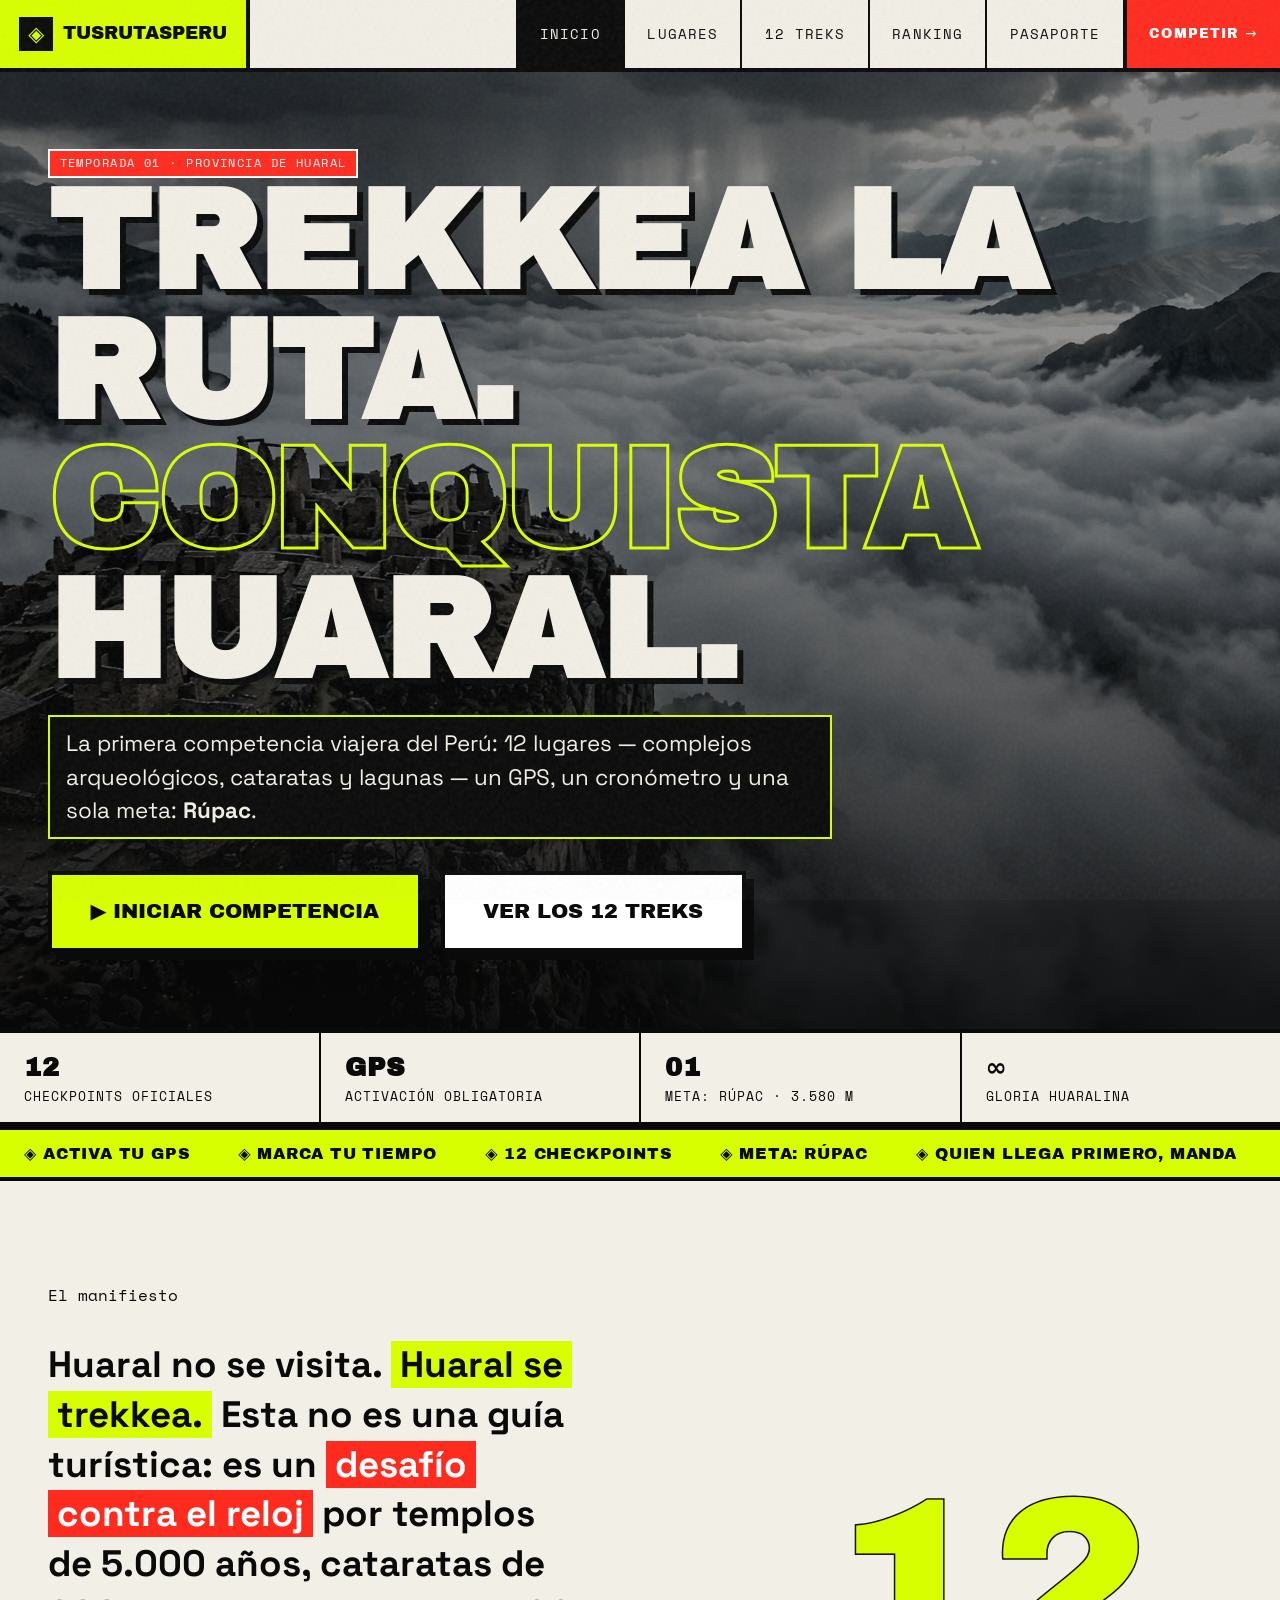
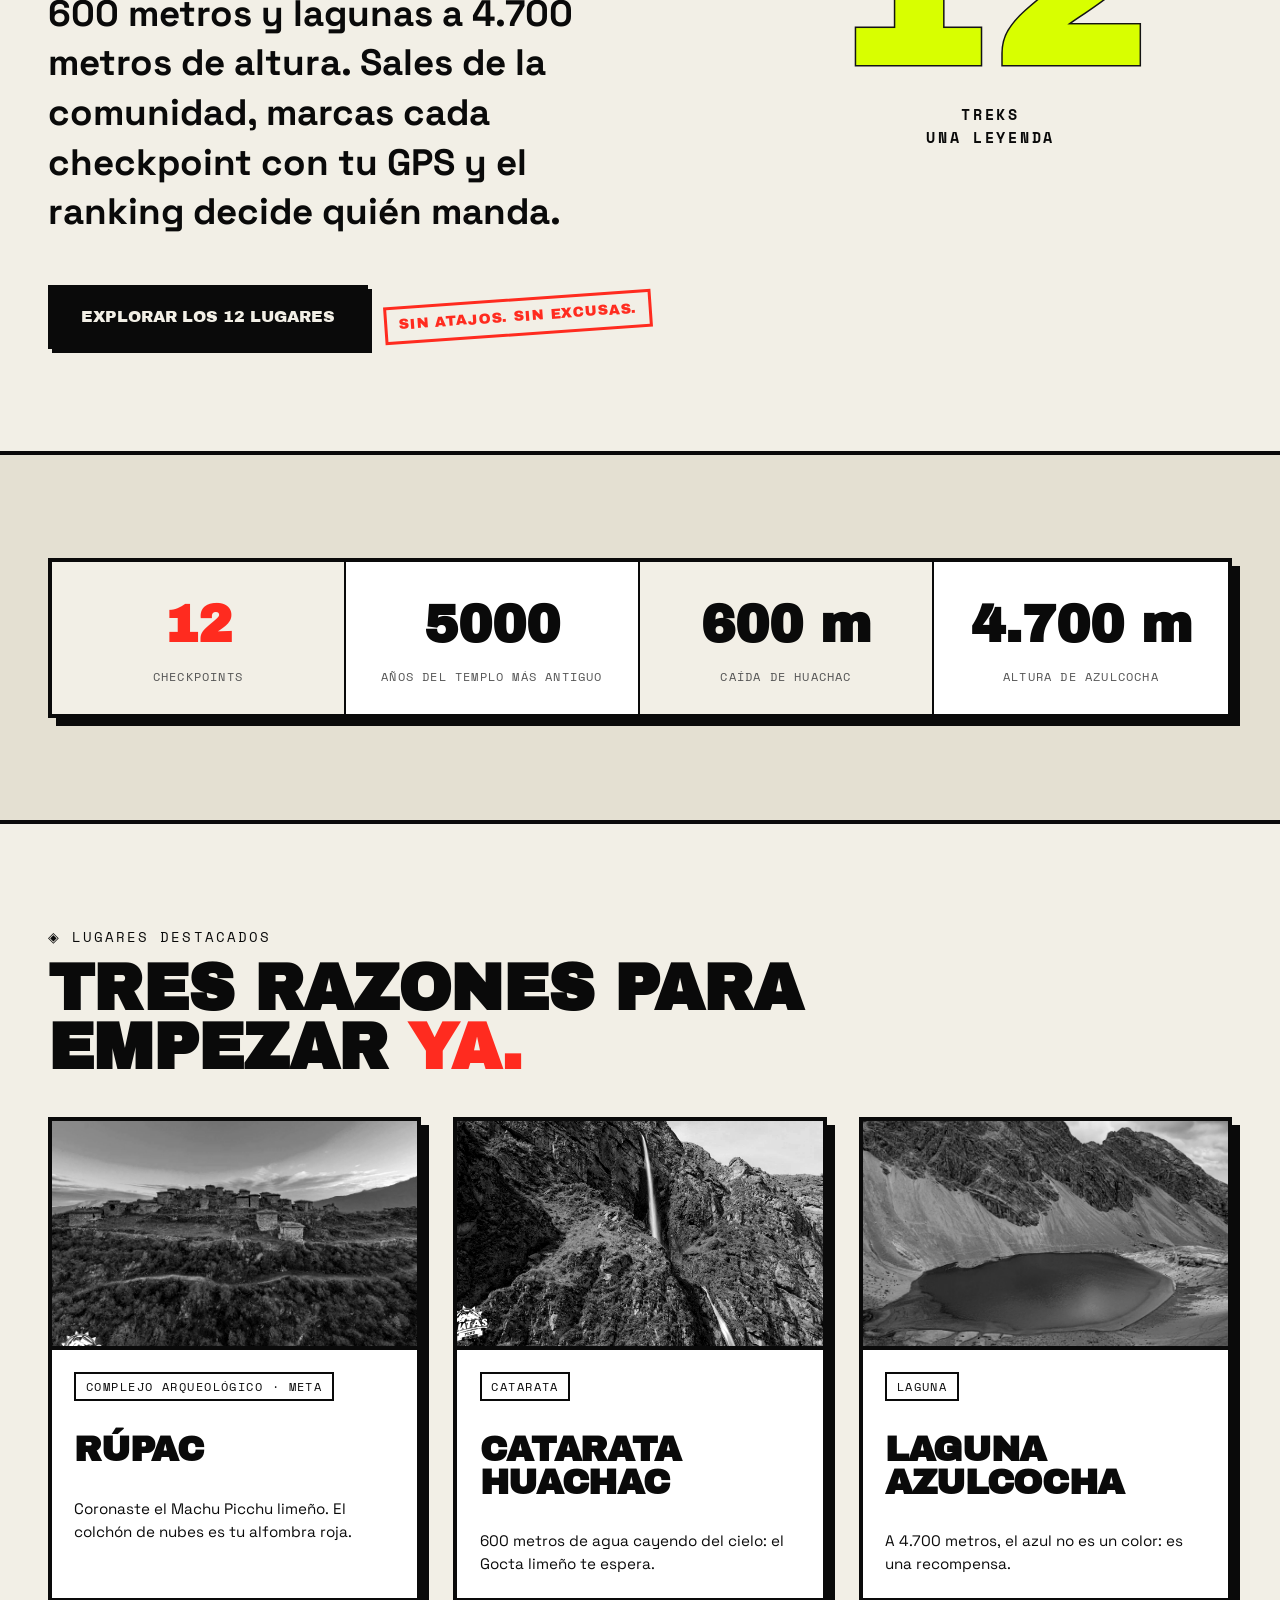
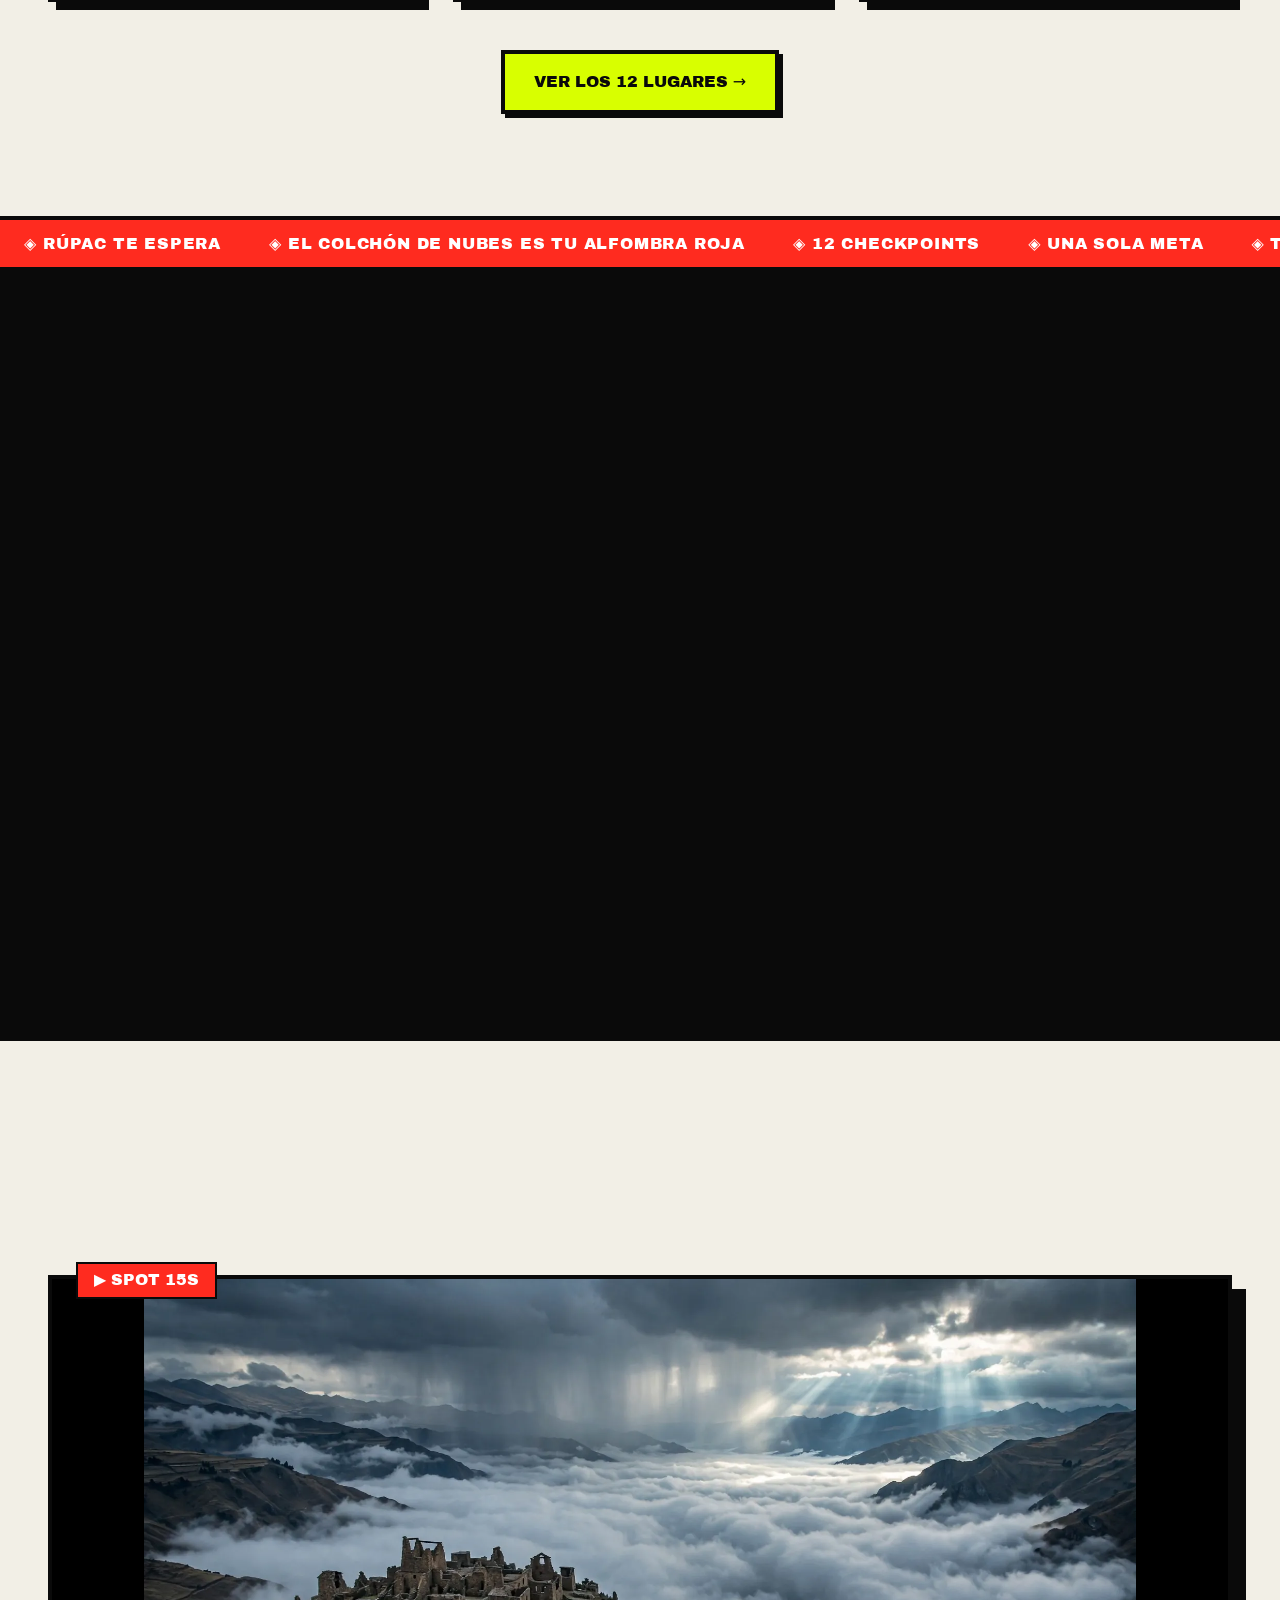
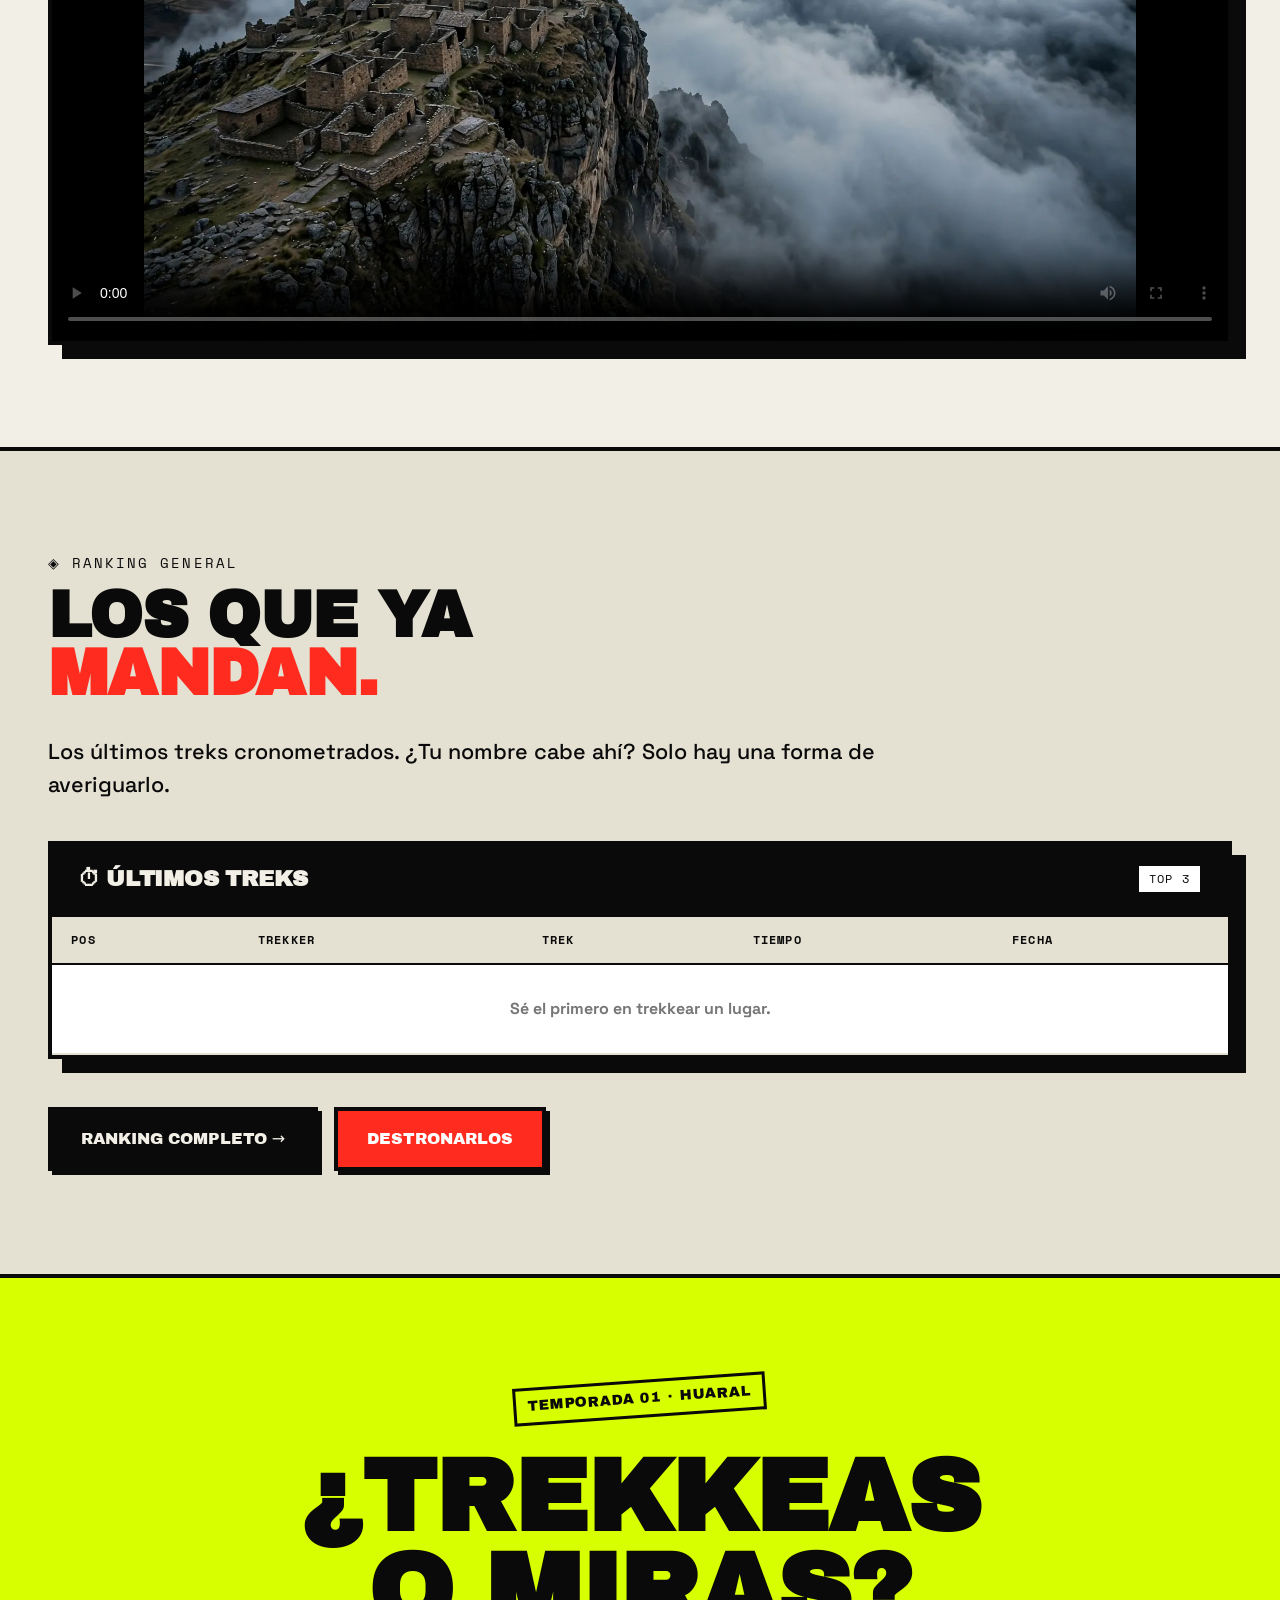
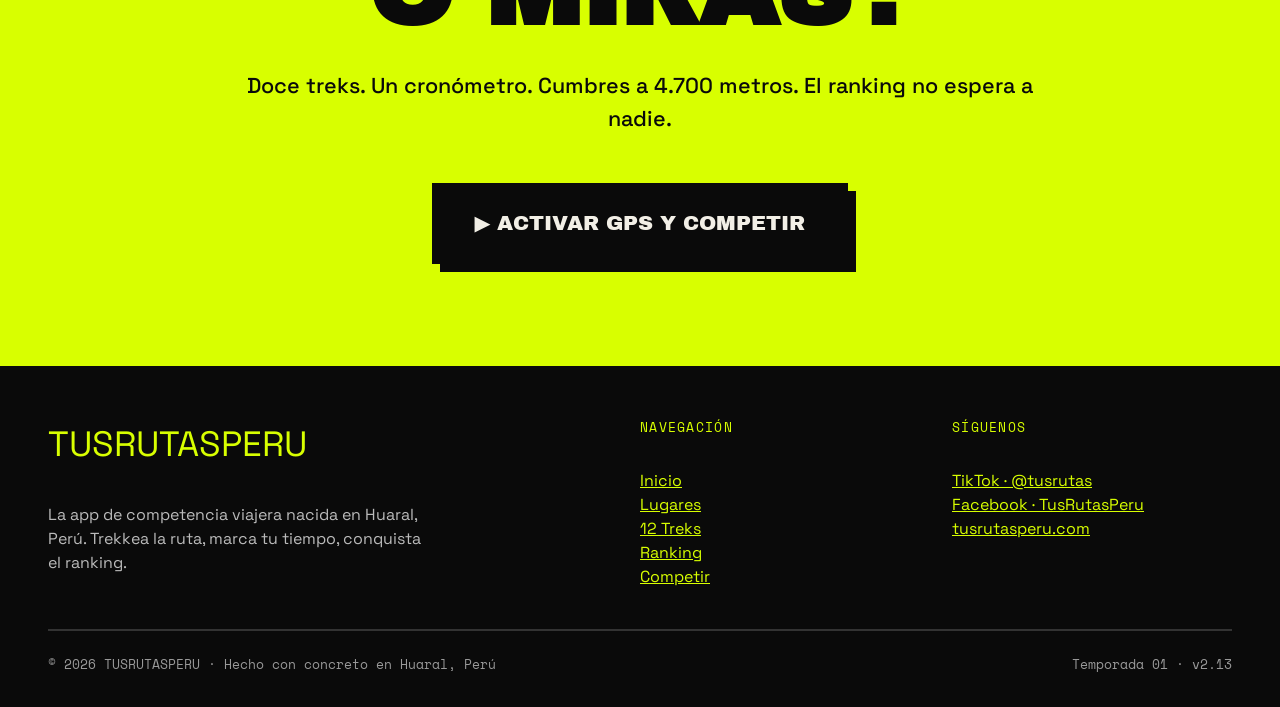
==== commit f5f3f3b9: "Pasaporte del expedicionario + códigos de conquista + triple ranking (rescate modelo otra IA) - pasa" ====
--- a/index.html
+++ b/index.html
@@ -24,9 +24,9 @@
 <meta name="apple-mobile-web-app-capable" content="yes">
 <meta name="apple-mobile-web-app-status-bar-style" content="black-translucent">
 <meta name="apple-mobile-web-app-title" content="TUSRUTASPERU">
-<link rel="apple-touch-icon" href="assets/img/icon-192.png">
-<link rel="stylesheet" href="assets/fonts/fonts.css">
-<link rel="stylesheet" href="assets/css/style.css">
+<link rel="apple-touch-icon" href="assets/img/icon-192.png?v=5">
+<link rel="stylesheet" href="assets/fonts/fonts.css?v=5">
+<link rel="stylesheet" href="assets/css/style.css?v=5">
 <link rel="icon" href="data:image/svg+xml,<svg xmlns='http://www.w3.org/2000/svg' viewBox='0 0 100 100'><rect width='100' height='100' fill='%23d8ff00'/><text x='50' y='72' font-size='62' font-family='Arial Black' text-anchor='middle' fill='%23000'>T</text></svg>">
 <noscript><style>.reveal{opacity:1!important;transform:none!important}</style></noscript>
 <script type="application/ld+json">
@@ -46,6 +46,7 @@
     <a href="lugares.html">Lugares</a>
     <a href="circuito.html">12 Treks</a>
     <a href="ranking.html">Ranking</a>
+    <a href="pasaporte.html">Pasaporte</a>
     <a href="competencia.html" class="nav-cta">Competir →</a>
   </nav>
   <button class="burger" id="burger" aria-label="Abrir menú">☰</button>
@@ -221,8 +222,8 @@
   </div>
 </footer>
 
-<script src="assets/js/data.js"></script>
-<script src="assets/js/app.js"></script>
+<script src="assets/js/data.js?v=5"></script>
+<script src="assets/js/app.js?v=5"></script>
 <script>
 (function () {
   // Destacados: Rúpac (meta), Huachac, Azulcocha
--- a/assets/css/style.css
+++ b/assets/css/style.css
@@ -554,6 +554,7 @@
 
 /* ---------- RESPONSIVE ---------- */
 @media (max-width: 960px) {
+  .site-header { background: var(--acid); }
   .manifiesto { grid-template-columns: 1fr; gap: 1.5rem; }
   .manifiesto-side { text-align: left; }
   .mega-num { font-size: clamp(4.5rem, 22vw, 7rem); }
@@ -1013,3 +1014,31 @@
 @media (max-width: 480px) {
   .head-index { font-size: 3.2rem; opacity: .18; top: calc(72px + .6rem); }
 }
+
+/* ---------- MODO BOLSILLO ---------- */
+#pocketMode {
+  position: fixed; inset: 0; z-index: 9999;
+  background: #000;
+  display: flex; align-items: center; justify-content: center;
+  touch-action: none; user-select: none; -webkit-user-select: none;
+}
+#pocketMode[hidden] { display: none; }
+.pocket-inner { text-align: center; padding: 2rem; }
+.pocket-dot {
+  color: #2e7d32; font-family: 'Space Mono', monospace;
+  font-size: .8rem; letter-spacing: .15em; margin-bottom: 2rem;
+  animation: pocketPulse 2.4s ease-in-out infinite;
+}
+@keyframes pocketPulse { 0%, 100% { opacity: .45; } 50% { opacity: 1; } }
+.pocket-time {
+  color: #3f7a44; font-family: 'Space Mono', monospace;
+  font-size: 3rem; font-weight: 700; line-height: 1;
+}
+.pocket-stats {
+  color: #2a5230; font-family: 'Space Mono', monospace;
+  font-size: 1rem; margin-top: 1.2rem;
+}
+.pocket-hint {
+  color: #22402a; font-family: 'Space Mono', monospace;
+  font-size: .78rem; margin-top: 3rem; letter-spacing: .05em;
+}
